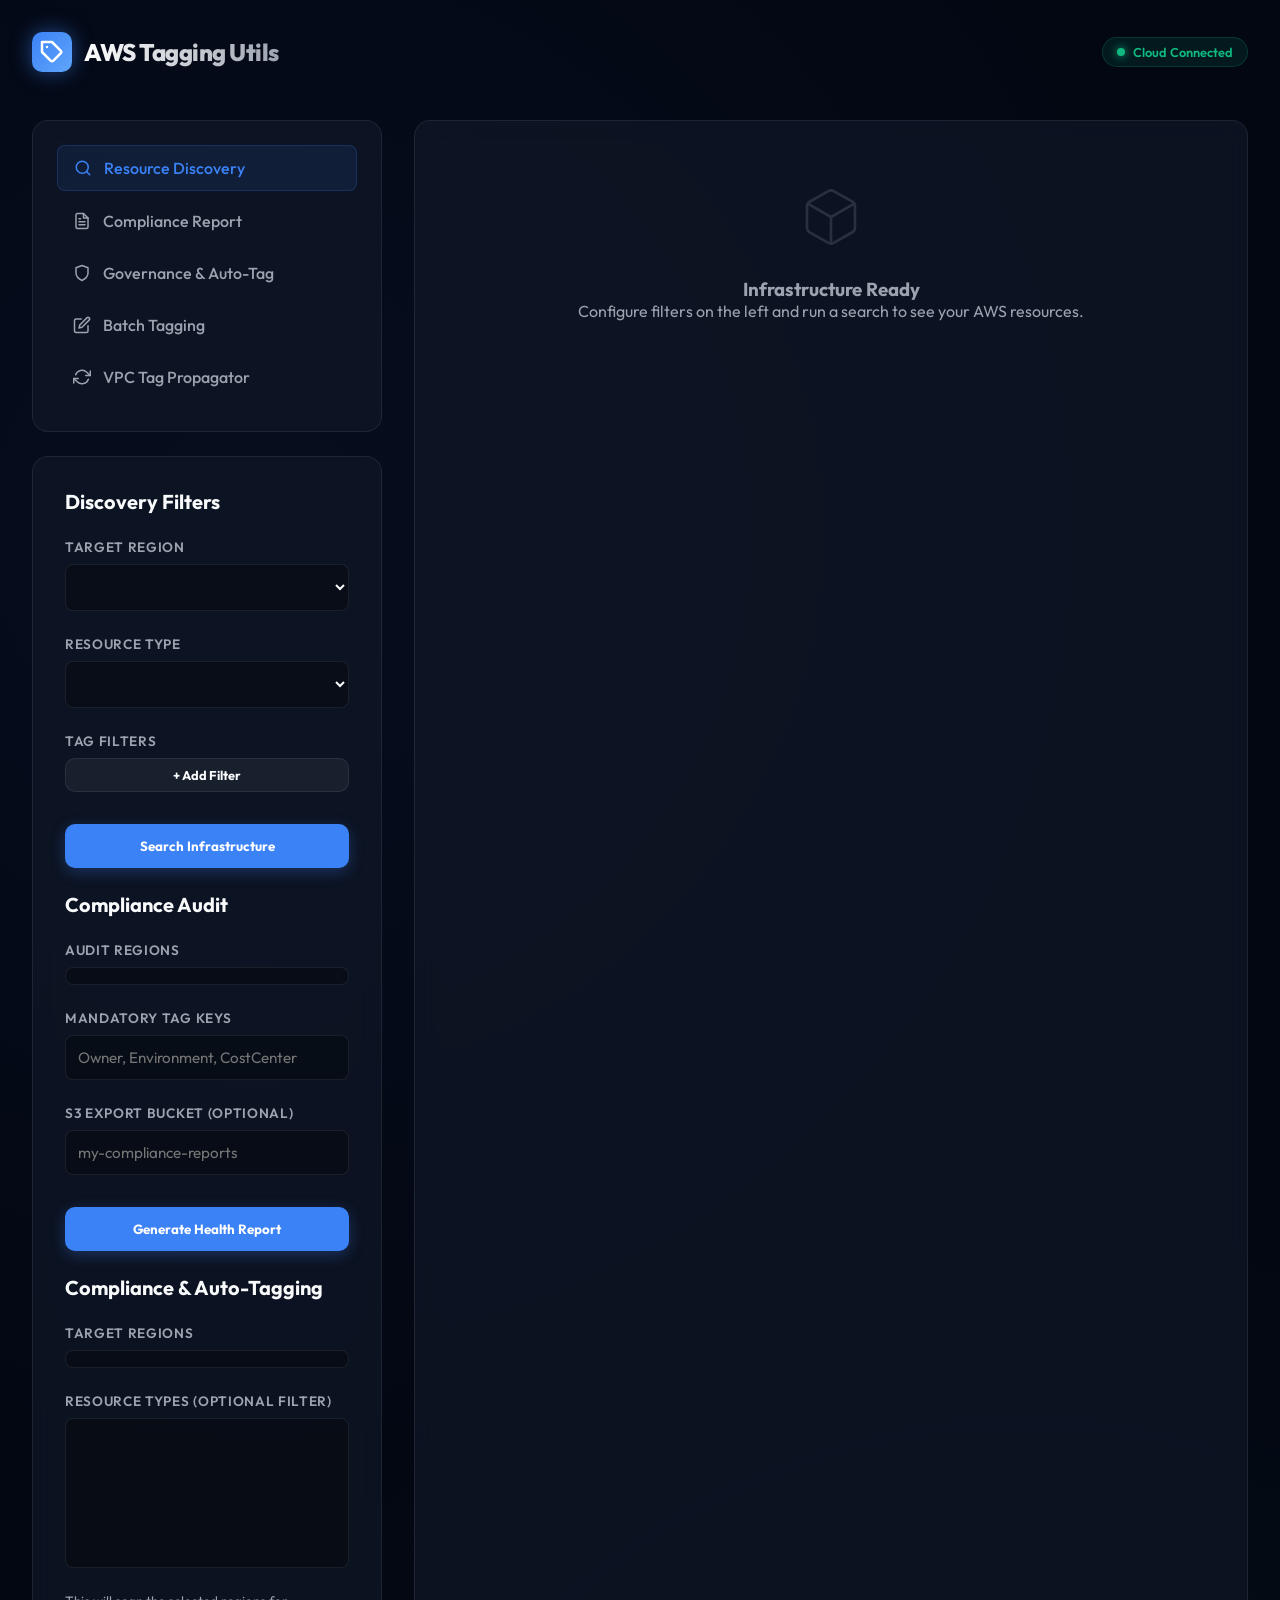
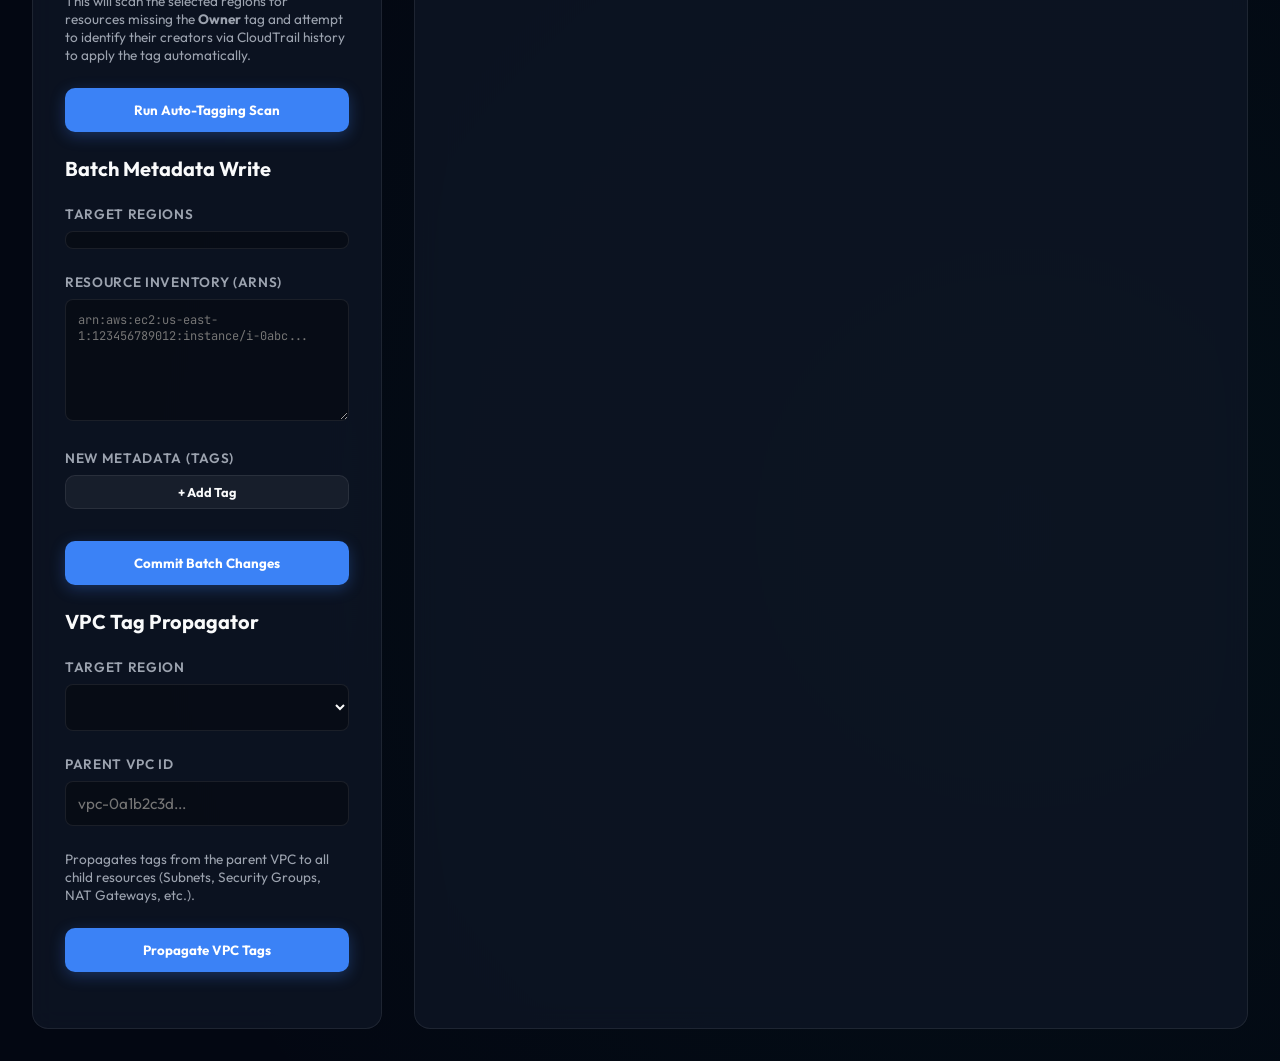
==== web/templates/index.html @ 01daa511 "Initial commit with all current files" ====
<!DOCTYPE html>
<html lang="en">
<head>
  <meta charset="UTF-8">
  <meta name="viewport" content="width=device-width, initial-scale=1.0">
  <title>AWS Tagging Utils - Governance Dashboard</title>
  <link rel="preconnect" href="https://fonts.googleapis.com">
  <link rel="preconnect" href="https://fonts.gstatic.com" crossorigin>
  <link href="https://fonts.googleapis.com/css2?family=Outfit:wght@300;400;600;800&family=JetBrains+Mono:wght@400;700&display=swap" rel="stylesheet">
  <style>
    :root {
      --bg: #030712;
      --card-bg: rgba(17, 24, 39, 0.7);
      --card-border: rgba(255, 255, 255, 0.08);
      --accent: #3b82f6;
      --accent-glow: rgba(59, 130, 246, 0.5);
      --text: #f9fafb;
      --muted: #9ca3af;
      --success: #10b981;
      --warning: #f59e0b;
      --danger: #ef4444;
      --mono: 'JetBrains Mono', monospace;
    }

    * { margin: 0; padding: 0; box-sizing: border-box; }

    body {
      font-family: 'Outfit', sans-serif;
      background-color: var(--bg);
      color: var(--text);
      min-height: 100vh;
      overflow-x: hidden;
      background-image: 
        radial-gradient(circle at 20% 20%, rgba(59, 130, 246, 0.05) 0%, transparent 40%),
        radial-gradient(circle at 80% 80%, rgba(16, 185, 129, 0.05) 0%, transparent 40%);
    }

    .glass {
      background: var(--card-bg);
      backdrop-filter: blur(12px);
      -webkit-backdrop-filter: blur(12px);
      border: 1px solid var(--card-border);
      border-radius: 16px;
    }

    .container {
      max-width: 1400px;
      margin: 0 auto;
      padding: 2rem;
    }

    header {
      display: flex;
      justify-content: space-between;
      align-items: center;
      margin-bottom: 3rem;
    }

    .logo {
      display: flex;
      align-items: center;
      gap: 12px;
    }

    .logo-icon {
      width: 40px;
      height: 40px;
      background: linear-gradient(135deg, var(--accent), #60a5fa);
      border-radius: 10px;
      display: flex;
      align-items: center;
      justify-content: center;
      box-shadow: 0 0 20px var(--accent-glow);
    }

    .logo-text {
      font-weight: 800;
      font-size: 1.5rem;
      letter-spacing: -0.02em;
      background: linear-gradient(to right, #fff, #9ca3af);
      -webkit-background-clip: text;
      -webkit-text-fill-color: transparent;
    }

    .status-pill {
      padding: 6px 14px;
      background: rgba(16, 185, 129, 0.1);
      border: 1px solid rgba(16, 185, 129, 0.2);
      border-radius: 100px;
      font-size: 0.8rem;
      color: var(--success);
      font-weight: 600;
      display: flex;
      align-items: center;
      gap: 8px;
    }

    .status-dot {
      width: 8px;
      height: 8px;
      background: var(--success);
      border-radius: 50%;
      box-shadow: 0 0 10px var(--success);
      animation: pulse 2s infinite;
    }

    @keyframes pulse {
      0% { opacity: 1; }
      50% { opacity: 0.4; }
      100% { opacity: 1; }
    }

    .layout {
      display: grid;
      grid-template-columns: 350px 1fr;
      gap: 2rem;
    }

    .sidebar {
      display: flex;
      flex-direction: column;
      gap: 1.5rem;
    }

    .nav-card {
      padding: 1.5rem;
    }

    .nav-item {
      padding: 12px 16px;
      border-radius: 8px;
      cursor: pointer;
      transition: all 0.2s;
      margin-bottom: 8px;
      display: flex;
      align-items: center;
      gap: 12px;
      color: var(--muted);
      font-weight: 500;
    }

    .nav-item:hover {
      background: rgba(255, 255, 255, 0.05);
      color: var(--text);
    }

    .nav-item.active {
      background: rgba(59, 130, 246, 0.1);
      color: var(--accent);
      border: 1px solid rgba(59, 130, 246, 0.2);
    }

    .main-content {
      display: flex;
      flex-direction: column;
      gap: 2rem;
    }

    .card {
      padding: 2rem;
    }

    .section-title {
      font-size: 1.25rem;
      font-weight: 700;
      margin-bottom: 1.5rem;
      display: flex;
      align-items: center;
      gap: 10px;
    }

    .field {
      margin-bottom: 1.5rem;
    }

    label {
      display: block;
      font-size: 0.85rem;
      font-weight: 600;
      color: var(--muted);
      margin-bottom: 8px;
      text-transform: uppercase;
      letter-spacing: 0.05em;
    }

    select, input, textarea {
      width: 100%;
      background: rgba(0, 0, 0, 0.3);
      border: 1px solid var(--card-border);
      border-radius: 8px;
      padding: 12px;
      color: var(--text);
      font-family: inherit;
      font-size: 0.95rem;
      transition: border-color 0.2s;
    }

    select:focus, input:focus, textarea:focus {
      outline: none;
      border-color: var(--accent);
      box-shadow: 0 0 0 4px rgba(59, 130, 246, 0.1);
    }

    .btn {
      display: inline-flex;
      align-items: center;
      justify-content: center;
      gap: 8px;
      padding: 14px 24px;
      border-radius: 10px;
      font-weight: 700;
      cursor: pointer;
      transition: all 0.2s;
      border: none;
      font-family: inherit;
      width: 100%;
    }

    .btn-primary {
      background: var(--accent);
      color: white;
      box-shadow: 0 4px 15px rgba(59, 130, 246, 0.3);
    }

    .btn-primary:hover {
      background: #2563eb;
      transform: translateY(-2px);
    }

    .btn-secondary {
      background: rgba(255, 255, 255, 0.05);
      color: var(--text);
      border: 1px solid var(--card-border);
    }

    .btn-secondary:hover {
      background: rgba(255, 255, 255, 0.1);
    }

    .tag-grid {
      display: grid;
      grid-template-columns: 1fr 1fr 40px;
      gap: 10px;
      margin-bottom: 10px;
    }

    .remove-btn {
      background: rgba(239, 68, 68, 0.1);
      color: var(--danger);
      border: 1px solid rgba(239, 68, 68, 0.2);
      border-radius: 6px;
      cursor: pointer;
      display: flex;
      align-items: center;
      justify-content: center;
    }

    .results-area {
      flex: 1;
    }

    .table-container {
      width: 100%;
      overflow-x: auto;
    }

    table {
      width: 100%;
      border-collapse: collapse;
      font-size: 0.9rem;
    }

    th {
      text-align: left;
      padding: 12px;
      color: var(--muted);
      font-weight: 600;
      border-bottom: 1px solid var(--card-border);
      text-transform: uppercase;
      font-size: 0.75rem;
      letter-spacing: 0.05em;
    }

    td {
      padding: 14px 12px;
      border-bottom: 1px solid var(--card-border);
    }

    tr:hover td {
      background: rgba(255, 255, 255, 0.02);
    }

    .arn-cell {
      font-family: var(--mono);
      font-size: 0.75rem;
      color: #cbd5e1;
      max-width: 400px;
      overflow: hidden;
      text-overflow: ellipsis;
      white-space: nowrap;
    }

    .status-badge {
      padding: 4px 8px;
      border-radius: 6px;
      font-size: 0.75rem;
      font-weight: 600;
    }

    .status-badge.ok { background: rgba(16, 185, 129, 0.1); color: var(--success); }
    .status-badge.err { background: rgba(239, 68, 68, 0.1); color: var(--danger); }

    .tabs-header {
      display: flex;
      gap: 2rem;
      border-bottom: 1px solid var(--card-border);
      margin-bottom: 2rem;
    }

    .tab-btn {
      padding: 12px 0;
      color: var(--muted);
      font-weight: 600;
      cursor: pointer;
      position: relative;
      transition: color 0.2s;
    }

    .tab-btn.active {
      color: var(--accent);
    }

    .tab-btn.active::after {
      content: '';
      position: absolute;
      bottom: -1px;
      left: 0;
      width: 100%;
      height: 2px;
      background: var(--accent);
      box-shadow: 0 -2px 10px var(--accent-glow);
    }

    .tab-content {
      display: none;
    }

    .tab-content.active {
      display: block;
    }

    #json-output-container {
      margin-top: 2rem;
      display: none;
    }

    pre {
      background: #000;
      padding: 1.5rem;
      border-radius: 12px;
      font-family: var(--mono);
      font-size: 0.8rem;
      line-height: 1.5;
      overflow-x: auto;
      border: 1px solid var(--card-border);
      color: #93c5fd;
    }

    .multi-select {
      max-height: 200px;
      overflow-y: auto;
      background: rgba(0, 0, 0, 0.3);
      border: 1px solid var(--card-border);
      border-radius: 8px;
      padding: 8px;
    }

    .multi-select-item {
      padding: 8px;
      display: flex;
      align-items: center;
      gap: 10px;
      border-radius: 4px;
      cursor: pointer;
      font-size: 0.85rem;
    }

    .multi-select-item:hover {
      background: rgba(255, 255, 255, 0.05);
    }

    .multi-select-item input {
      width: auto;
    }

    .loading-spinner {
      width: 20px;
      height: 20px;
      border: 2px solid rgba(255,255,255,0.3);
      border-top-color: white;
      border-radius: 50%;
      animation: spin 0.8s linear infinite;
    }

    @keyframes spin {
      to { transform: rotate(360deg); }
    }

    .empty-state {
      text-align: center;
      padding: 4rem 2rem;
      color: var(--muted);
    }

    .empty-state-icon {
      font-size: 3rem;
      margin-bottom: 1rem;
      opacity: 0.2;
    }

    @media (max-width: 1000px) {
      .layout { grid-template-columns: 1fr; }
      .sidebar { order: 2; }
    }
  </style>
</head>
<body>
  <div class="container">
    <header>
      <div class="logo">
        <div class="logo-icon">
          <svg width="24" height="24" viewBox="0 0 24 24" fill="none" stroke="white" stroke-width="2.5" stroke-linecap="round" stroke-linejoin="round"><path d="M20.59 13.41l-7.17 7.17a2 2 0 0 1-2.83 0L2 12V2h10l8.59 8.59a2 2 0 0 1 0 2.82z"></path><line x1="7" y1="7" x2="7.01" y2="7"></line></svg>
        </div>
        <div class="logo-text">AWS Tagging Utils</div>
      </div>
      <div class="status-pill">
        <div class="status-dot"></div>
        Cloud Connected
      </div>
    </header>

    <div class="layout">
      <!-- SIDEBAR -->
      <div class="sidebar">
        <div class="glass nav-card">
          <div class="nav-item active" data-tab="read">
            <svg width="18" height="18" viewBox="0 0 24 24" fill="none" stroke="currentColor" stroke-width="2" stroke-linecap="round" stroke-linejoin="round"><circle cx="11" cy="11" r="8"></circle><line x1="21" y1="21" x2="16.65" y2="16.65"></line></svg>
            Resource Discovery
          </div>
          <div class="nav-item" data-tab="report">
            <svg width="18" height="18" viewBox="0 0 24 24" fill="none" stroke="currentColor" stroke-width="2" stroke-linecap="round" stroke-linejoin="round"><path d="M14 2H6a2 2 0 0 0-2 2v16a2 2 0 0 0 2 2h12a2 2 0 0 0 2-2V8z"></path><polyline points="14 2 14 8 20 8"></polyline><line x1="16" y1="13" x2="8" y2="13"></line><line x1="16" y1="17" x2="8" y2="17"></line><polyline points="10 9 9 9 8 9"></polyline></svg>
            Compliance Report
          </div>
          <div class="nav-item" data-tab="gov">
            <svg width="18" height="18" viewBox="0 0 24 24" fill="none" stroke="currentColor" stroke-width="2" stroke-linecap="round" stroke-linejoin="round"><path d="M12 22s8-4 8-10V5l-8-3-8 3v7c0 6 8 10 8 10z"></path></svg>
            Governance & Auto-Tag
          </div>
          <div class="nav-item" data-tab="write">
            <svg width="18" height="18" viewBox="0 0 24 24" fill="none" stroke="currentColor" stroke-width="2" stroke-linecap="round" stroke-linejoin="round"><path d="M11 4H4a2 2 0 0 0-2 2v14a2 2 0 0 0 2 2h14a2 2 0 0 0 2-2v-7"></path><path d="M18.5 2.5a2.121 2.121 0 0 1 3 3L12 15l-4 1 1-4 9.5-9.5z"></path></svg>
            Batch Tagging
          </div>
          <div class="nav-item" data-tab="sync">
            <svg width="18" height="18" viewBox="0 0 24 24" fill="none" stroke="currentColor" stroke-width="2" stroke-linecap="round" stroke-linejoin="round"><polyline points="23 4 23 10 17 10"></polyline><polyline points="1 20 1 14 7 14"></polyline><path d="M3.51 9a9 9 0 0 1 14.85-3.36L23 10M1 14l4.64 4.36A9 9 0 0 0 20.49 15"></path></svg>
            VPC Tag Propagator
          </div>
        </div>

        <div class="glass card" id="config-panel">
          <!-- Discovery Config -->
          <div id="cfg-read" class="tab-cfg active">
            <div class="section-title">Discovery Filters</div>
            <div class="field">
              <label>Target Region</label>
              <select id="read-region" class="region-picker"></select>
            </div>
            <div class="field">
              <label>Resource Type</label>
              <select id="read-resource"></select>
            </div>
            <div class="field">
              <label>Tag Filters</label>
              <div id="read-filters"></div>
              <button class="btn btn-secondary" style="padding: 8px; font-size: 0.8rem;" onclick="addTagRow('read-filters')">+ Add Filter</button>
            </div>
            <div class="field" style="margin-top: 2rem;">
              <button class="btn btn-primary" id="btn-read">Search Infrastructure</button>
            </div>
          </div>

          <!-- Report Config -->
          <div id="cfg-report" class="tab-cfg">
            <div class="section-title">Compliance Audit</div>
            <div class="field">
              <label>Audit Regions</label>
              <div id="report-regions" class="multi-select"></div>
            </div>
            <div class="field">
              <label>Mandatory Tag Keys</label>
              <input type="text" id="report-mandatory" placeholder="Owner, Environment, CostCenter">
            </div>
            <div class="field">
              <label>S3 Export Bucket (Optional)</label>
              <input type="text" id="report-bucket" placeholder="my-compliance-reports">
            </div>
            <div class="field" style="margin-top: 2rem;">
              <button class="btn btn-primary" id="btn-report">Generate Health Report</button>
            </div>
          </div>

          <!-- Governance Config -->
          <div id="cfg-gov" class="tab-cfg">
            <div class="section-title">Compliance & Auto-Tagging</div>
            <div class="field">
              <label>Target Regions</label>
              <div id="gov-regions" class="multi-select"></div>
            </div>
            <div class="field">
              <label>Resource Types (Optional Filter)</label>
              <div id="gov-types" class="multi-select" style="height: 150px;"></div>
            </div>
            <div class="field">
              <p style="font-size: 0.85rem; color: var(--muted); margin-bottom: 1.5rem;">
                This will scan the selected regions for resources missing the <b>Owner</b> tag and attempt to identify their creators via
                CloudTrail history to apply the tag automatically.
              </p>
            </div>
            <div class="field">
              <button class="btn btn-primary" id="btn-gov">Run Auto-Tagging Scan</button>
            </div>
          </div>

          <!-- Batch Write Config -->
          <div id="cfg-write" class="tab-cfg">
            <div class="section-title">Batch Metadata Write</div>
            <div class="field">
              <label>Target Regions</label>
              <div id="write-regions" class="multi-select"></div>
            </div>
            <div class="field">
              <label>Resource Inventory (ARNs)</label>
              <textarea id="write-arns" rows="6" style="font-family: var(--mono); font-size: 0.75rem;" placeholder="arn:aws:ec2:us-east-1:123456789012:instance/i-0abc..."></textarea>
            </div>
            <div class="field">
              <label>New Metadata (Tags)</label>
              <div id="write-tags"></div>
              <button class="btn btn-secondary" style="padding: 8px; font-size: 0.8rem;" onclick="addTagRow('write-tags')">+ Add Tag</button>
            </div>
            <div class="field" style="margin-top: 2rem;">
              <button class="btn btn-primary" id="btn-write">Commit Batch Changes</button>
            </div>
          </div>

          <!-- Sync Config -->
          <div id="cfg-sync" class="tab-cfg">
            <div class="section-title">VPC Tag Propagator</div>
            <div class="field">
              <label>Target Region</label>
              <select id="sync-region" class="region-picker"></select>
            </div>
            <div class="field">
              <label>Parent VPC ID</label>
              <input type="text" id="sync-vpc-id" placeholder="vpc-0a1b2c3d...">
            </div>
            <div class="field">
              <p style="font-size: 0.85rem; color: var(--muted); margin-bottom: 1.5rem;">
                Propagates tags from the parent VPC to all child resources (Subnets, Security Groups, NAT Gateways, etc.).
              </p>
            </div>
            <div class="field">
              <button class="btn btn-primary" id="btn-sync">Propagate VPC Tags</button>
            </div>
          </div>
        </div>
      </div>

      <!-- MAIN AREA -->
      <div class="main-content">
        <div class="glass results-area">
          <div id="result-content">
            <div class="empty-state">
              <div class="empty-state-icon">
                <svg width="64" height="64" viewBox="0 0 24 24" fill="none" stroke="currentColor" stroke-width="1" stroke-linecap="round" stroke-linejoin="round"><path d="M21 16V8a2 2 0 0 0-1-1.73l-7-4a2 2 0 0 0-2 0l-7 4A2 2 0 0 0 3 8v8a2 2 0 0 0 1 1.73l7 4a2 2 0 0 0 2 0l7-4A2 2 0 0 0 21 16z"></path><polyline points="3.27 6.96 12 12.01 20.73 6.96"></polyline><line x1="12" y1="22.08" x2="12" y2="12"></line></svg>
              </div>
              <h3>Infrastructure Ready</h3>
              <p>Configure filters on the left and run a search to see your AWS resources.</p>
            </div>
          </div>

          <div id="json-output-container">
            <div style="display:flex; justify-content: space-between; align-items: center; margin-bottom: 1rem;">
              <h4 style="font-size: 0.8rem; color: var(--muted); text-transform: uppercase;">API Debug Output</h4>
              <button class="btn btn-secondary" style="padding: 4px 10px; font-size: 0.7rem;" id="toggle-json">Hide JSON Debug</button>
            </div>
            <pre id="output">{}</pre>
          </div>
        </div>
      </div>
    </div>
  </div>

  <script>
    const $ = s => document.querySelector(s);
    const $$ = s => document.querySelectorAll(s);

    let state = {
      activeTab: 'read',
      lastResults: [],
      regions: { read: 'us-east-1', report: [], gov: [], write: [] },
      types: { gov: [] }
    };

    async function loadMeta() {
      try {
        const res = await fetch("/api/meta");
        const data = await res.json();
        
        // Regions
        $$('.region-picker').forEach(el => {
          el.innerHTML = data.regions.map(r => `<option value="${r}">${r}</option>`).join('');
        });
        
        // Multi-region pickers
        ['report', 'gov', 'write'].forEach(tab => {
          const container = $(`#${tab}-regions`);
          if (container) {
            container.innerHTML = data.regions.map(r => `
              <div class="multi-select-item">
                <input type="checkbox" value="${r}" onchange="updateSelectedRegions('${tab}', this)">
                <span>${r}</span>
              </div>
            `).join('');
          }
        });

        // Resource Types
        $('#read-resource').innerHTML = Object.keys(data.resource_map).map(k => `<option value="${k}">${k}</option>`).join('');
        
        // Gov Types
        $('#gov-types').innerHTML = Object.keys(data.resource_map).map(k => `
          <div class="multi-select-item">
            <input type="checkbox" value="${k}" onchange="updateSelectedTypes('gov', this)">
            <span><b>${k}</b> <br><small style="color:var(--muted); font-size:0.7rem;">${data.resource_map[k]}</small></span>
          </div>
        `).join('');

      } catch (e) { console.error("Meta load error", e); }
    }

    function updateSelectedRegions(tab, el) {
      if (!Array.isArray(state.regions[tab])) state.regions[tab] = [];
      if (el.checked) state.regions[tab].push(el.value);
      else state.regions[tab] = state.regions[tab].filter(v => v !== el.value);
    }

    function updateSelectedTypes(tab, el) {
      if (!Array.isArray(state.types[tab])) state.types[tab] = [];
      if (el.checked) state.types[tab].push(el.value);
      else state.types[tab] = state.types[tab].filter(v => v !== el.value);
    }

    // Sidebar Tab Switching
    $$('.nav-item').forEach(item => {
      item.onclick = () => {
        const tab = item.dataset.tab;
        state.activeTab = tab;
        
        $$('.nav-item').forEach(i => i.classList.remove('active'));
        item.classList.add('active');

        $$('.tab-cfg').forEach(c => c.classList.remove('active'));
        $(`#cfg-${tab}`).classList.add('active');
        
        // Show result content if hidden
        $('#result-content').style.display = 'block';
        $('#json-output-container').style.display = 'block';
      };
    });

    function addTagRow(containerId) {
      const container = $(`#${containerId}`);
      const row = document.createElement('div');
      row.className = 'tag-grid';
      row.innerHTML = `
        <input type="text" class="tag-key" placeholder="Key">
        <input type="text" class="tag-val" placeholder="Value">
        <button class="remove-btn" onclick="this.parentElement.remove()">×</button>
      `;
      container.appendChild(row);
    }

    $('#btn-read').onclick = async () => {
      const btn = $('#btn-read');
      btn.disabled = true;
      btn.innerHTML = '<div class="loading-spinner"></div> Querying AWS...';
      
      const filters = {};
      $$('#read-filters .tag-row').forEach(row => {
        const k = row.querySelector('.tag-key').value.trim();
        const v = row.querySelector('.tag-val').value.trim();
        if (k && v) filters[k] = v;
      });

      const payload = {
        region: $('#read-region').value,
        resource: $('#read-resource').value,
        filters: filters
      };

      try {
        const res = await fetch("/api/read", {
          method: "POST",
          headers: { "Content-Type": "application/json" },
          body: JSON.stringify(payload)
        });
        const data = await res.json();
        renderReadResults(data);
      } catch (e) {
        alert("Discovery failed: " + e.message);
      } finally {
        btn.disabled = false;
        btn.innerHTML = 'Search Infrastructure';
      }
    };

    function renderReadResults(data) {
      const container = $('#result-content');
      const output = $('#output');
      output.textContent = JSON.stringify(data, null, 2);

      if (data.error) {
        container.innerHTML = `<div class="card" style="border-color: var(--danger);"><div style="color:var(--danger)">Error: ${data.error}</div></div>`;
        return;
      }

      state.lastResults = data.resources || [];
      let html = `
        <div style="display:flex; justify-content: space-between; align-items: center; margin-bottom: 1.5rem;">
          <div class="section-title">Discovered Resources (${state.lastResults.length})</div>
          <button class="btn btn-secondary" style="width: auto; padding: 8px 16px; font-size: 0.8rem;" id="btn-transfer">Transfer Selected to Write</button>
        </div>
        <div class="table-container">
          <table>
            <thead>
              <tr>
                <th style="width: 40px;"><input type="checkbox" id="select-all-results"></th>
                <th>Resource Name</th>
                <th>ARN</th>
              </tr>
            </thead>
            <tbody>
              ${state.lastResults.map((r, i) => `
                <tr>
                  <td><input type="checkbox" class="result-check" data-idx="${i}"></td>
                  <td style="font-weight:600">${r.Name}</td>
                  <td class="arn-cell">${r.ResourceARN}</td>
                </tr>
              `).join('')}
            </tbody>
          </table>
        </div>
      `;

      if (!state.lastResults.length) {
        html = `<div class="empty-state">No resources matched your filters in ${data.region || 'the region'}.</div>`;
      }

      container.innerHTML = html;

      $('#select-all-results').onclick = (e) => {
        $$('.result-check').forEach(c => c.checked = e.target.checked);
      };
    }

    $('#btn-transfer').onclick = () => {
      const selected = Array.from($$('.result-check:checked'))
        .map(c => state.lastResults[c.dataset.idx].ResourceARN);

      if (!selected.length) return alert("Select at least one resource from the table.");

      $('#write-arns').value = selected.join('\n');

      Array.from($$('.tab-btn')).find(b => b.dataset.tab === 'write').click();
      $('#write-arns').focus();
    };

    $('#btn-write').onclick = async () => {
      const btn = $('#btn-write');
      const arns = $('#write-arns').value.split('\n').filter(s => s.trim());
      if (!arns.length) return alert("Resource Inventory is empty.");

      const tags = {};
      $$('#write-tags .tag-row').forEach(row => {
        const k = row.querySelector('.tag-key').value.trim();
        const v = row.querySelector('.tag-val').value.trim();
        if (k && v) tags[k] = v;
      });

      if (!Object.keys(tags).length) return alert("Please define at least one tag metadata key-pair.");

      btn.disabled = true;
      btn.innerHTML = '<div class="loading-spinner"></div> Executing Write Operations...';

      const payload = {
        arns: arns,
        tags: tags,
        regions: state.regions['write']
      };

      try {
        const res = await fetch("/api/write", {
          method: "POST",
          headers: { "Content-Type": "application/json" },
          body: JSON.stringify(payload)
        });
        const data = await res.json();
        renderWriteResults(data);
      } catch (e) {
        alert("Batch tagging failed: " + e.message);
      } finally {
        btn.disabled = false;
        btn.innerHTML = 'Commit Batch Changes';
      }
    };

    function renderWriteResults(data) {
      const container = $('#result-content');
      const output = $('#output');
      output.textContent = JSON.stringify(data, null, 2);

      const failed = data.failed_resources || {};
      const successArns = (data.arns || []).filter(a => !failed[a]);
      const failedArns = Object.keys(failed);

      let html = `<div class="section-title">Batch Execution Summary</div>`;

      if (successArns.length) {
        html += `<div class="card" style="border-color: var(--success); margin-bottom:1.5rem;"><div style="color:var(--success); font-weight:700">✓ Successful Operations (${successArns.length})</div><div style="font-size:0.75rem; margin-top:10px; color:var(--muted); line-height:1.4">${successArns.join('<br>')}</div></div>`;
      }

      if (failedArns.length) {
        html += `<div class="card" style="border-color: var(--danger);"><div style="color:var(--danger); font-weight:700">⚠ Partial Failures (${failedArns.length})</div><table style="margin-top:12px; font-size:0.8rem;">${failedArns.map(a => `<tr><td class="arn-cell">${a}</td><td style="color:var(--danger)">${failed[a].ErrorMessage || 'Access Denied / Not Found'}</td></tr>`).join('')}</table></div>`;
      }

      container.innerHTML = html;
    }

    $('#toggle-json').onclick = () => {
      const container = $('#json-output-container');
      const isVisible = container.style.display === 'block';
      container.style.display = isVisible ? 'none' : 'block';
      $('#toggle-json').textContent = isVisible ? 'Show JSON Debug' : 'Hide JSON Debug';
    };

    $('#btn-gov').onclick = async () => {
      const btn = $('#btn-gov');
      btn.disabled = true;
      btn.innerHTML = '<div class="loading-spinner"></div> Identifying Owners...';
      const payload = {
        action: 'scan',
        regions: state.regions['gov'],
        types: state.types.gov
      };

      try {
        const res = await fetch("/api/gov", {
          method: "POST",
          headers: { "Content-Type": "application/json" },
          body: JSON.stringify(payload)
        });
        const data = await res.json();
        renderGovResults(data);
      } catch (e) {
        alert("Governance scan failed: " + e.message);
      } finally {
        btn.disabled = false;
        btn.innerHTML = 'Run Auto-Tagging Scan';
      }
    };

    function renderGovResults(data) {
      const container = $('#result-content');
      const output = $('#output');
      output.textContent = JSON.stringify(data, null, 2);

      const regionData = data.regions || {};
      let html = `<div class="section-title">Reconciliation Summary: ${data.total_tagged || 0} Resources Tagged</div>`;

      Object.entries(regionData).forEach(([reg, res]) => {
        const tagged = res.tagged || [];
        const failed = res.failed || {};
        const unidentified = res.unidentified || [];
        const failedArns = Object.keys(failed);

        html += `<div style="margin-bottom: 24px;">
          <h4 style="margin: 0 0 10px 0; color: #93c5fd; font-size: 0.95rem;">Region: ${reg}</h4>`;

        if (tagged.length) {
          html += `<div class="card" style="border-color: rgba(16, 185, 129, 0.4); margin-bottom:1rem; padding: 1rem; background: rgba(16, 185, 129, 0.05);">
            <div style="color:var(--success); font-weight:700; margin-bottom: 8px;">✓ Automatically Tagged (${tagged.length})</div>
            <div style="font-family: var(--mono); font-size:0.75rem; color: #cbd5e1; line-height:1.6; word-break: break-all;">
              ${tagged.join('<br>')}
            </div>
          </div>`;
        }

        if (unidentified.length) {
          html += `<div class="card" style="border-color: rgba(245, 158, 11, 0.4); margin-bottom:1rem; padding: 1rem; background: rgba(245, 158, 11, 0.05);">
            <div style="display: flex; justify-content: space-between; align-items: center; margin-bottom: 8px;">
              <div style="color:var(--warning); font-weight:700;">⚠ Identified But No Owner Found (${unidentified.length})</div>
              <button class="btn btn-primary" style="padding: 4px 8px; font-size: 0.7rem; width: auto;" onclick="transferGovToBatch('${reg}')">Transfer to Batch Fix</button>
            </div>
            <div style="font-size: 0.8rem; color: var(--muted); margin-bottom: 10px;">
              These resources are missing the <b>Owner</b> tag, but no creation events were found in CloudTrail history (last 90 days).
            </div>
            <div style="font-family: var(--mono); font-size:0.75rem; color: #cbd5e1; line-height:1.6; word-break: break-all;">
              ${unidentified.join('<br>')}
            </div>
          </div>`;
        }

        if (failedArns.length) {
          html += `<div class="card" style="border-color: rgba(239, 68, 68, 0.4); padding: 1rem; background: rgba(239, 68, 68, 0.05);">
            <div style="color:var(--danger); font-weight:700; margin-bottom: 8px;">⚠ Tagging Failed (${failedArns.length})</div>
            <table style="width: 100%; border: none; background: transparent;">
              ${failedArns.map(a => `
                <tr style="border-bottom: 1px solid rgba(255,255,255,0.05);">
                  <td style="padding: 8px 0; font-family: var(--mono); font-size: 0.75rem; color: #cbd5e1; word-break: break-all; border: none;">${a}</td>
                  <td style="padding: 8px 0 8px 12px; font-size: 0.8rem; color: var(--danger); border: none;">${failed[a].ErrorMessage || 'Access Denied / Not Found'}</td>
                </tr>
              `).join('')}
            </table>
          </div>`;
        }

        if (!tagged.length && !failedArns.length && !unidentified.length) {
          html += `<div style="font-size: 0.85rem; color: var(--muted); padding: 12px; background: rgba(0,0,0,0.2); border-radius: 8px; border: 1px solid rgba(255,255,255,0.05);">No resources missing tags were found.</div>`;
        }
        html += `</div>`;
      });

      container.innerHTML = html;
      state.lastGovResults = data;
    }

    window.transferGovToBatch = (region) => {
      const res = state.lastGovResults.regions[region];
      const arns = res.unidentified || [];
      if (!arns.length) return;

      $('#write-arns').value = arns.join('\n');
      
      // Select the "Batch Tagging" tab
      $$('.nav-item').forEach(i => i.classList.remove('active'));
      const batchTab = Array.from($$('.nav-item')).find(b => b.dataset.tab === 'write');
      batchTab.classList.add('active');
      $$('.tab-cfg').forEach(c => c.classList.remove('active'));
      $('#cfg-write').classList.add('active');

      // Pre-fill Owner tag row if not exists
      const rows = $$('#write-tags .tag-grid');
      let ownerRow = Array.from(rows).find(r => r.querySelector('.tag-key').value === 'Owner');
      if (!ownerRow) {
        addTagRow('write-tags');
        const newRows = $$('#write-tags .tag-grid');
        ownerRow = newRows[newRows.length - 1];
        ownerRow.querySelector('.tag-key').value = 'Owner';
      }
      ownerRow.querySelector('.tag-val').focus();
    };

    $('#btn-report').onclick = async () => {
      const btn = $('#btn-report');
      btn.disabled = true;
      btn.innerHTML = '<div class="loading-spinner"></div> Auditing Compliance...';
      
      const payload = {
        regions: state.regions['report'],
        mandatory_tags: $('#report-mandatory').value.split(',').map(s => s.trim()).filter(s => s),
        export_bucket: $('#report-bucket').value.trim() || null
      };

      try {
        const res = await fetch("/api/report", {
          method: "POST",
          headers: { "Content-Type": "application/json" },
          body: JSON.stringify(payload)
        });
        const data = await res.json();
        renderReportResults(data);
      } catch (e) {
        alert("Report generation failed: " + e.message);
      } finally {
        btn.disabled = false;
        btn.innerHTML = 'Generate Health Report';
      }
    };

    function renderReportResults(data) {
      const container = $('#result-content');
      const output = $('#output');
      output.textContent = JSON.stringify(data, null, 2);

      const summary = data.summary || {};
      const score = summary.compliance_score !== undefined ? summary.compliance_score : 0;
      const color = score > 80 ? 'var(--success)' : score > 50 ? 'var(--warning)' : 'var(--danger)';

      let html = `<div class="section-title">Tagging Health Scorecard</div>
        <div class="card" style="text-align: center; margin-bottom: 2rem; border-color: ${color}; background: rgba(0,0,0,0.2);">
          <div style="font-size: 3rem; font-weight: 800; color: ${color}">${score}%</div>
          <div style="color: var(--muted); text-transform: uppercase; letter-spacing: 0.1em; font-size: 0.8rem;">Overall Compliance</div>
        </div>
      `;

      const regions = data.regions || {};
      Object.entries(regions).forEach(([reg, res]) => {
        const regScore = res.compliance_score !== undefined ? res.compliance_score : 0;
        html += `<div style="margin-bottom: 20px;">
          <h4 style="color: #93c5fd; margin-bottom: 8px;">${reg} (${regScore}%)</h4>
          <div class="table-container">
            <table>
              <thead><tr><th>Resource</th><th>Missing Tags</th></tr></thead>
              <tbody>
                ${(res.resources || []).filter(r => !r.IsCompliant).map(r => `
                  <tr>
                    <td class="arn-cell">${r.ResourceARN}</td>
                    <td>${r.MissingTags.map(t => `<span class="status-badge err">${t}</span>`).join('')}</td>
                  </tr>
                `).join('')}
                ${!res.resources?.some(r => !r.IsCompliant) ? '<tr><td colspan="2" style="text-align:center; color:var(--success)">100% Compliant</td></tr>' : ''}
              </tbody>
            </table>
          </div>
        </div>`;
      });

      if (data.export_location) {
        html += `<div class="card" style="margin-top: 1rem; border-style: dashed; text-align: center;">
          <p style="font-size: 0.85rem; color: var(--muted);">Full report archived to:</p>
          <code style="color: var(--accent); font-size: 0.8rem;">${data.export_location}</code>
        </div>`;
      }

      container.innerHTML = html;
    }

    $('#btn-sync').onclick = async () => {
      const btn = $('#btn-sync');
      const vpcId = $('#sync-vpc-id').value.trim();
      if (!vpcId) return alert("VPC ID is required.");

      btn.disabled = true;
      btn.innerHTML = '<div class="loading-spinner"></div> Propagating Tags...';
      
      const payload = {
        action: 'sync_vpc',
        vpc_id: vpcId,
        region: $('#sync-region').value
      };

      try {
        const res = await fetch("/api/sync", {
          method: "POST",
          headers: { "Content-Type": "application/json" },
          body: JSON.stringify(payload)
        });
        const data = await res.json();
        renderSyncResults(data);
      } catch (e) {
        alert("Sync failed: " + e.message);
      } finally {
        btn.disabled = false;
        btn.innerHTML = 'Propagate VPC Tags';
      }
    };

    function renderSyncResults(data) {
      const container = $('#result-content');
      const output = $('#output');
      output.textContent = JSON.stringify(data, null, 2);

      let html = `<div class="section-title">Propagation Results</div>`;
      
      if (data.error) {
        html += `<div class="card" style="border-color: var(--danger);"><div style="color:var(--danger)">Error: ${data.error}</div></div>`;
      } else {
        const results = data.results || {};
        Object.entries(results).forEach(([type, items]) => {
           html += `<div class="card" style="margin-bottom: 1rem; padding: 1rem;">
             <div style="font-weight: 700; color: #93c5fd; margin-bottom: 8px;">${type} (${items.length})</div>
             <div style="font-family: var(--mono); font-size: 0.75rem; color: var(--muted); line-height: 1.5;">
               ${items.map(i => `• ${i}`).join('<br>')}
             </div>
           </div>`;
        });
        
        if (!Object.keys(results).length) {
          html += `<div class="empty-state"><p>No child resources found for propagation.</p></div>`;
        }
      }

      container.innerHTML = html;
    }

    addTagRow('read-filters');
    addTagRow('write-tags');
    loadMeta();
  </script>
</body>
</html>
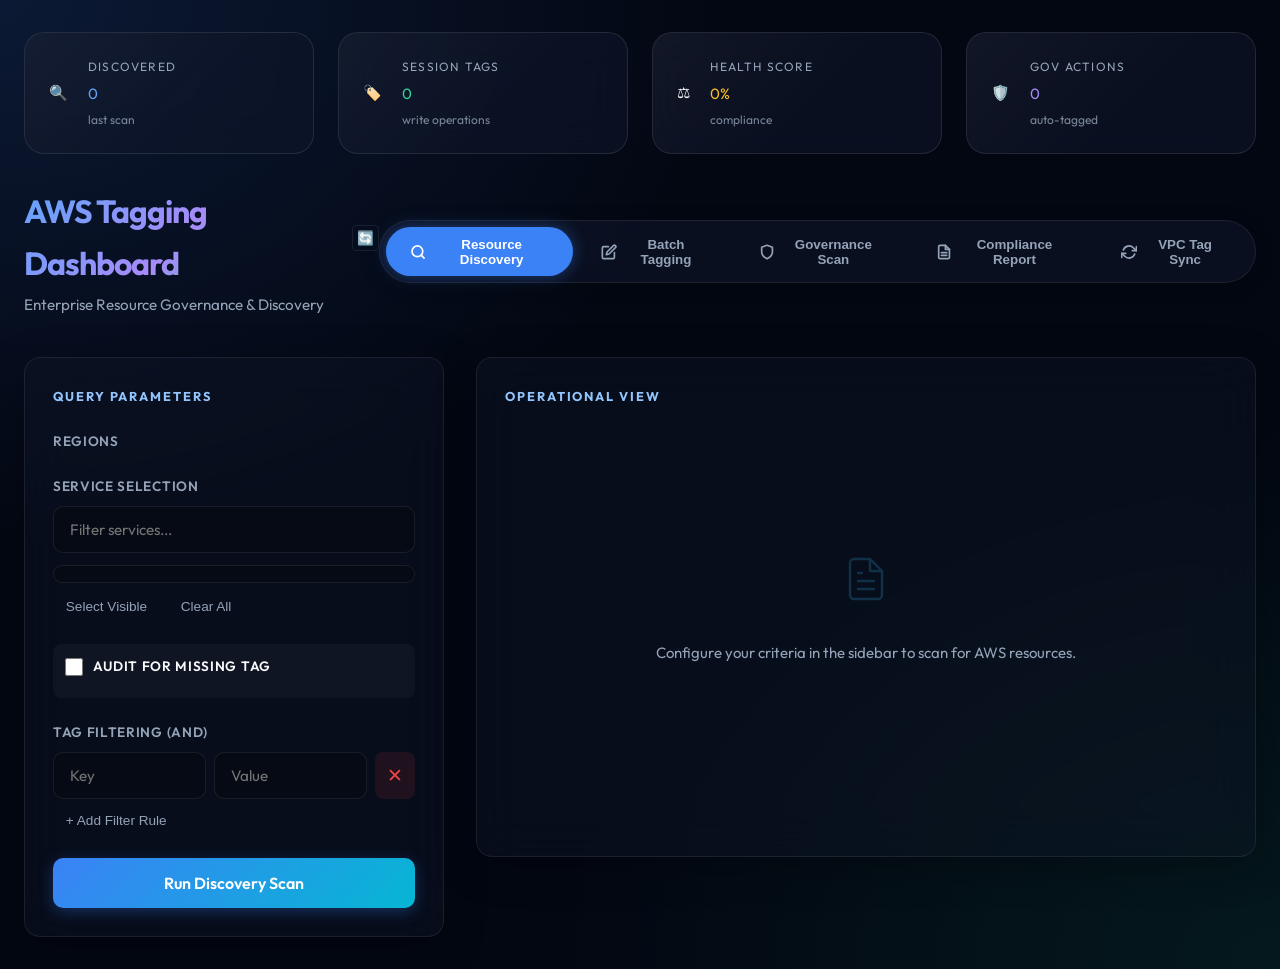
==== commit fe8de86e: "aws resources tagging utility UI fix" ====
--- a/web/templates/index.html
+++ b/web/templates/index.html
@@ -1,172 +1,165 @@
 <!DOCTYPE html>
 <html lang="en">
+
 <head>
-  <meta charset="UTF-8">
-  <meta name="viewport" content="width=device-width, initial-scale=1.0">
-  <title>AWS Tagging Utils - Governance Dashboard</title>
-  <link rel="preconnect" href="https://fonts.googleapis.com">
-  <link rel="preconnect" href="https://fonts.gstatic.com" crossorigin>
-  <link href="https://fonts.googleapis.com/css2?family=Outfit:wght@300;400;600;800&family=JetBrains+Mono:wght@400;700&display=swap" rel="stylesheet">
+  <meta charset="utf-8" />
+  <meta name="viewport" content="width=device-width, initial-scale=1" />
+  <title>AWS Tagging Dashboard</title>
   <style>
     :root {
       --bg: #030712;
-      --card-bg: rgba(17, 24, 39, 0.7);
-      --card-border: rgba(255, 255, 255, 0.08);
+      --surface: rgba(15, 23, 42, 0.4);
+      --surface-bright: rgba(30, 41, 59, 0.7);
+      --border: rgba(255, 255, 255, 0.08);
+      --text: #f8fafc;
+      --muted: #94a3b8;
       --accent: #3b82f6;
-      --accent-glow: rgba(59, 130, 246, 0.5);
-      --text: #f9fafb;
-      --muted: #9ca3af;
+      --accent-dim: #2563eb;
+      --accent-glow: rgba(59, 130, 246, 0.4);
+      --danger: #ef4444;
       --success: #10b981;
       --warning: #f59e0b;
-      --danger: #ef4444;
-      --mono: 'JetBrains Mono', monospace;
-    }
-
-    * { margin: 0; padding: 0; box-sizing: border-box; }
+      --radius: 16px;
+      --font: "Outfit", "Inter", system-ui, sans-serif;
+      --mono: "Fira Code", "IBM Plex Mono", monospace;
+    }
+
+    * {
+      box-sizing: border-box;
+    }
+
+    ::-webkit-scrollbar {
+      width: 6px;
+      height: 6px;
+    }
+
+    ::-webkit-scrollbar-track {
+      background: transparent;
+    }
+
+    ::-webkit-scrollbar-thumb {
+      background: rgba(255, 255, 255, 0.1);
+      border-radius: 10px;
+    }
+
+    ::-webkit-scrollbar-thumb:hover {
+      background: rgba(255, 255, 255, 0.2);
+    }
 
     body {
-      font-family: 'Outfit', sans-serif;
+      margin: 0;
+      min-height: 100vh;
       background-color: var(--bg);
+      background-image:
+        radial-gradient(ellipse at top left, rgba(59, 130, 246, 0.15) 0%, transparent 40%),
+        radial-gradient(ellipse at bottom right, rgba(16, 185, 129, 0.1) 0%, transparent 40%);
       color: var(--text);
-      min-height: 100vh;
-      overflow-x: hidden;
-      background-image: 
-        radial-gradient(circle at 20% 20%, rgba(59, 130, 246, 0.05) 0%, transparent 40%),
-        radial-gradient(circle at 80% 80%, rgba(16, 185, 129, 0.05) 0%, transparent 40%);
-    }
-
-    .glass {
-      background: var(--card-bg);
-      backdrop-filter: blur(12px);
-      -webkit-backdrop-filter: blur(12px);
-      border: 1px solid var(--card-border);
-      border-radius: 16px;
-    }
-
-    .container {
+      font-family: var(--font);
+      font-size: 15px;
+      line-height: 1.6;
+    }
+
+    .app-container {
       max-width: 1400px;
       margin: 0 auto;
-      padding: 2rem;
+      padding: 2rem 1.5rem;
     }
 
     header {
       display: flex;
       justify-content: space-between;
       align-items: center;
-      margin-bottom: 3rem;
-    }
-
-    .logo {
-      display: flex;
-      align-items: center;
-      gap: 12px;
-    }
-
-    .logo-icon {
-      width: 40px;
-      height: 40px;
-      background: linear-gradient(135deg, var(--accent), #60a5fa);
-      border-radius: 10px;
-      display: flex;
-      align-items: center;
-      justify-content: center;
-      box-shadow: 0 0 20px var(--accent-glow);
-    }
-
-    .logo-text {
-      font-weight: 800;
-      font-size: 1.5rem;
-      letter-spacing: -0.02em;
-      background: linear-gradient(to right, #fff, #9ca3af);
+      margin-bottom: 2.5rem;
+    }
+
+    .brand h1 {
+      font-size: 2rem;
+      font-weight: 700;
+      margin: 0;
+      background: linear-gradient(135deg, #60a5fa, #a78bfa, #34d399);
       -webkit-background-clip: text;
+      background-clip: text;
       -webkit-text-fill-color: transparent;
-    }
-
-    .status-pill {
-      padding: 6px 14px;
-      background: rgba(16, 185, 129, 0.1);
-      border: 1px solid rgba(16, 185, 129, 0.2);
+      letter-spacing: -0.03em;
+    }
+
+    .brand p {
+      margin: 0.25rem 0 0;
+      color: var(--muted);
+      font-size: 0.95rem;
+    }
+
+    /* Tabs */
+    .tabs {
+      display: flex;
+      background: rgba(15, 23, 42, 0.6);
+      backdrop-filter: blur(12px);
+      padding: 6px;
       border-radius: 100px;
-      font-size: 0.8rem;
-      color: var(--success);
+      border: 1px solid var(--border);
+      gap: 4px;
+      width: fit-content;
+      box-shadow: 0 4px 20px rgba(0, 0, 0, 0.2);
+    }
+
+    .tab-btn {
+      background: transparent;
+      border: none;
+      color: var(--muted);
+      padding: 0.6rem 1.5rem;
+      border-radius: 100px;
+      cursor: pointer;
       font-weight: 600;
+      transition: all 0.3s cubic-bezier(0.4, 0, 0.2, 1);
       display: flex;
       align-items: center;
       gap: 8px;
     }
 
-    .status-dot {
-      width: 8px;
-      height: 8px;
-      background: var(--success);
-      border-radius: 50%;
-      box-shadow: 0 0 10px var(--success);
-      animation: pulse 2s infinite;
-    }
-
-    @keyframes pulse {
-      0% { opacity: 1; }
-      50% { opacity: 0.4; }
-      100% { opacity: 1; }
-    }
-
-    .layout {
+    .tab-btn:hover {
+      color: var(--text);
+    }
+
+    .tab-btn.active {
+      background: var(--accent);
+      color: white;
+      box-shadow: 0 0 15px var(--accent-glow);
+    }
+
+    .main-grid {
       display: grid;
-      grid-template-columns: 350px 1fr;
+      grid-template-columns: 420px 1fr;
       gap: 2rem;
-    }
-
-    .sidebar {
-      display: flex;
-      flex-direction: column;
-      gap: 1.5rem;
-    }
-
-    .nav-card {
-      padding: 1.5rem;
-    }
-
-    .nav-item {
-      padding: 12px 16px;
-      border-radius: 8px;
-      cursor: pointer;
-      transition: all 0.2s;
-      margin-bottom: 8px;
-      display: flex;
-      align-items: center;
-      gap: 12px;
-      color: var(--muted);
-      font-weight: 500;
-    }
-
-    .nav-item:hover {
-      background: rgba(255, 255, 255, 0.05);
-      color: var(--text);
-    }
-
-    .nav-item.active {
-      background: rgba(59, 130, 246, 0.1);
-      color: var(--accent);
-      border: 1px solid rgba(59, 130, 246, 0.2);
-    }
-
-    .main-content {
-      display: flex;
-      flex-direction: column;
-      gap: 2rem;
-    }
-
+      align-items: start;
+    }
+
+    @media (max-width: 1024px) {
+      .main-grid {
+        grid-template-columns: 1fr;
+      }
+    }
+
+    /* Elements */
     .card {
-      padding: 2rem;
+      background: var(--surface);
+      backdrop-filter: blur(24px);
+      -webkit-backdrop-filter: blur(24px);
+      border: 1px solid var(--border);
+      border-radius: var(--radius);
+      padding: 1.75rem;
+      box-shadow: 0 10px 40px rgba(0, 0, 0, 0.3);
     }
 
     .section-title {
-      font-size: 1.25rem;
+      font-size: 0.8rem;
+      text-transform: uppercase;
+      letter-spacing: 0.15em;
+      color: #93c5fd;
       font-weight: 700;
       margin-bottom: 1.5rem;
       display: flex;
       align-items: center;
-      gap: 10px;
+      gap: 8px;
     }
 
     .field {
@@ -177,522 +170,1401 @@
       display: block;
       font-size: 0.85rem;
       font-weight: 600;
+      margin-bottom: 0.5rem;
       color: var(--muted);
-      margin-bottom: 8px;
       text-transform: uppercase;
       letter-spacing: 0.05em;
     }
 
-    select, input, textarea {
+    input,
+    textarea,
+    select {
       width: 100%;
-      background: rgba(0, 0, 0, 0.3);
-      border: 1px solid var(--card-border);
-      border-radius: 8px;
-      padding: 12px;
+      background: rgba(0, 0, 0, 0.2);
+      border: 1px solid var(--border);
       color: var(--text);
+      border-radius: 10px;
+      padding: 0.8rem 1rem;
       font-family: inherit;
       font-size: 0.95rem;
-      transition: border-color 0.2s;
-    }
-
-    select:focus, input:focus, textarea:focus {
+      transition: all 0.2s;
+    }
+
+    input:focus,
+    textarea:focus {
       outline: none;
       border-color: var(--accent);
-      box-shadow: 0 0 0 4px rgba(59, 130, 246, 0.1);
-    }
-
+      box-shadow: 0 0 0 3px rgba(59, 130, 246, 0.15);
+      background: rgba(0, 0, 0, 0.4);
+    }
+
+    textarea {
+      min-height: 150px;
+      font-family: var(--mono);
+      font-size: 0.85rem;
+      line-height: 1.5;
+    }
+
+    /* Resource List */
+    .type-search-container {
+      position: relative;
+      margin-bottom: 0.75rem;
+    }
+
+    .type-list {
+      max-height: 280px;
+      overflow-y: auto;
+      background: rgba(0, 0, 0, 0.2);
+      border: 1px solid var(--border);
+      border-radius: 10px;
+      padding: 0.5rem;
+    }
+
+    .type-item {
+      display: flex;
+      align-items: center;
+      padding: 0.6rem 0.75rem;
+      border-radius: 8px;
+      cursor: pointer;
+      transition: all 0.15s;
+      gap: 12px;
+    }
+
+    .type-item:hover {
+      background: rgba(255, 255, 255, 0.05);
+    }
+
+    .type-item input {
+      width: 1.1rem;
+      height: 1.1rem;
+      accent-color: var(--accent);
+      cursor: pointer;
+    }
+
+    .type-item .label-group {
+      display: flex;
+      flex-direction: column;
+      overflow: hidden;
+    }
+
+    .type-item .friendly {
+      font-size: 0.9rem;
+      font-weight: 500;
+      color: #e2e8f0;
+    }
+
+    .type-item .aws-raw {
+      font-size: 0.7rem;
+      color: var(--muted);
+      font-family: var(--mono);
+      white-space: nowrap;
+      overflow: hidden;
+      text-overflow: ellipsis;
+    }
+
+    /* Custom Multi-Select */
+    .ms-container {
+      position: relative;
+      width: 100%;
+    }
+
+    .ms-header {
+      background: rgba(0, 0, 0, 0.2);
+      border: 1px solid var(--border);
+      border-radius: 10px;
+      padding: 0.5rem 0.75rem;
+      min-height: 50px;
+      cursor: pointer;
+      display: flex;
+      align-items: center;
+      transition: all 0.2s;
+    }
+
+    .ms-header:hover {
+      border-color: rgba(255, 255, 255, 0.2);
+    }
+
+    .ms-header.focus {
+      border-color: var(--accent);
+      box-shadow: 0 0 0 3px rgba(59, 130, 246, 0.15);
+    }
+
+    .ms-tags {
+      display: flex;
+      flex-wrap: wrap;
+      gap: 6px;
+      flex: 1;
+      align-items: center;
+    }
+
+    .ms-tag {
+      background: rgba(59, 130, 246, 0.2);
+      color: #93c5fd;
+      border: 1px solid rgba(59, 130, 246, 0.3);
+      padding: 3px 8px;
+      border-radius: 6px;
+      font-size: 0.75rem;
+      display: flex;
+      align-items: center;
+      gap: 5px;
+      font-weight: 500;
+    }
+
+    .ms-tag-rm {
+      cursor: pointer;
+      opacity: 0.7;
+    }
+
+    .ms-tag-rm:hover {
+      opacity: 1;
+      color: #fff;
+    }
+
+    .ms-placeholder {
+      color: var(--muted);
+      font-size: 0.95rem;
+      padding-left: 4px;
+    }
+
+    .ms-arrow {
+      color: var(--muted);
+      margin-left: 10px;
+      transition: transform 0.2s;
+    }
+
+    .ms-container.open .ms-arrow {
+      transform: rotate(180deg);
+    }
+
+    .ms-dropdown {
+      position: absolute;
+      top: calc(100% + 8px);
+      left: 0;
+      right: 0;
+      background: rgba(15, 23, 42, 0.95);
+      backdrop-filter: blur(20px);
+      -webkit-backdrop-filter: blur(20px);
+      border: 1px solid var(--border);
+      border-radius: 12px;
+      box-shadow: 0 20px 40px rgba(0, 0, 0, 0.5), 0 0 0 1px rgba(255, 255, 255, 0.05);
+      z-index: 100;
+      display: none;
+      flex-direction: column;
+      overflow: hidden;
+      animation: msSlideIn 0.2s Math.easeOut;
+    }
+
+    @keyframes msSlideIn {
+      from {
+        opacity: 0;
+        transform: translateY(-8px);
+      }
+
+      to {
+        opacity: 1;
+        transform: translateY(0);
+      }
+    }
+
+    .ms-container.open .ms-dropdown {
+      display: flex;
+    }
+
+    .ms-controls {
+      display: flex;
+      gap: 8px;
+      padding: 10px;
+      border-bottom: 1px solid var(--border);
+      background: rgba(0, 0, 0, 0.2);
+    }
+
+    .ms-list {
+      max-height: 250px;
+      overflow-y: auto;
+      padding: 6px;
+    }
+
+    .ms-opt {
+      display: flex;
+      align-items: center;
+      padding: 8px 10px;
+      border-radius: 8px;
+      cursor: pointer;
+      gap: 12px;
+    }
+
+    .ms-opt:hover {
+      background: rgba(255, 255, 255, 0.05);
+    }
+
+    .ms-opt input {
+      width: 1.1rem;
+      height: 1.1rem;
+      accent-color: var(--accent);
+      cursor: pointer;
+      padding: 0;
+      margin: 0;
+      pointer-events: none;
+    }
+
+    .ms-opt-text {
+      display: flex;
+      flex-direction: column;
+    }
+
+    .ms-opt-name {
+      font-size: 0.85rem;
+      font-weight: 500;
+      color: #e2e8f0;
+    }
+
+    .ms-opt-id {
+      font-size: 0.65rem;
+      color: var(--muted);
+      font-family: var(--mono);
+    }
+
+    /* Buttons */
     .btn {
       display: inline-flex;
       align-items: center;
       justify-content: center;
       gap: 8px;
-      padding: 14px 24px;
+      padding: 0.8rem 1.5rem;
       border-radius: 10px;
-      font-weight: 700;
+      font-weight: 600;
       cursor: pointer;
-      transition: all 0.2s;
       border: none;
+      transition: all 0.3s cubic-bezier(0.4, 0, 0.2, 1);
       font-family: inherit;
-      width: 100%;
     }
 
     .btn-primary {
-      background: var(--accent);
+      background: linear-gradient(135deg, #3b82f6, #06b6d4);
       color: white;
       box-shadow: 0 4px 15px rgba(59, 130, 246, 0.3);
     }
 
     .btn-primary:hover {
-      background: #2563eb;
       transform: translateY(-2px);
-    }
-
-    .btn-secondary {
+      box-shadow: 0 8px 25px rgba(59, 130, 246, 0.4);
+      filter: brightness(1.1);
+    }
+
+    .btn-success {
+      background: linear-gradient(135deg, #10b981, #059669);
+      color: white;
+      box-shadow: 0 4px 15px rgba(16, 185, 129, 0.3);
+    }
+
+    .btn-success:hover {
+      transform: translateY(-2px);
+      box-shadow: 0 8px 25px rgba(16, 185, 129, 0.4);
+      filter: brightness(1.1);
+    }
+
+    .btn-gov-style {
+      background: linear-gradient(135deg, #8b5cf6, #d946ef);
+      color: white;
+      box-shadow: 0 4px 15px rgba(139, 92, 246, 0.3);
+    }
+
+    .btn-gov-style:hover {
+      transform: translateY(-2px);
+      box-shadow: 0 8px 25px rgba(139, 92, 246, 0.4);
+      filter: brightness(1.1);
+    }
+
+    .btn-outline {
+      background: transparent;
+      border: 1px solid rgba(255, 255, 255, 0.1);
+      color: var(--text);
+    }
+
+    .btn-outline:hover {
       background: rgba(255, 255, 255, 0.05);
+      border-color: rgba(255, 255, 255, 0.2);
+    }
+
+    .btn-ghost {
+      background: transparent;
+      color: var(--muted);
+      padding: 0.4rem 0.8rem;
+      font-size: 0.85rem;
+      border: none;
+      cursor: pointer;
+      border-radius: 6px;
+      font-weight: 500;
+    }
+
+    .btn-ghost:hover {
       color: var(--text);
-      border: 1px solid var(--card-border);
-    }
-
-    .btn-secondary:hover {
-      background: rgba(255, 255, 255, 0.1);
-    }
-
-    .tag-grid {
+      background: rgba(255, 255, 255, 0.05);
+    }
+
+    .btn:disabled {
+      opacity: 0.5;
+      cursor: not-allowed;
+      transform: none;
+      box-shadow: none;
+      filter: none;
+    }
+
+    /* Tags */
+    .tag-row {
       display: grid;
       grid-template-columns: 1fr 1fr 40px;
-      gap: 10px;
-      margin-bottom: 10px;
-    }
-
-    .remove-btn {
+      gap: 8px;
+      margin-bottom: 8px;
+    }
+
+    .tag-row .rm {
       background: rgba(239, 68, 68, 0.1);
+      border: none;
       color: var(--danger);
-      border: 1px solid rgba(239, 68, 68, 0.2);
-      border-radius: 6px;
+      border-radius: 8px;
       cursor: pointer;
-      display: flex;
-      align-items: center;
-      justify-content: center;
-    }
-
-    .results-area {
-      flex: 1;
-    }
-
+      font-size: 1.2rem;
+      transition: background 0.2s;
+    }
+
+    .tag-row .rm:hover {
+      background: rgba(239, 68, 68, 0.2);
+    }
+
+    /* Table */
     .table-container {
-      width: 100%;
       overflow-x: auto;
+      border-radius: 12px;
+      border: 1px solid var(--border);
+      background: rgba(0, 0, 0, 0.2);
     }
 
     table {
       width: 100%;
       border-collapse: collapse;
+      text-align: left;
       font-size: 0.9rem;
     }
 
     th {
-      text-align: left;
-      padding: 12px;
+      background: rgba(0, 0, 0, 0.4);
+      padding: 1rem;
+      font-weight: 600;
       color: var(--muted);
-      font-weight: 600;
-      border-bottom: 1px solid var(--card-border);
+      font-size: 0.75rem;
       text-transform: uppercase;
-      font-size: 0.75rem;
+      border-bottom: 1px solid var(--border);
       letter-spacing: 0.05em;
     }
 
     td {
-      padding: 14px 12px;
-      border-bottom: 1px solid var(--card-border);
-    }
-
-    tr:hover td {
-      background: rgba(255, 255, 255, 0.02);
+      padding: 1rem;
+      border-top: 1px solid var(--border);
+      vertical-align: middle;
     }
 
     .arn-cell {
       font-family: var(--mono);
       font-size: 0.75rem;
-      color: #cbd5e1;
+      color: var(--muted);
+      word-break: break-all;
       max-width: 400px;
+    }
+
+    .name-cell {
+      font-weight: 600;
+      color: #93c5fd;
+    }
+
+    .status-badge {
+      display: inline-flex;
+      padding: 3px 10px;
+      border-radius: 100px;
+      font-size: 0.7rem;
+      font-weight: 600;
+      margin: 2px;
+      border: 1px solid rgba(255, 255, 255, 0.05);
+      letter-spacing: 0.02em;
+    }
+
+    .status-badge.ok {
+      background: rgba(16, 185, 129, 0.1);
+      color: var(--success);
+      border-color: rgba(16, 185, 129, 0.2);
+    }
+
+    .status-badge.err {
+      background: rgba(239, 68, 68, 0.1);
+      color: var(--danger);
+      border-color: rgba(239, 68, 68, 0.2);
+    }
+
+    .status-badge.info {
+      background: rgba(59, 130, 246, 0.1);
+      color: #93c5fd;
+      border-color: rgba(59, 130, 246, 0.2);
+    }
+
+    /* Result Actions */
+    .result-header {
+      display: flex;
+      justify-content: space-between;
+      align-items: center;
+      margin-bottom: 1.25rem;
+    }
+
+    .empty-state {
+      padding: 8rem 2rem;
+      text-align: center;
+      color: var(--muted);
+    }
+
+    .empty-state svg {
+      width: 48px;
+      height: 48px;
+      margin-bottom: 1rem;
+      opacity: 0.2;
+      color: #38bdf8;
+    }
+
+    #json-output-container {
+      display: none;
+      margin-top: 1.5rem;
+    }
+
+    .loading-spinner {
+      width: 18px;
+      height: 18px;
+      border: 2px solid rgba(255, 255, 255, 0.2);
+      border-radius: 50%;
+      border-top-color: #fff;
+      animation: spin 0.8s linear infinite;
+    }
+
+    /* Checkbox list generic */
+    .checkbox-container {
+      display: flex;
+      align-items: center;
+      gap: 10px;
+      cursor: pointer;
+      user-select: none;
+    }
+
+    .checkbox-container input {
+      width: 1.1rem;
+      height: 1.1rem;
+      accent-color: var(--accent);
+      cursor: pointer;
+      margin: 0;
+    }
+
+    @keyframes spin {
+      to {
+        transform: rotate(360deg);
+      }
+    }
+
+    /* Toast */
+    #toast-container {
+      position: fixed;
+      bottom: 2rem;
+      right: 2rem;
+      z-index: 9999;
+      display: flex;
+      flex-direction: column;
+      gap: 10px;
+      pointer-events: none;
+    }
+
+    .toast {
+      display: flex;
+      align-items: center;
+      gap: 10px;
+      padding: 14px 20px;
+      border-radius: 12px;
+      font-size: 0.9rem;
+      font-weight: 500;
+      backdrop-filter: blur(20px);
+      border: 1px solid;
+      min-width: 280px;
+      max-width: 420px;
+      box-shadow: 0 8px 32px rgba(0, 0, 0, 0.4);
+      animation: toastIn 0.3s ease;
+      pointer-events: all;
+    }
+
+    @keyframes toastIn {
+      from {
+        opacity: 0;
+        transform: translateX(20px);
+      }
+
+      to {
+        opacity: 1;
+        transform: translateX(0);
+      }
+    }
+
+    .toast-success {
+      background: rgba(16, 185, 129, 0.15);
+      border-color: rgba(16, 185, 129, 0.3);
+      color: #6ee7b7;
+    }
+
+    .toast-error {
+      background: rgba(239, 68, 68, 0.15);
+      border-color: rgba(239, 68, 68, 0.3);
+      color: #fca5a5;
+    }
+
+    .toast-info {
+      background: rgba(59, 130, 246, 0.15);
+      border-color: rgba(59, 130, 246, 0.3);
+      color: #93c5fd;
+    }
+
+    /* Stats bar */
+    .stats-bar {
+      display: flex;
+      gap: 1.5rem;
+      margin-bottom: 2rem;
+    }
+
+
+    .stat-card {
+      flex: 1;
+      min-width: 250px;
+      background: rgba(15, 23, 42, 0.6);
+      backdrop-filter: blur(20px);
+      border: 1px solid rgba(255, 255, 255, 0.1);
+      border-radius: 20px;
+      padding: 1.5rem;
+      display: flex;
+      align-items: center;
+      gap: 1.25rem;
+      transition: all 0.4s cubic-bezier(0.175, 0.885, 0.32, 1.275);
+      position: relative;
       overflow: hidden;
-      text-overflow: ellipsis;
-      white-space: nowrap;
-    }
-
-    .status-badge {
-      padding: 4px 8px;
-      border-radius: 6px;
+    }
+
+    .stat-card:hover {
+      transform: translateY(-5px);
+      border-color: rgba(255, 255, 255, 0.2);
+      background: rgba(15, 23, 42, 0.8);
+      box-shadow: 0 15px 40px rgba(0, 0, 0, 0.4);
+    }
+
+    .stat-card:hover .stat-label {
+      font-size: 0.7rem;
+      font-weight: 700;
+      text-transform: uppercase;
+      letter-spacing: 0.15em;
+      color: var(--muted);
+      margin-bottom: 4px;
+    }
+
+    .stat-sub {
       font-size: 0.75rem;
-      font-weight: 600;
-    }
-
-    .status-badge.ok { background: rgba(16, 185, 129, 0.1); color: var(--success); }
-    .status-badge.err { background: rgba(239, 68, 68, 0.1); color: var(--danger); }
-
-    .tabs-header {
-      display: flex;
-      gap: 2rem;
-      border-bottom: 1px solid var(--card-border);
-      margin-bottom: 2rem;
-    }
-
-    .tab-btn {
-      padding: 12px 0;
       color: var(--muted);
-      font-weight: 600;
-      cursor: pointer;
-      position: relative;
-      transition: color 0.2s;
-    }
-
-    .tab-btn.active {
-      color: var(--accent);
-    }
-
-    .tab-btn.active::after {
+      opacity: 0.8;
+    }
+
+
+    .stat-card::before {
       content: '';
       position: absolute;
-      bottom: -1px;
-      left: 0;
-      width: 100%;
-      height: 2px;
-      background: var(--accent);
-      box-shadow: 0 -2px 10px var(--accent-glow);
-    }
-
-    .tab-content {
+      inset: 0;
+      background: linear-gradient(135deg, rgba(255, 255, 255, 0.03) 0%, transparent 60%);
+      pointer-events: none;
+    }
+
+    .stat-card:hover {
+      border-color: rgba(255, 255, 255, 0.15);
+    }
+
+    .stat-label {
+      font-size: 0.75rem;
+      text-transform: uppercase;
+      letter-spacing: 0.1em;
+      color: var(--muted);
+      margin-bottom: 6px;
+    }
+
+
+
+    .stat-value.blue {
+      color: #60a5fa;
+    }
+
+    .stat-value.green {
+      color: #34d399;
+    }
+
+    .stat-value.yellow {
+      color: #fbbf24;
+    }
+
+    .stat-value.purple {
+      color: #a78bfa;
+    }
+
+    .stat-sub {
+      font-size: 0.75rem;
+      color: var(--muted);
+      margin-top: 4px;
+    }
+
+    /* Compliance score ring */
+    .score-ring {
+      display: flex;
+      align-items: center;
+      gap: 1.5rem;
+      margin-bottom: 2rem;
+    }
+
+    .ring-wrap {
+      position: relative;
+      width: 120px;
+      height: 120px;
+      flex-shrink: 0;
+    }
+
+    .ring-wrap svg {
+      width: 120px;
+      height: 120px;
+      transform: rotate(-90deg);
+    }
+
+    .ring-label {
+      position: absolute;
+      inset: 0;
+      display: flex;
+      flex-direction: column;
+      align-items: center;
+      justify-content: center;
+      text-align: center;
+    }
+
+    .ring-pct {
+      font-size: 1.6rem;
+      font-weight: 700;
+      line-height: 1;
+    }
+
+    .ring-sub {
+      font-size: 0.65rem;
+      color: var(--muted);
+      margin-top: 2px;
+    }
+
+    .score-meta {
+      flex: 1;
+    }
+
+    .score-meta h3 {
+      font-size: 1.3rem;
+      font-weight: 700;
+      margin: 0 0 8px;
+    }
+
+    .score-meta p {
+      color: var(--muted);
+      font-size: 0.9rem;
+      margin: 0;
+    }
+
+    /* Region section header */
+    .region-section {
+      margin-bottom: 1.5rem;
+    }
+
+    .region-section-title {
+      display: flex;
+      align-items: center;
+      justify-content: space-between;
+      padding: 10px 14px;
+      background: rgba(0, 0, 0, 0.2);
+      border-radius: 8px;
+      margin-bottom: 10px;
+      cursor: pointer;
+    }
+
+    .region-section-title h4 {
+      margin: 0;
+      font-size: 0.9rem;
+      color: #93c5fd;
+    }
+
+    .region-badge {
+      font-size: 0.75rem;
+      padding: 2px 8px;
+      border-radius: 100px;
+      background: rgba(59, 130, 246, 0.15);
+      color: #93c5fd;
+      border: 1px solid rgba(59, 130, 246, 0.2);
+    }
+
+    /* Sync result */
+    .sync-resource-list {
+      font-family: var(--mono);
+      font-size: 0.75rem;
+      color: var(--muted);
+      line-height: 2;
+      padding: 10px;
+      background: rgba(0, 0, 0, 0.2);
+      border-radius: 8px;
+      border: 1px solid var(--border);
+      max-height: 300px;
+      overflow-y: auto;
+    }
+
+    /* Tab badge */
+    .tab-badge {
+      background: rgba(239, 68, 68, 0.8);
+      color: white;
+      font-size: 0.6rem;
+      border-radius: 100px;
+      padding: 1px 6px;
+      margin-left: 4px;
+      font-weight: 700;
+    }
+
+    /* Premium Scrollbars */
+    ::-webkit-scrollbar {
+      width: 8px;
+      height: 8px;
+    }
+
+    ::-webkit-scrollbar-track {
+      background: rgba(0, 0, 0, 0.1);
+    }
+
+    ::-webkit-scrollbar-thumb {
+      background: rgba(59, 130, 246, 0.2);
+      border-radius: 10px;
+      border: 2px solid transparent;
+      background-clip: content-box;
+    }
+
+    ::-webkit-scrollbar-thumb:hover {
+      background: rgba(59, 130, 246, 0.4);
+      border-radius: 10px;
+      border: 2px solid transparent;
+      background-clip: content-box;
+    }
+
+    /* Card Animations */
+    .card {
+      transition: transform 0.3s ease, border-color 0.3s ease, box-shadow 0.3s ease;
+    }
+
+    .card:hover {
+      border-color: rgba(59, 130, 246, 0.3);
+      box-shadow: 0 12px 48px rgba(0, 0, 0, 0.5);
+    }
+
+    /* Stats Animation */
+
+
+    .stat-card:hover
+
+    /* Table Improvements */
+    tr.filtered {
       display: none;
     }
 
-    .tab-content.active {
-      display: block;
-    }
-
-    #json-output-container {
-      margin-top: 2rem;
-      display: none;
-    }
-
-    pre {
-      background: #000;
+    .name-cell {
+      color: #60a5fa;
+      transition: color 0.2s;
+    }
+
+    tr:hover .name-cell {
+      color: #93c5fd;
+    }
+
+    /* Help Tooltip */
+    .help-icon {
+      display: inline-flex;
+      width: 14px;
+      height: 14px;
+      background: rgba(255, 255, 255, 0.1);
+      border-radius: 50%;
+      font-size: 10px;
+      align-items: center;
+      justify-content: center;
+      margin-left: 4px;
+      cursor: help;
+      color: var(--muted);
+    }
+
+    .help-icon:hover {
+      background: rgba(255, 255, 255, 0.2);
+      color: var(--text);
+    }
+
+    .btn:hover {
+      box-shadow: 0 0 20px var(--accent-glow);
+    }
+
+    .btn-success:hover {
+      box-shadow: 0 0 20px rgba(16, 185, 129, 0.4);
+    }
+
+    .btn-gov-style:hover {
+      box-shadow: 0 0 20px rgba(139, 92, 246, 0.4);
+    }
+
+
+    .stat-card {
+      flex: 1;
+      min-width: 250px;
+      background: rgba(15, 23, 42, 0.6);
+      backdrop-filter: blur(20px);
+      border: 1px solid rgba(255, 255, 255, 0.1);
+      border-radius: 20px;
       padding: 1.5rem;
-      border-radius: 12px;
-      font-family: var(--mono);
-      font-size: 0.8rem;
-      line-height: 1.5;
-      overflow-x: auto;
-      border: 1px solid var(--card-border);
-      color: #93c5fd;
-    }
-
-    .multi-select {
-      max-height: 200px;
-      overflow-y: auto;
-      background: rgba(0, 0, 0, 0.3);
-      border: 1px solid var(--card-border);
-      border-radius: 8px;
-      padding: 8px;
-    }
-
-    .multi-select-item {
-      padding: 8px;
       display: flex;
       align-items: center;
-      gap: 10px;
-      border-radius: 4px;
-      cursor: pointer;
-      font-size: 0.85rem;
-    }
-
-    .multi-select-item:hover {
-      background: rgba(255, 255, 255, 0.05);
-    }
-
-    .multi-select-item input {
-      width: auto;
-    }
-
-    .loading-spinner {
-      width: 20px;
-      height: 20px;
-      border: 2px solid rgba(255,255,255,0.3);
-      border-top-color: white;
-      border-radius: 50%;
-      animation: spin 0.8s linear infinite;
-    }
-
-    @keyframes spin {
-      to { transform: rotate(360deg); }
-    }
-
-    .empty-state {
-      text-align: center;
-      padding: 4rem 2rem;
+      gap: 1.25rem;
+      transition: all 0.4s cubic-bezier(0.175, 0.885, 0.32, 1.275);
+      position: relative;
+      overflow: hidden;
+    }
+
+    .stat-card:hover {
+      transform: translateY(-5px);
+      border-color: rgba(255, 255, 255, 0.2);
+      background: rgba(15, 23, 42, 0.8);
+      box-shadow: 0 15px 40px rgba(0, 0, 0, 0.4);
+    }
+
+    .stat-card:hover .stat-label {
+      font-size: 0.7rem;
+      font-weight: 700;
+      text-transform: uppercase;
+      letter-spacing: 0.15em;
       color: var(--muted);
-    }
-
-    .empty-state-icon {
-      font-size: 3rem;
-      margin-bottom: 1rem;
-      opacity: 0.2;
-    }
-
-    @media (max-width: 1000px) {
-      .layout { grid-template-columns: 1fr; }
-      .sidebar { order: 2; }
+      margin-bottom: 4px;
+    }
+
+    .stat-sub {
+      font-size: 0.75rem;
+      color: var(--muted);
+      opacity: 0.8;
     }
   </style>
+  <link rel="preconnect" href="https://fonts.googleapis.com" />
+  <link rel="preconnect" href="https://fonts.gstatic.com" crossorigin />
+  <link
+    href="https://fonts.googleapis.com/css2?family=Outfit:wght@400;500;600;700&family=Fira+Code:wght@400;500&display=swap"
+    rel="stylesheet" />
 </head>
+
 <body>
-  <div class="container">
-    <header>
-      <div class="logo">
-        <div class="logo-icon">
-          <svg width="24" height="24" viewBox="0 0 24 24" fill="none" stroke="white" stroke-width="2.5" stroke-linecap="round" stroke-linejoin="round"><path d="M20.59 13.41l-7.17 7.17a2 2 0 0 1-2.83 0L2 12V2h10l8.59 8.59a2 2 0 0 1 0 2.82z"></path><line x1="7" y1="7" x2="7.01" y2="7"></line></svg>
-        </div>
-        <div class="logo-text">AWS Tagging Utils</div>
-      </div>
-      <div class="status-pill">
-        <div class="status-dot"></div>
-        Cloud Connected
-      </div>
-    </header>
-
-    <div class="layout">
-      <!-- SIDEBAR -->
-      <div class="sidebar">
-        <div class="glass nav-card">
-          <div class="nav-item active" data-tab="read">
-            <svg width="18" height="18" viewBox="0 0 24 24" fill="none" stroke="currentColor" stroke-width="2" stroke-linecap="round" stroke-linejoin="round"><circle cx="11" cy="11" r="8"></circle><line x1="21" y1="21" x2="16.65" y2="16.65"></line></svg>
-            Resource Discovery
-          </div>
-          <div class="nav-item" data-tab="report">
-            <svg width="18" height="18" viewBox="0 0 24 24" fill="none" stroke="currentColor" stroke-width="2" stroke-linecap="round" stroke-linejoin="round"><path d="M14 2H6a2 2 0 0 0-2 2v16a2 2 0 0 0 2 2h12a2 2 0 0 0 2-2V8z"></path><polyline points="14 2 14 8 20 8"></polyline><line x1="16" y1="13" x2="8" y2="13"></line><line x1="16" y1="17" x2="8" y2="17"></line><polyline points="10 9 9 9 8 9"></polyline></svg>
-            Compliance Report
-          </div>
-          <div class="nav-item" data-tab="gov">
-            <svg width="18" height="18" viewBox="0 0 24 24" fill="none" stroke="currentColor" stroke-width="2" stroke-linecap="round" stroke-linejoin="round"><path d="M12 22s8-4 8-10V5l-8-3-8 3v7c0 6 8 10 8 10z"></path></svg>
-            Governance & Auto-Tag
-          </div>
-          <div class="nav-item" data-tab="write">
-            <svg width="18" height="18" viewBox="0 0 24 24" fill="none" stroke="currentColor" stroke-width="2" stroke-linecap="round" stroke-linejoin="round"><path d="M11 4H4a2 2 0 0 0-2 2v14a2 2 0 0 0 2 2h14a2 2 0 0 0 2-2v-7"></path><path d="M18.5 2.5a2.121 2.121 0 0 1 3 3L12 15l-4 1 1-4 9.5-9.5z"></path></svg>
-            Batch Tagging
-          </div>
-          <div class="nav-item" data-tab="sync">
-            <svg width="18" height="18" viewBox="0 0 24 24" fill="none" stroke="currentColor" stroke-width="2" stroke-linecap="round" stroke-linejoin="round"><polyline points="23 4 23 10 17 10"></polyline><polyline points="1 20 1 14 7 14"></polyline><path d="M3.51 9a9 9 0 0 1 14.85-3.36L23 10M1 14l4.64 4.36A9 9 0 0 0 20.49 15"></path></svg>
-            VPC Tag Propagator
-          </div>
-        </div>
-
-        <div class="glass card" id="config-panel">
-          <!-- Discovery Config -->
-          <div id="cfg-read" class="tab-cfg active">
-            <div class="section-title">Discovery Filters</div>
-            <div class="field">
-              <label>Target Region</label>
-              <select id="read-region" class="region-picker"></select>
-            </div>
-            <div class="field">
-              <label>Resource Type</label>
-              <select id="read-resource"></select>
-            </div>
-            <div class="field">
-              <label>Tag Filters</label>
-              <div id="read-filters"></div>
-              <button class="btn btn-secondary" style="padding: 8px; font-size: 0.8rem;" onclick="addTagRow('read-filters')">+ Add Filter</button>
-            </div>
-            <div class="field" style="margin-top: 2rem;">
-              <button class="btn btn-primary" id="btn-read">Search Infrastructure</button>
-            </div>
-          </div>
-
-          <!-- Report Config -->
-          <div id="cfg-report" class="tab-cfg">
-            <div class="section-title">Compliance Audit</div>
-            <div class="field">
-              <label>Audit Regions</label>
-              <div id="report-regions" class="multi-select"></div>
-            </div>
-            <div class="field">
-              <label>Mandatory Tag Keys</label>
-              <input type="text" id="report-mandatory" placeholder="Owner, Environment, CostCenter">
-            </div>
-            <div class="field">
-              <label>S3 Export Bucket (Optional)</label>
-              <input type="text" id="report-bucket" placeholder="my-compliance-reports">
-            </div>
-            <div class="field" style="margin-top: 2rem;">
-              <button class="btn btn-primary" id="btn-report">Generate Health Report</button>
-            </div>
-          </div>
-
-          <!-- Governance Config -->
-          <div id="cfg-gov" class="tab-cfg">
-            <div class="section-title">Compliance & Auto-Tagging</div>
-            <div class="field">
-              <label>Target Regions</label>
-              <div id="gov-regions" class="multi-select"></div>
-            </div>
-            <div class="field">
-              <label>Resource Types (Optional Filter)</label>
-              <div id="gov-types" class="multi-select" style="height: 150px;"></div>
-            </div>
-            <div class="field">
-              <p style="font-size: 0.85rem; color: var(--muted); margin-bottom: 1.5rem;">
-                This will scan the selected regions for resources missing the <b>Owner</b> tag and attempt to identify their creators via
-                CloudTrail history to apply the tag automatically.
-              </p>
-            </div>
-            <div class="field">
-              <button class="btn btn-primary" id="btn-gov">Run Auto-Tagging Scan</button>
-            </div>
-          </div>
-
-          <!-- Batch Write Config -->
-          <div id="cfg-write" class="tab-cfg">
-            <div class="section-title">Batch Metadata Write</div>
-            <div class="field">
-              <label>Target Regions</label>
-              <div id="write-regions" class="multi-select"></div>
-            </div>
-            <div class="field">
-              <label>Resource Inventory (ARNs)</label>
-              <textarea id="write-arns" rows="6" style="font-family: var(--mono); font-size: 0.75rem;" placeholder="arn:aws:ec2:us-east-1:123456789012:instance/i-0abc..."></textarea>
-            </div>
-            <div class="field">
-              <label>New Metadata (Tags)</label>
-              <div id="write-tags"></div>
-              <button class="btn btn-secondary" style="padding: 8px; font-size: 0.8rem;" onclick="addTagRow('write-tags')">+ Add Tag</button>
-            </div>
-            <div class="field" style="margin-top: 2rem;">
-              <button class="btn btn-primary" id="btn-write">Commit Batch Changes</button>
-            </div>
-          </div>
-
-          <!-- Sync Config -->
-          <div id="cfg-sync" class="tab-cfg">
-            <div class="section-title">VPC Tag Propagator</div>
-            <div class="field">
-              <label>Target Region</label>
-              <select id="sync-region" class="region-picker"></select>
-            </div>
-            <div class="field">
-              <label>Parent VPC ID</label>
-              <input type="text" id="sync-vpc-id" placeholder="vpc-0a1b2c3d...">
-            </div>
-            <div class="field">
-              <p style="font-size: 0.85rem; color: var(--muted); margin-bottom: 1.5rem;">
-                Propagates tags from the parent VPC to all child resources (Subnets, Security Groups, NAT Gateways, etc.).
-              </p>
-            </div>
-            <div class="field">
-              <button class="btn btn-primary" id="btn-sync">Propagate VPC Tags</button>
-            </div>
-          </div>
+  <div class="app-container">
+    <div id="toast-container"></div>
+    <div class="stats-bar" id="stats-bar" style="display:flex">
+      <div class="stat-card">
+        <div class="stat-icon blue">🔍</div>
+        <div class="stat-info">
+          <div class="stat-label">Discovered</div>
+          <div class="stat-value blue" id="stat-discovered">0</div>
+          <div class="stat-sub">last scan</div>
         </div>
       </div>
-
-      <!-- MAIN AREA -->
-      <div class="main-content">
-        <div class="glass results-area">
-          <div id="result-content">
-            <div class="empty-state">
-              <div class="empty-state-icon">
-                <svg width="64" height="64" viewBox="0 0 24 24" fill="none" stroke="currentColor" stroke-width="1" stroke-linecap="round" stroke-linejoin="round"><path d="M21 16V8a2 2 0 0 0-1-1.73l-7-4a2 2 0 0 0-2 0l-7 4A2 2 0 0 0 3 8v8a2 2 0 0 0 1 1.73l7 4a2 2 0 0 0 2 0l7-4A2 2 0 0 0 21 16z"></path><polyline points="3.27 6.96 12 12.01 20.73 6.96"></polyline><line x1="12" y1="22.08" x2="12" y2="12"></line></svg>
-              </div>
-              <h3>Infrastructure Ready</h3>
-              <p>Configure filters on the left and run a search to see your AWS resources.</p>
-            </div>
-          </div>
-
-          <div id="json-output-container">
-            <div style="display:flex; justify-content: space-between; align-items: center; margin-bottom: 1rem;">
-              <h4 style="font-size: 0.8rem; color: var(--muted); text-transform: uppercase;">API Debug Output</h4>
-              <button class="btn btn-secondary" style="padding: 4px 10px; font-size: 0.7rem;" id="toggle-json">Hide JSON Debug</button>
-            </div>
-            <pre id="output">{}</pre>
-          </div>
+      <div class="stat-card">
+        <div class="stat-icon green">🏷️</div>
+        <div class="stat-info">
+          <div class="stat-label">Session Tags</div>
+          <div class="stat-value green" id="stat-tagged">0</div>
+          <div class="stat-sub">write operations</div>
+        </div>
+      </div>
+      <div class="stat-card">
+        <div class="stat-icon yellow">⚖️</div>
+        <div class="stat-info">
+          <div class="stat-label">Health Score</div>
+          <div class="stat-value yellow" id="stat-score">0%</div>
+          <div class="stat-sub">compliance</div>
+        </div>
+      </div>
+      <div class="stat-card">
+        <div class="stat-icon purple">🛡️</div>
+        <div class="stat-info">
+          <div class="stat-label">Gov Actions</div>
+          <div class="stat-value purple" id="stat-gov">0</div>
+          <div class="stat-sub">auto-tagged</div>
         </div>
       </div>
     </div>
+    <header>
+      <div class="brand">
+        <div style="display:flex; align-items:center; gap:12px">
+          <h1>AWS Tagging Dashboard</h1><button class="btn-ghost"
+            onclick="loadMeta(); toast('Refreshing metadata...', 'info')"
+            style="padding:4px; border:1px solid var(--border); border-radius:4px"
+            title="Refresh AWS Metadata">🔄</button>
+        </div>
+        <p>Enterprise Resource Governance & Discovery</p>
+      </div>
+      <div class="tabs" role="tablist">
+        <button type="button" class="tab-btn active" data-tab="read">
+          <svg width="18" height="18" viewBox="0 0 24 24" fill="none" stroke="currentColor" stroke-width="2.5"
+            stroke-linecap="round" stroke-linejoin="round">
+            <circle cx="11" cy="11" r="8"></circle>
+            <line x1="21" y1="21" x2="16.65" y2="16.65"></line>
+          </svg>
+          Resource Discovery
+        </button>
+        <button type="button" class="tab-btn" data-tab="write">
+          <svg width="18" height="18" viewBox="0 0 24 24" fill="none" stroke="currentColor" stroke-width="2.5"
+            stroke-linecap="round" stroke-linejoin="round">
+            <path d="M11 4H4a2 2 0 0 0-2 2v14a2 2 0 0 0 2 2h14a2 2 0 0 0 2-2v-7"></path>
+            <path d="M18.5 2.5a2.121 2.121 0 0 1 3 3L12 15l-4 1 1-4 9.5-9.5z"></path>
+          </svg>
+          Batch Tagging
+        </button>
+        <button type="button" class="tab-btn" data-tab="gov">
+          <svg width="18" height="18" viewBox="0 0 24 24" fill="none" stroke="currentColor" stroke-width="2.5"
+            stroke-linecap="round" stroke-linejoin="round">
+            <path d="M12 22s8-4 8-10V5l-8-3-8 3v7c0 6 8 10 8 10z"></path>
+          </svg>
+          Governance Scan
+        </button>
+        <button type="button" class="tab-btn" data-tab="report">
+          <svg width="18" height="18" viewBox="0 0 24 24" fill="none" stroke="currentColor" stroke-width="2.5"
+            stroke-linecap="round" stroke-linejoin="round">
+            <path d="M14 2H6a2 2 0 0 0-2 2v16a2 2 0 0 0 2 2h12a2 2 0 0 0 2-2V8z" />
+            <polyline points="14 2 14 8 20 8" />
+            <line x1="16" y1="13" x2="8" y2="13" />
+            <line x1="16" y1="17" x2="8" y2="17" />
+          </svg>
+          Compliance Report
+        </button>
+        <button type="button" class="tab-btn" data-tab="sync">
+          <svg width="18" height="18" viewBox="0 0 24 24" fill="none" stroke="currentColor" stroke-width="2.5"
+            stroke-linecap="round" stroke-linejoin="round">
+            <polyline points="23 4 23 10 17 10" />
+            <polyline points="1 20 1 14 7 14" />
+            <path d="M3.51 9a9 9 0 0 1 14.85-3.36L23 10M1 14l4.64 4.36A9 9 0 0 0 20.49 15" />
+          </svg>
+          VPC Tag Sync
+        </button>
+      </div>
+    </header>
+
+    <div class="main-grid">
+      <!-- Sidebar / Config -->
+      <aside>
+        <!-- Read Panel Config -->
+        <div id="config-read" class="card config-panel active">
+          <div class="section-title">Query Parameters</div>
+
+          <div class="field">
+            <label>Regions</label>
+            <div id="read-region-picker"></div>
+          </div>
+
+          <div class="field">
+            <label>Service Selection</label>
+            <div class="type-search-container">
+              <input id="type-search" type="text" placeholder="Filter services..." />
+            </div>
+            <div class="type-list" id="type-list">
+              <!-- Dynamically populated -->
+            </div>
+            <div style="display: flex; gap: 8px; margin-top: 10px;">
+              <button class="btn-ghost" id="types-all">Select Visible</button>
+              <button class="btn-ghost" id="types-clear">Clear All</button>
+            </div>
+          </div>
+
+          <div class="field" style="background: rgba(255,255,255,0.03); padding: 12px; border-radius: 8px;">
+            <label class="checkbox-container">
+              <input type="checkbox" id="read-missing-tag-enable" />
+              <span style="color: var(--text);">Audit for Missing Tag</span>
+            </label>
+            <div id="missing-tag-group" style="display: none; margin-top: 12px;">
+              <input id="read-missing-tag-key" type="text" placeholder="e.g. Owner" />
+              <p style="font-size: 0.75rem; color: var(--muted); margin: 6px 0 0;">Find resources where this key is
+                blank or missing.</p>
+            </div>
+          </div>
+
+          <div class="field">
+            <label>Tag Filtering (AND)</label>
+            <div id="read-filters"></div>
+            <button class="btn-ghost" id="add-read-filter">+ Add Filter Rule</button>
+          </div>
+
+          <button class="btn btn-primary" id="btn-read" style="width: 100%; height: 50px; font-size: 1rem;">
+            Run Discovery Scan
+          </button>
+        </div>
+
+        <!-- Write Panel Config -->
+        <div id="config-write" class="card config-panel" style="display: none;">
+          <div class="section-title">Tag Operations</div>
+
+          <div class="field">
+            <label>Target Regions</label>
+            <div id="write-region-picker"></div>
+          </div>
+          <div class="field">
+            <div style="display:flex; justify-content:space-between; align-items:center"><label
+                for="write-arns">Resource Inventory (ARNs)</label><button class="btn-ghost"
+                onclick="document.getElementById('write-arns').value=''; toast('Inventory cleared', 'info')"
+                style="font-size:0.7rem">Clear</button></div>
+            <textarea id="write-arns" placeholder="Paste ARNs here (one per line)..."></textarea>
+            <p style="font-size: 0.75rem; color: var(--muted); margin-top: 6px;">Supports mixed resource types in one
+              batch.</p>
+          </div>
+
+          <div class="field">
+            <label>Overwrite / New Tags</label>
+            <div id="write-tags"></div>
+            <button class="btn-ghost" id="add-write-tag">+ Add Tag Metadata</button>
+          </div>
+
+          <button class="btn btn-success" id="btn-write" style="width: 100%; height: 50px; font-size: 1rem;">
+            Commit Batch Changes
+          </button>
+        </div>
+
+        <!-- Gov Panel Config -->
+        <div id="config-gov" class="card config-panel" style="display: none;">
+          <div class="section-title">Compliance & Auto-Tagging</div>
+
+          <div class="field">
+            <label>Target Regions</label>
+            <div id="gov-region-picker"></div>
+          </div>
+
+          <div class="field">
+            <label>Resource Types (Optional Filter)</label>
+            <div class="type-search-container">
+              <input type="text" id="gov-type-search" placeholder="Search resource types... (e.g. EC2)" />
+            </div>
+            <div class="type-list" id="gov-type-list"></div>
+          </div>
+
+          <div class="field">
+            <p style="font-size: 0.85rem; color: var(--muted); margin-bottom: 1.5rem;">
+              This will scan the selected regions for untagged resources and attempt to identify their owners via
+              CloudTrail history to apply the <b>Owner</b> tag automatically.
+            </p>
+          </div>
+
+          <button class="btn btn-gov-style" id="btn-gov" style="width: 100%; height: 50px; font-size: 1rem;">
+            Run Auto-Tagging Scan
+          </button>
+        </div>
+        <!-- Report Panel Config -->
+        <div id="config-report" class="card config-panel" style="display: none;">
+          <div class="section-title">Compliance Audit</div>
+          <div class="field">
+            <label>Audit Regions</label>
+            <div id="report-region-picker"></div>
+          </div>
+          <div class="field">
+            <label for="report-mandatory">Mandatory Tag Keys</label>
+            <input id="report-mandatory" type="text" placeholder="Owner, Environment, CostCenter"
+              value="Owner,Environment,CostCenter">
+          </div>
+          <div class="field">
+            <label for="report-bucket">S3 Export Bucket (Optional)</label>
+            <input id="report-bucket" type="text" placeholder="my-compliance-reports-bucket">
+          </div>
+          <button class="btn btn-primary" id="btn-report"
+            style="width: 100%; height: 50px; font-size: 1rem; background: linear-gradient(135deg,#f59e0b,#ef4444);">
+            Generate Compliance Report
+          </button>
+        </div>
+
+        <!-- Sync Panel Config -->
+        <div id="config-sync" class="card config-panel" style="display: none;">
+          <div class="section-title">VPC Tag Propagation</div>
+          <div class="field">
+            <label>Target Region</label>
+            <div id="sync-region-picker"></div>
+          </div>
+          <div class="field">
+            <label for="sync-vpc-id">Parent VPC ID</label>
+            <input id="sync-vpc-id" type="text" placeholder="vpc-0a1b2c3d4e5f67890">
+          </div>
+          <div class="field"
+            style="background: rgba(255,255,255,0.03); padding: 12px; border-radius: 8px; font-size: 0.85rem; color: var(--muted);">
+            Propagates all tags from the parent VPC to its child resources — Subnets, Security Groups, Route Tables,
+            Internet Gateways, and NAT Gateways.
+          </div>
+          <button class="btn btn-primary" id="btn-sync"
+            style="width: 100%; height: 50px; font-size: 1rem; background: linear-gradient(135deg,#06b6d4,#3b82f6);">
+            Propagate VPC Tags
+          </button>
+        </div>
+      </aside>
+
+      <!-- Results Area -->
+      <main>
+        <div id="results-view" class="card" style="min-height: 500px;">
+          <div class="result-header">
+            <div class="section-title" id="results-title" style="margin-bottom: 0;">Operational View</div>
+            <div id="result-actions" style="display: none; gap: 8px;">
+              <input type="text" id="table-filter" placeholder="Filter results..."
+                style="width: 200px; padding: 0.5rem; font-size: 0.8rem; height: 36px; margin: 0;">
+              <button class="btn btn-outline" id="btn-export-csv"
+                style="padding: 0 12px; height: 36px; font-size: 0.8rem;">Export CSV</button>
+              <button class="btn btn-outline" id="btn-transfer"
+                style="background: rgba(94, 165, 250, 0.1); border-color: rgba(94, 165, 250, 0.3); color: #60a5fa;">
+                Transfer to Batch Writer →
+              </button>
+            </div>
+          </div>
+
+          <div id="result-content">
+            <div class="empty-state">
+              <svg viewBox="0 0 24 24" fill="none" stroke="currentColor" stroke-width="1.2" stroke-linecap="round"
+                stroke-linejoin="round">
+                <path d="M14 2H6a2 2 0 0 0-2 2v16a2 2 0 0 0 2 2h12a2 2 0 0 0 2-2V8z"></path>
+                <polyline points="14 2 14 8 20 8"></polyline>
+                <line x1="16" y1="13" x2="8" y2="13"></line>
+                <line x1="16" y1="17" x2="8" y2="17"></line>
+                <polyline points="10 9 9 9 8 9"></polyline>
+              </svg>
+              <p>Configure your criteria in the sidebar to scan for AWS resources.</p>
+            </div>
+          </div>
+
+          <div id="json-output-container">
+            <label style="display: block; margin-bottom: 10px; font-size: 0.8rem; color: var(--warning);">DEBUG: API Raw
+              Data</label>
+            <pre id="output" style="background: #000; color: #0f0; border: 1px solid #333;"></pre>
+          </div>
+          <button class="btn-ghost" id="toggle-json" style="margin-top: 1.5rem; display: none;">Toggle Developer JSON
+            View</button>
+        </div>
+      </main>
+    </div>
   </div>
 
   <script>
-    const $ = s => document.querySelector(s);
-    const $$ = s => document.querySelectorAll(s);
-
-    let state = {
-      activeTab: 'read',
+    const AWS_REGIONS = [
+      { id: 'us-east-1', name: 'N. Virginia' }, { id: 'us-east-2', name: 'Ohio' },
+      { id: 'us-west-1', name: 'N. California' }, { id: 'us-west-2', name: 'Oregon' },
+      { id: 'ap-south-1', name: 'Mumbai' }, { id: 'ap-northeast-3', name: 'Osaka' },
+      { id: 'ap-northeast-2', name: 'Seoul' }, { id: 'ap-southeast-1', name: 'Singapore' },
+      { id: 'ap-southeast-2', name: 'Sydney' }, { id: 'ap-northeast-1', name: 'Tokyo' },
+      { id: 'ca-central-1', name: 'Central' }, { id: 'eu-central-1', name: 'Frankfurt' },
+      { id: 'eu-west-1', name: 'Ireland' }, { id: 'eu-west-2', name: 'London' },
+      { id: 'eu-west-3', name: 'Paris' }, { id: 'eu-north-1', name: 'Stockholm' },
+      { id: 'sa-east-1', name: 'São Paulo' }
+    ];
+
+    const state = {
+      resourceMap: {},
       lastResults: [],
-      regions: { read: 'us-east-1', report: [], gov: [], write: [] },
+      selectedTab: 'read',
+      regions: { read: [], write: [], gov: [] },
       types: { gov: [] }
     };
 
+    class RegionPicker {
+      constructor(containerId, tabKey, defaultAll = false) {
+        this.container = document.getElementById(containerId);
+        this.tabKey = tabKey;
+        this.selected = defaultAll ? AWS_REGIONS.map(r => r.id) : ['ap-southeast-1'];
+        this.render();
+      }
+
+      render() {
+        let html = `
+            <div class="ms-container" id="msc-${this.tabKey}">
+                <div class="ms-header" onclick="document.getElementById('msc-${this.tabKey}').classList.toggle('open')">
+                    <div class="ms-tags">
+                       ${this.selected.length === AWS_REGIONS.length ? `<span class="ms-tag">All Regions</span>` :
+            this.selected.length === 0 ? `<span class="ms-placeholder">Select regions...</span>` :
+              this.selected.slice(0, 3).map(id => {
+                const r = AWS_REGIONS.find(x => x.id === id);
+                return `<span class="ms-tag">${r ? r.name : id}</span>`;
+              }).join('') + (this.selected.length > 3 ? `<span class="ms-tag">+${this.selected.length - 3}</span>` : '')
+          }
+                    </div>
+                    <div class="ms-arrow">▼</div>
+                </div>
+                <div class="ms-dropdown">
+                    <div class="ms-controls">
+                        <button class="btn-ghost" style="flex:1; background: rgba(255,255,255,0.05)" onclick="event.stopPropagation(); regionPickers['${this.tabKey}'].selectAll(true)">All</button>
+                        <button class="btn-ghost" style="flex:1; background: rgba(255,255,255,0.05)" onclick="event.stopPropagation(); regionPickers['${this.tabKey}'].selectAll(false)">Clear</button>
+                    </div>
+                    <div class="ms-list">
+                        ${AWS_REGIONS.map(r => `
+                            <div class="ms-opt" onclick="event.stopPropagation(); regionPickers['${this.tabKey}'].toggle('${r.id}')">
+                                <input type="checkbox" ${this.selected.includes(r.id) ? 'checked' : ''} style="pointer-events:none">
+                                <div class="ms-opt-text">
+                                    <span class="ms-opt-name">${r.name}</span>
+                                    <span class="ms-opt-id">${r.id}</span>
+                                </div>
+                            </div>
+                        `).join('')}
+                    </div>
+                </div>
+            </div>
+            `;
+        this.container.innerHTML = html;
+        state.regions[this.tabKey] = this.selected.length === AWS_REGIONS.length ? ['all'] : this.selected;
+      }
+
+      toggle(id) {
+        if (this.selected.includes(id)) {
+          this.selected = this.selected.filter(x => x !== id);
+        } else {
+          this.selected.push(id);
+        }
+        this.render();
+        document.getElementById(`msc-${this.tabKey}`).classList.add('open');
+      }
+
+      selectAll(isAll) {
+        this.selected = isAll ? AWS_REGIONS.map(r => r.id) : [];
+        this.render();
+        document.getElementById(`msc-${this.tabKey}`).classList.add('open');
+      }
+    }
+
+    const regionPickers = {};
+
+    document.addEventListener('click', (e) => {
+      ['read', 'write', 'gov'].forEach(tab => {
+        const msc = document.getElementById(`msc-${tab}`);
+        if (msc && !msc.contains(e.target)) { msc.classList.remove('open'); }
+      });
+    });
+
+    const $ = (s) => document.querySelector(s);
+    const $$ = (s) => document.querySelectorAll(s);
+
+    // Initial Load
     async function loadMeta() {
       try {
-        const res = await fetch("/api/meta");
-        const data = await res.json();
-        
-        // Regions
-        $$('.region-picker').forEach(el => {
-          el.innerHTML = data.regions.map(r => `<option value="${r}">${r}</option>`).join('');
+        const r = await fetch("/api/meta/resource-types");
+        const data = await r.json();
+        state.resourceMap = data.map || {};
+        renderTypeList();
+        renderGovTypeList();
+        regionPickers['read'] = new RegionPicker('read-region-picker', 'read', false);
+        regionPickers['write'] = new RegionPicker('write-region-picker', 'write', false);
+        regionPickers['gov'] = new RegionPicker('gov-region-picker', 'gov', true);
+      } catch (e) {
+        console.error("Critical Metadata Failure", e);
+      }
+    }
+
+    function renderTypeList(filter = '') {
+      const list = $('#type-list');
+      list.innerHTML = '';
+      const query = filter.toLowerCase();
+
+      Object.entries(state.resourceMap)
+        .sort(([a], [b]) => a.localeCompare(b))
+        .forEach(([friendly, raw]) => {
+          if (query && !friendly.toLowerCase().includes(query) && !raw.toLowerCase().includes(query)) return;
+
+          const div = document.createElement('div');
+          div.className = 'type-item';
+          div.innerHTML = `
+            <input type="checkbox" value="${friendly}">
+            <div class="label-group">
+              <span class="friendly">${friendly}</span>
+              <span class="aws-raw">${raw}</span>
+            </div>
+          `;
+          div.onclick = (e) => {
+            if (e.target.tagName !== 'INPUT') {
+              const cb = div.querySelector('input');
+              cb.checked = !cb.checked;
+            }
+          };
+          list.appendChild(div);
         });
-        
-        // Multi-region pickers
-        ['report', 'gov', 'write'].forEach(tab => {
-          const container = $(`#${tab}-regions`);
-          if (container) {
-            container.innerHTML = data.regions.map(r => `
-              <div class="multi-select-item">
-                <input type="checkbox" value="${r}" onchange="updateSelectedRegions('${tab}', this)">
-                <span>${r}</span>
-              </div>
-            `).join('');
-          }
+    }
+
+    function renderGovTypeList(filter = '') {
+      const list = $('#gov-type-list');
+      if (!list) return;
+      list.innerHTML = '';
+      const query = filter.toLowerCase();
+
+      Object.entries(state.resourceMap)
+        .sort(([a], [b]) => a.localeCompare(b))
+        .forEach(([friendly, raw]) => {
+          if (query && !friendly.toLowerCase().includes(query) && !raw.toLowerCase().includes(query)) return;
+
+          const div = document.createElement('div');
+          div.className = 'type-item';
+          div.innerHTML = `
+            <input type="checkbox" data-id="${raw}" ${state.types.gov.includes(raw) ? 'checked' : ''}>
+            <div class="label-group">
+              <span class="friendly">${friendly}</span>
+              <span class="aws-raw">${raw}</span>
+            </div>
+          `;
+          div.onclick = (e) => {
+            if (e.target.tagName !== 'INPUT') {
+              const cb = div.querySelector('input');
+              cb.checked = !cb.checked;
+              cb.dispatchEvent(new Event('change'));
+            }
+          };
+          div.querySelector('input').onchange = (e) => {
+            if (e.target.checked) {
+              if (!state.types.gov.includes(raw)) state.types.gov.push(raw);
+            } else {
+              state.types.gov = state.types.gov.filter(x => x !== raw);
+            }
+          };
+          list.appendChild(div);
         });
-
-        // Resource Types
-        $('#read-resource').innerHTML = Object.keys(data.resource_map).map(k => `<option value="${k}">${k}</option>`).join('');
-        
-        // Gov Types
-        $('#gov-types').innerHTML = Object.keys(data.resource_map).map(k => `
-          <div class="multi-select-item">
-            <input type="checkbox" value="${k}" onchange="updateSelectedTypes('gov', this)">
-            <span><b>${k}</b> <br><small style="color:var(--muted); font-size:0.7rem;">${data.resource_map[k]}</small></span>
-          </div>
-        `).join('');
-
-      } catch (e) { console.error("Meta load error", e); }
-    }
-
-    function updateSelectedRegions(tab, el) {
-      if (!Array.isArray(state.regions[tab])) state.regions[tab] = [];
-      if (el.checked) state.regions[tab].push(el.value);
-      else state.regions[tab] = state.regions[tab].filter(v => v !== el.value);
-    }
-
-    function updateSelectedTypes(tab, el) {
-      if (!Array.isArray(state.types[tab])) state.types[tab] = [];
-      if (el.checked) state.types[tab].push(el.value);
-      else state.types[tab] = state.types[tab].filter(v => v !== el.value);
-    }
-
-    // Sidebar Tab Switching
-    $$('.nav-item').forEach(item => {
-      item.onclick = () => {
-        const tab = item.dataset.tab;
-        state.activeTab = tab;
-        
-        $$('.nav-item').forEach(i => i.classList.remove('active'));
-        item.classList.add('active');
-
-        $$('.tab-cfg').forEach(c => c.classList.remove('active'));
-        $(`#cfg-${tab}`).classList.add('active');
-        
-        // Show result content if hidden
-        $('#result-content').style.display = 'block';
-        $('#json-output-container').style.display = 'block';
+    }
+
+    $('#type-search').oninput = (e) => renderTypeList(e.target.value);
+    $('#gov-type-search').oninput = (e) => renderGovTypeList(e.target.value);
+    $('#types-all').onclick = () => $$('#type-list input').forEach(i => i.checked = true);
+    $('#types-clear').onclick = () => $$('#type-list input').forEach(i => i.checked = false);
+
+    function addTagRow(containerId) {
+      const row = document.createElement('div');
+      row.className = 'tag-row';
+      row.innerHTML = `<input type="text" placeholder="Key" class="tag-key"><input type="text" placeholder="Value" class="tag-val"><button class="rm">✕</button>`;
+      row.querySelector('.rm').onclick = () => row.remove();
+      $(`#${containerId}`).appendChild(row);
+    }
+
+    $('#add-read-filter').onclick = () => addTagRow('read-filters');
+    $('#add-write-tag').onclick = () => addTagRow('write-tags');
+
+    // Tab Switching
+    $$('.tab-btn').forEach(btn => {
+      btn.onclick = () => {
+        const tab = btn.dataset.tab;
+        state.selectedTab = tab;
+        $$('.tab-btn').forEach(b => b.classList.toggle('active', b === btn));
+        $$('.config-panel').forEach(p => p.style.display = p.id === `config-${tab}` ? 'block' : 'none');
       };
     });
 
-    function addTagRow(containerId) {
-      const container = $(`#${containerId}`);
-      const row = document.createElement('div');
-      row.className = 'tag-grid';
-      row.innerHTML = `
-        <input type="text" class="tag-key" placeholder="Key">
-        <input type="text" class="tag-val" placeholder="Value">
-        <button class="remove-btn" onclick="this.parentElement.remove()">×</button>
-      `;
-      container.appendChild(row);
-    }
+    $('#read-missing-tag-enable').onchange = (e) => {
+      $('#missing-tag-group').style.display = e.target.checked ? 'block' : 'none';
+    };
 
     $('#btn-read').onclick = async () => {
       const btn = $('#btn-read');
+      const types = Array.from($$('#type-list input:checked')).map(i => i.value);
+      if (!types.length) return alert("Please select at least one AWS Service.");
+
       btn.disabled = true;
-      btn.innerHTML = '<div class="loading-spinner"></div> Querying AWS...';
-      
+      btn.innerHTML = '<div class="loading-spinner"></div> Initializing Scan...';
+
       const filters = {};
       $$('#read-filters .tag-row').forEach(row => {
         const k = row.querySelector('.tag-key').value.trim();
@@ -701,10 +1573,14 @@
       });
 
       const payload = {
-        region: $('#read-region').value,
-        resource: $('#read-resource').value,
-        filters: filters
+        resources: types,
+        filters: filters,
+        regions: state.regions['read']
       };
+
+      if ($('#read-missing-tag-enable').checked) {
+        payload.missing_tag = $('#read-missing-tag-key').value;
+      }
 
       try {
         const res = await fetch("/api/read", {
@@ -713,57 +1589,43 @@
           body: JSON.stringify(payload)
         });
         const data = await res.json();
-        renderReadResults(data);
+        renderResults(data);
       } catch (e) {
         alert("Discovery failed: " + e.message);
       } finally {
         btn.disabled = false;
-        btn.innerHTML = 'Search Infrastructure';
+        btn.innerHTML = 'Run Discovery Scan';
       }
     };
 
-    function renderReadResults(data) {
+    function renderResults(data) {
       const container = $('#result-content');
+      const actionHeader = $('#result-actions');
       const output = $('#output');
+
       output.textContent = JSON.stringify(data, null, 2);
-
-      if (data.error) {
-        container.innerHTML = `<div class="card" style="border-color: var(--danger);"><div style="color:var(--danger)">Error: ${data.error}</div></div>`;
+      $('#toggle-json').style.display = 'block';
+
+      const resources = data.resources || [];
+      state.lastResults = resources;
+      document.getElementById('stat-discovered').textContent = resources.length;
+      document.getElementById('stats-bar').style.display = 'flex';
+
+      if (!resources.length) {
+        actionHeader.style.display = 'none';
+        container.innerHTML = `<div class="empty-state"><p>Zero resources found matching your specified filters.</p></div>`;
         return;
       }
 
-      state.lastResults = data.resources || [];
-      let html = `
-        <div style="display:flex; justify-content: space-between; align-items: center; margin-bottom: 1.5rem;">
-          <div class="section-title">Discovered Resources (${state.lastResults.length})</div>
-          <button class="btn btn-secondary" style="width: auto; padding: 8px 16px; font-size: 0.8rem;" id="btn-transfer">Transfer Selected to Write</button>
-        </div>
-        <div class="table-container">
-          <table>
-            <thead>
-              <tr>
-                <th style="width: 40px;"><input type="checkbox" id="select-all-results"></th>
-                <th>Resource Name</th>
-                <th>ARN</th>
-              </tr>
-            </thead>
-            <tbody>
-              ${state.lastResults.map((r, i) => `
-                <tr>
-                  <td><input type="checkbox" class="result-check" data-idx="${i}"></td>
-                  <td style="font-weight:600">${r.Name}</td>
-                  <td class="arn-cell">${r.ResourceARN}</td>
-                </tr>
-              `).join('')}
-            </tbody>
-          </table>
-        </div>
-      `;
-
-      if (!state.lastResults.length) {
-        html = `<div class="empty-state">No resources matched your filters in ${data.region || 'the region'}.</div>`;
-      }
-
+      actionHeader.style.display = 'block';
+      let html = `<div class="table-container"><table><thead><tr><th style="width: 40px"><input type="checkbox" id="select-all-results"></th><th>Resource Name</th><th>ARN</th><th>Tags</th></tr></thead><tbody>`;
+
+      resources.forEach((r, idx) => {
+        const tags = Object.entries(r.Tags || {}).map(([k, v]) => `<span class="status-badge info">${k}: ${v}</span>`).join('');
+        html += `<tr><td><input type="checkbox" class="result-check" data-idx="${idx}"></td><td class="name-cell">${r.Name || '---'}</td><td class="arn-cell">${r.ResourceARN} <span class="help-icon" style="cursor:pointer; background:none" onclick="navigator.clipboard.writeText('${r.ResourceARN}'); toast('ARN Copied', 'success')">📋</span></td><td>${tags}</td></tr>`;
+      });
+
+      html += `</tbody></table></div>`;
       container.innerHTML = html;
 
       $('#select-all-results').onclick = (e) => {
@@ -841,6 +1703,10 @@
         html += `<div class="card" style="border-color: var(--danger);"><div style="color:var(--danger); font-weight:700">⚠ Partial Failures (${failedArns.length})</div><table style="margin-top:12px; font-size:0.8rem;">${failedArns.map(a => `<tr><td class="arn-cell">${a}</td><td style="color:var(--danger)">${failed[a].ErrorMessage || 'Access Denied / Not Found'}</td></tr>`).join('')}</table></div>`;
       }
 
+      document.getElementById('stat-tagged').textContent = (data.count || 0);
+      document.getElementById('stats-bar').style.display = 'flex';
+      const writeMsg = failedArns.length ? `Tagged ${data.count || 0} resources (${failedArns.length} failed)` : `Successfully tagged ${data.count || 0} resources`;
+      toast(writeMsg, failedArns.length ? 'error' : 'success');
       container.innerHTML = html;
     }
 
@@ -888,7 +1754,6 @@
       Object.entries(regionData).forEach(([reg, res]) => {
         const tagged = res.tagged || [];
         const failed = res.failed || {};
-        const unidentified = res.unidentified || [];
         const failedArns = Object.keys(failed);
 
         html += `<div style="margin-bottom: 24px;">
@@ -899,21 +1764,6 @@
             <div style="color:var(--success); font-weight:700; margin-bottom: 8px;">✓ Automatically Tagged (${tagged.length})</div>
             <div style="font-family: var(--mono); font-size:0.75rem; color: #cbd5e1; line-height:1.6; word-break: break-all;">
               ${tagged.join('<br>')}
-            </div>
-          </div>`;
-        }
-
-        if (unidentified.length) {
-          html += `<div class="card" style="border-color: rgba(245, 158, 11, 0.4); margin-bottom:1rem; padding: 1rem; background: rgba(245, 158, 11, 0.05);">
-            <div style="display: flex; justify-content: space-between; align-items: center; margin-bottom: 8px;">
-              <div style="color:var(--warning); font-weight:700;">⚠ Identified But No Owner Found (${unidentified.length})</div>
-              <button class="btn btn-primary" style="padding: 4px 8px; font-size: 0.7rem; width: auto;" onclick="transferGovToBatch('${reg}')">Transfer to Batch Fix</button>
-            </div>
-            <div style="font-size: 0.8rem; color: var(--muted); margin-bottom: 10px;">
-              These resources are missing the <b>Owner</b> tag, but no creation events were found in CloudTrail history (last 90 days).
-            </div>
-            <div style="font-family: var(--mono); font-size:0.75rem; color: #cbd5e1; line-height:1.6; word-break: break-all;">
-              ${unidentified.join('<br>')}
             </div>
           </div>`;
         }
@@ -932,178 +1782,248 @@
           </div>`;
         }
 
-        if (!tagged.length && !failedArns.length && !unidentified.length) {
-          html += `<div style="font-size: 0.85rem; color: var(--muted); padding: 12px; background: rgba(0,0,0,0.2); border-radius: 8px; border: 1px solid rgba(255,255,255,0.05);">No resources missing tags were found.</div>`;
+        if (!tagged.length && !failedArns.length) {
+          html += `<div style="font-size: 0.85rem; color: var(--muted); padding: 12px; background: rgba(0,0,0,0.2); border-radius: 8px; border: 1px solid rgba(255,255,255,0.05);">No untagged resources found or identified.</div>`;
         }
         html += `</div>`;
       });
 
       container.innerHTML = html;
-      state.lastGovResults = data;
-    }
-
-    window.transferGovToBatch = (region) => {
-      const res = state.lastGovResults.regions[region];
-      const arns = res.unidentified || [];
-      if (!arns.length) return;
-
-      $('#write-arns').value = arns.join('\n');
-      
-      // Select the "Batch Tagging" tab
-      $$('.nav-item').forEach(i => i.classList.remove('active'));
-      const batchTab = Array.from($$('.nav-item')).find(b => b.dataset.tab === 'write');
-      batchTab.classList.add('active');
-      $$('.tab-cfg').forEach(c => c.classList.remove('active'));
-      $('#cfg-write').classList.add('active');
-
-      // Pre-fill Owner tag row if not exists
-      const rows = $$('#write-tags .tag-grid');
-      let ownerRow = Array.from(rows).find(r => r.querySelector('.tag-key').value === 'Owner');
-      if (!ownerRow) {
-        addTagRow('write-tags');
-        const newRows = $$('#write-tags .tag-grid');
-        ownerRow = newRows[newRows.length - 1];
-        ownerRow.querySelector('.tag-key').value = 'Owner';
-      }
-      ownerRow.querySelector('.tag-val').focus();
+    }
+
+    // Toast notifications
+    function toast(msg, type = 'info') {
+      const tc = document.getElementById('toast-container');
+      const el = document.createElement('div');
+      el.className = `toast toast-${type}`;
+      const icons = { success: '✓', error: '✕', info: 'ℹ' };
+      el.innerHTML = `<span style="font-size:1.1rem">${icons[type] || 'ℹ'}</span><span>${msg}</span>`;
+      tc.appendChild(el);
+      setTimeout(() => el.remove(), 4000);
+    }
+
+    // Report tab
+    regionPickers['report'] = null;
+    regionPickers['sync'] = null;
+
+    document.querySelector('[data-tab="report"]').addEventListener('click', () => {
+      if (!regionPickers['report']) {
+        regionPickers['report'] = new RegionPicker('report-region-picker', 'report', true);
+      }
+    });
+    document.querySelector('[data-tab="sync"]').addEventListener('click', () => {
+      if (!regionPickers['sync']) {
+        regionPickers['sync'] = new RegionPicker('sync-region-picker', 'sync', false);
+      }
+    });
+
+    document.getElementById('btn-report').onclick = async () => {
+      const btn = document.getElementById('btn-report');
+      btn.disabled = true;
+      btn.innerHTML = '<div class="loading-spinner"></div> Auditing…';
+      const payload = {
+        regions: state.regions['report'] || [],
+        mandatory_tags: document.getElementById('report-mandatory').value.split(',').map(s => s.trim()).filter(s => s),
+        export_bucket: document.getElementById('report-bucket').value.trim() || null
+      };
+      try {
+        const res = await fetch('/api/report', { method: 'POST', headers: { 'Content-Type': 'application/json' }, body: JSON.stringify(payload) });
+        const data = await res.json();
+        document.getElementById('output').textContent = JSON.stringify(data, null, 2);
+        document.getElementById('toggle-json').style.display = 'block';
+        renderReportResults(data);
+      } catch (e) { toast('Report generation failed: ' + e.message, 'error'); }
+      finally { btn.disabled = false; btn.innerHTML = 'Generate Compliance Report'; }
     };
 
-    $('#btn-report').onclick = async () => {
-      const btn = $('#btn-report');
-      btn.disabled = true;
-      btn.innerHTML = '<div class="loading-spinner"></div> Auditing Compliance...';
-      
-      const payload = {
-        regions: state.regions['report'],
-        mandatory_tags: $('#report-mandatory').value.split(',').map(s => s.trim()).filter(s => s),
-        export_bucket: $('#report-bucket').value.trim() || null
-      };
-
-      try {
-        const res = await fetch("/api/report", {
-          method: "POST",
-          headers: { "Content-Type": "application/json" },
-          body: JSON.stringify(payload)
-        });
-        const data = await res.json();
-        renderReportResults(data);
-      } catch (e) {
-        alert("Report generation failed: " + e.message);
-      } finally {
-        btn.disabled = false;
-        btn.innerHTML = 'Generate Health Report';
-      }
-    };
-
     function renderReportResults(data) {
-      const container = $('#result-content');
-      const output = $('#output');
-      output.textContent = JSON.stringify(data, null, 2);
-
       const summary = data.summary || {};
       const score = summary.compliance_score !== undefined ? summary.compliance_score : 0;
-      const color = score > 80 ? 'var(--success)' : score > 50 ? 'var(--warning)' : 'var(--danger)';
-
-      let html = `<div class="section-title">Tagging Health Scorecard</div>
-        <div class="card" style="text-align: center; margin-bottom: 2rem; border-color: ${color}; background: rgba(0,0,0,0.2);">
-          <div style="font-size: 3rem; font-weight: 800; color: ${color}">${score}%</div>
-          <div style="color: var(--muted); text-transform: uppercase; letter-spacing: 0.1em; font-size: 0.8rem;">Overall Compliance</div>
-        </div>
-      `;
-
-      const regions = data.regions || {};
-      Object.entries(regions).forEach(([reg, res]) => {
+      document.getElementById('stat-score').textContent = score + '%';
+      document.getElementById('stats-bar').style.display = 'flex';
+      const col = score > 80 ? '#34d399' : score > 50 ? '#fbbf24' : '#f87171';
+      const circ = 2 * Math.PI * 44;
+      const dash = (score / 100) * circ;
+      let html = `
+        <div class="score-ring">
+          <div class="ring-wrap">
+            <svg viewBox="0 0 100 100"><circle cx="50" cy="50" r="44" fill="none" stroke="rgba(255,255,255,0.05)" stroke-width="8"/><circle cx="50" cy="50" r="44" fill="none" stroke="${col}" stroke-width="8" stroke-dasharray="${dash} ${circ}" stroke-linecap="round"/></svg>
+            <div class="ring-label"><span class="ring-pct" style="color:${col}">${score}%</span><span class="ring-sub">Compliant</span></div>
+          </div>
+          <div class="score-meta">
+            <div style="display:flex; justify-content:space-between; align-items:flex-start">
+              <h3 style="color:${col}; margin:0">Compliance Scorecard</h3>
+              <button class="btn btn-primary" onclick="transferReportToBatch()" style="width:auto; padding:8px 16px; font-size:0.8rem; background:linear-gradient(135deg,#60a5fa,#3b82f6)">Transfer to Batch Fix</button>
+            </div>
+            <p>${summary.compliant || 0} of ${summary.total_resources || 0} resources fully tagged<br>
+               <span style="color:var(--danger)">${summary.non_compliant || 0} resources</span> need attention</p>
+          </div>
+        </div>`;
+      Object.entries(data.regions || {}).forEach(([reg, res]) => {
         const regScore = res.compliance_score !== undefined ? res.compliance_score : 0;
-        html += `<div style="margin-bottom: 20px;">
-          <h4 style="color: #93c5fd; margin-bottom: 8px;">${reg} (${regScore}%)</h4>
-          <div class="table-container">
-            <table>
-              <thead><tr><th>Resource</th><th>Missing Tags</th></tr></thead>
-              <tbody>
-                ${(res.resources || []).filter(r => !r.IsCompliant).map(r => `
-                  <tr>
-                    <td class="arn-cell">${r.ResourceARN}</td>
-                    <td>${r.MissingTags.map(t => `<span class="status-badge err">${t}</span>`).join('')}</td>
-                  </tr>
-                `).join('')}
-                ${!res.resources?.some(r => !r.IsCompliant) ? '<tr><td colspan="2" style="text-align:center; color:var(--success)">100% Compliant</td></tr>' : ''}
-              </tbody>
-            </table>
-          </div>
+        const rc = regScore > 80 ? 'var(--success)' : regScore > 50 ? 'var(--warning)' : 'var(--danger)';
+        const nonCompliant = (res.resources || []).filter(r => !r.IsCompliant);
+        html += `<div class="region-section">
+          <div class="region-section-title">
+            <h4>${reg}</h4>
+            <div style="display:flex;gap:8px;align-items:center">
+              <span style="font-size:0.8rem;color:${rc};font-weight:700">${regScore}%</span>
+              <span class="region-badge">${nonCompliant.length} issues</span>
+            </div>
+          </div>`;
+        if (nonCompliant.length) {
+          html += `<div class="table-container"><table><thead><tr><th style="width:40px"><input type="checkbox" class="report-select-all"></th><th>Resource ARN</th><th>Missing Tags</th></tr></thead><tbody>`;
+          nonCompliant.forEach(r => {
+            html += `<tr><td><input type="checkbox" class="report-res-check" data-arn="${r.ResourceARN}"></td><td class="arn-cell">${r.ResourceARN}</td><td>${r.MissingTags.map(t => `<span class="status-badge err">${t}</span>`).join('')}</td></tr>`;
+          });
+          html += `</tbody></table></div>`;
+        } else {
+          html += `<div style="padding:10px;font-size:0.85rem;color:var(--success)">✓ All resources compliant in this region</div>`;
+        }
+        html += `</div>`;
+      });
+      if (data.export_location) html += `<div class="stat-card" style="margin-top:1rem;text-align:center"><div class="stat-label">Report Exported To</div><code style="color:var(--accent);font-size:0.8rem">${data.export_location}</code></div>`;
+      document.getElementById('result-content').innerHTML = html;
+    }
+
+    document.getElementById('btn-sync').onclick = async () => {
+      const btn = document.getElementById('btn-sync');
+      const vpcId = document.getElementById('sync-vpc-id').value.trim();
+      if (!vpcId) return toast('VPC ID is required.', 'error');
+      const reg = (state.regions['sync'] || [])[0] || 'us-east-1';
+      btn.disabled = true;
+      btn.innerHTML = '<div class="loading-spinner"></div> Propagating Tags…';
+      try {
+        const res = await fetch('/api/sync', { method: 'POST', headers: { 'Content-Type': 'application/json' }, body: JSON.stringify({ action: 'sync_vpc', vpc_id: vpcId, region: reg }) });
+        const data = await res.json();
+        document.getElementById('output').textContent = JSON.stringify(data, null, 2);
+        document.getElementById('toggle-json').style.display = 'block';
+        renderSyncResults(data, vpcId);
+      } catch (e) { toast('Sync failed: ' + e.message, 'error'); }
+      finally { btn.disabled = false; btn.innerHTML = 'Propagate VPC Tags'; }
+    };
+
+    function renderSyncResults(data, vpcId) {
+      const updated = data.updated_resources || [];
+      let html = `<div class="section-title" style="margin-bottom:1.5rem">VPC Tag Propagation — <code style="font-size:0.85rem;color:#60a5fa">${vpcId}</code></div>`;
+      if (data.error) {
+        html += `<div style="padding:1rem;background:rgba(239,68,68,0.1);border:1px solid rgba(239,68,68,0.3);border-radius:10px;color:var(--danger)">Error: ${data.error}</div>`;
+      } else {
+        html += `<div class="score-ring" style="margin-bottom:1.5rem">
+          <div style="width:80px;height:80px;border-radius:50%;background:linear-gradient(135deg,rgba(6,182,212,0.2),rgba(59,130,246,0.2));border:2px solid rgba(6,182,212,0.4);display:flex;align-items:center;justify-content:center;flex-direction:column">
+            <span style="font-size:1.5rem;font-weight:700;color:#67e8f9">${updated.length}</span>
+          </div>
+          <div class="score-meta"><h3 style="color:#67e8f9">Resources Updated</h3><p>Tags propagated from <b>${vpcId}</b> to all child network resources.</p></div>
         </div>`;
-      });
-
-      if (data.export_location) {
-        html += `<div class="card" style="margin-top: 1rem; border-style: dashed; text-align: center;">
-          <p style="font-size: 0.85rem; color: var(--muted);">Full report archived to:</p>
-          <code style="color: var(--accent); font-size: 0.8rem;">${data.export_location}</code>
-        </div>`;
-      }
-
-      container.innerHTML = html;
-    }
-
-    $('#btn-sync').onclick = async () => {
-      const btn = $('#btn-sync');
-      const vpcId = $('#sync-vpc-id').value.trim();
-      if (!vpcId) return alert("VPC ID is required.");
-
-      btn.disabled = true;
-      btn.innerHTML = '<div class="loading-spinner"></div> Propagating Tags...';
-      
-      const payload = {
-        action: 'sync_vpc',
-        vpc_id: vpcId,
-        region: $('#sync-region').value
-      };
-
-      try {
-        const res = await fetch("/api/sync", {
-          method: "POST",
-          headers: { "Content-Type": "application/json" },
-          body: JSON.stringify(payload)
-        });
-        const data = await res.json();
-        renderSyncResults(data);
-      } catch (e) {
-        alert("Sync failed: " + e.message);
-      } finally {
-        btn.disabled = false;
-        btn.innerHTML = 'Propagate VPC Tags';
-      }
+        if (updated.length) {
+          html += `<div class="sync-resource-list">${updated.map(a => `• ${a}`).join('<br>')}</div>`;
+        } else {
+          html += `<div style="color:var(--muted);font-size:0.85rem;padding:1rem">No child resources were found or updated.</div>`;
+        }
+        if (data.errors && data.errors.length) {
+          html += `<div style="margin-top:1rem;padding:1rem;background:rgba(239,68,68,0.1);border:1px solid rgba(239,68,68,0.2);border-radius:10px"><div style="color:var(--danger);font-weight:700;margin-bottom:8px">⚠ Errors</div><div style="font-size:0.8rem;color:#fca5a5">${data.errors.join('<br>')}</div></div>`;
+        }
+      }
+      document.getElementById('result-content').innerHTML = html;
+      toast(data.error ? 'Sync failed.' : `Propagated tags to ${updated.length} resources.`, data.error ? 'error' : 'success');
+    }
+
+    // Replace alerts with toasts
+    const _origAlert = window.alert;
+    window.alert = (msg) => {
+      const type = msg.toLowerCase().includes('fail') || msg.toLowerCase().includes('error') ? 'error' : 'info';
+      toast(msg, type);
     };
 
-    function renderSyncResults(data) {
-      const container = $('#result-content');
-      const output = $('#output');
-      output.textContent = JSON.stringify(data, null, 2);
-
-      let html = `<div class="section-title">Propagation Results</div>`;
-      
-      if (data.error) {
-        html += `<div class="card" style="border-color: var(--danger);"><div style="color:var(--danger)">Error: ${data.error}</div></div>`;
-      } else {
-        const results = data.results || {};
-        Object.entries(results).forEach(([type, items]) => {
-           html += `<div class="card" style="margin-bottom: 1rem; padding: 1rem;">
-             <div style="font-weight: 700; color: #93c5fd; margin-bottom: 8px;">${type} (${items.length})</div>
-             <div style="font-family: var(--mono); font-size: 0.75rem; color: var(--muted); line-height: 1.5;">
-               ${items.map(i => `• ${i}`).join('<br>')}
-             </div>
-           </div>`;
-        });
-        
-        if (!Object.keys(results).length) {
-          html += `<div class="empty-state"><p>No child resources found for propagation.</p></div>`;
-        }
-      }
-
-      container.innerHTML = html;
-    }
+    // Update stat bar on results
+    const _origRenderResults = window.renderResults || null;
 
     addTagRow('read-filters');
     addTagRow('write-tags');
+
+    function transferReportToBatch() {
+      const selected = Array.from(document.querySelectorAll('.report-res-check:checked')).map(cb => cb.dataset.arn);
+      if (!selected.length) return toast('Please select at least one resource to fix.', 'warning');
+
+      const textarea = document.getElementById('write-arns');
+      const currentVal = textarea.value.trim();
+      const newVal = (currentVal ? currentVal + '\n' : '') + selected.join('\n');
+
+      // Remove duplicates
+      const uniqueArns = [...new Set(newVal.split('\n'))].filter(s => s.trim());
+      textarea.value = uniqueArns.join('\n');
+
+      // Switch to Write tab
+      document.querySelector('[data-tab="write"]').click();
+      toast(`Transferred ${selected.length} resources to Batch Tagging`, 'success');
+
+      // Auto-focus the tag key field
+      setTimeout(() => {
+        const rows = document.querySelectorAll('#write-tags .tag-key');
+        if (rows.length) rows[0].focus();
+        else {
+          addTagRow('write-tags');
+          setTimeout(() => document.querySelector('#write-tags .tag-key').focus(), 50);
+        }
+      }, 100);
+    }
+
+    // Handle Select All in Report
+    document.addEventListener('change', (e) => {
+      if (e.target.classList.contains('report-select-all')) {
+        const table = e.target.closest('table');
+        const cbs = table.querySelectorAll('.report-res-check');
+        cbs.forEach(cb => cb.checked = e.target.checked);
+      }
+    });
+
     loadMeta();
+
+    // Table Filtering
+    document.getElementById('table-filter').addEventListener('input', (e) => {
+      const q = e.target.value.toLowerCase();
+      const rows = document.querySelectorAll('#result-content tbody tr');
+      rows.forEach(row => {
+        const text = row.textContent.toLowerCase();
+        row.classList.toggle('filtered', !text.includes(q));
+      });
+    });
+
+    // CSV Export
+    document.getElementById('btn-export-csv').onclick = () => {
+      const rows = document.querySelectorAll('#result-content table tr');
+      let csv = [];
+      rows.forEach(row => {
+        const cols = row.querySelectorAll('td, th');
+        let rowData = [];
+        cols.forEach((col, idx) => {
+          if (idx === 0) return; // skip checkbox
+          let text = col.innerText.replace(/\n/g, ' ').replace(/"/g, '""');
+          rowData.push('"' + text + '"');
+        });
+        if (rowData.length) csv.push(rowData.join(','));
+      });
+
+      const blob = new Blob([csv.join('\n')], { type: 'text/csv' });
+      const url = window.URL.createObjectURL(blob);
+      const a = document.createElement('a');
+      a.setAttribute('hidden', '');
+      a.setAttribute('href', url);
+      a.setAttribute('download', `aws-resources-${new Date().toISOString().slice(0, 10)}.csv`);
+      document.body.appendChild(a);
+      a.click();
+      document.body.removeChild(a);
+      toast('CSV exported successfully', 'success');
+    };
+
+    // Auto-populate Region Pickers on load if meta fails or before it loads
+    window.addEventListener('DOMContentLoaded', () => {
+      if (!regionPickers['read']) {
+        // Fallback if loadMeta hasn't run
+        console.log("Waiting for metadata...");
+      }
+    });
   </script>
 </body>
-</html>
+
+</html>
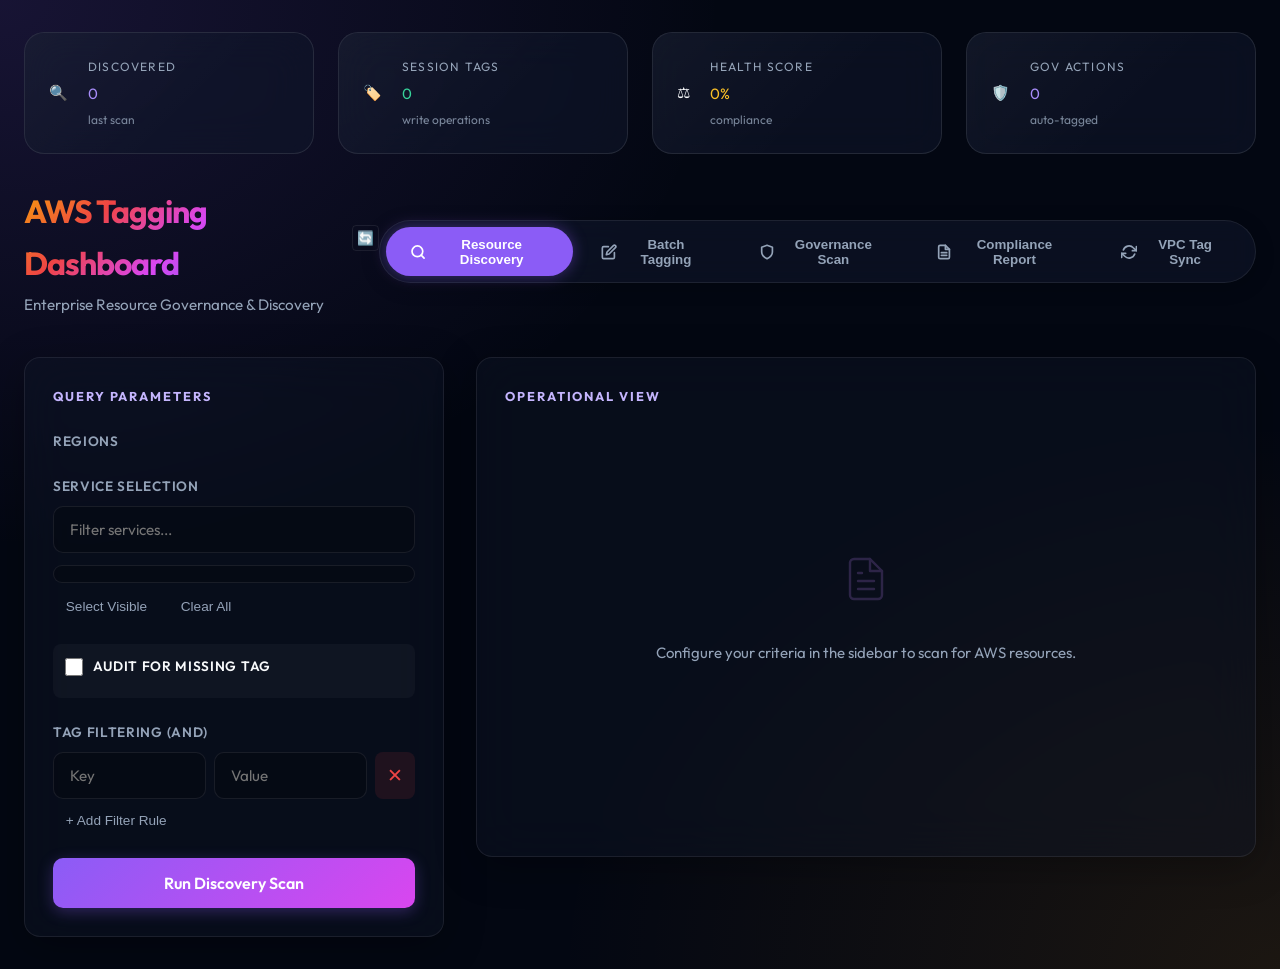
==== commit 1764e8e3: "Fix" ====
--- a/web/templates/index.html
+++ b/web/templates/index.html
@@ -13,9 +13,9 @@
       --border: rgba(255, 255, 255, 0.08);
       --text: #f8fafc;
       --muted: #94a3b8;
-      --accent: #3b82f6;
-      --accent-dim: #2563eb;
-      --accent-glow: rgba(59, 130, 246, 0.4);
+      --accent: #8b5cf6;
+      --accent-dim: #7c3aed;
+      --accent-glow: rgba(139, 92, 246, 0.4);
       --danger: #ef4444;
       --success: #10b981;
       --warning: #f59e0b;
@@ -51,8 +51,8 @@
       min-height: 100vh;
       background-color: var(--bg);
       background-image:
-        radial-gradient(ellipse at top left, rgba(59, 130, 246, 0.15) 0%, transparent 40%),
-        radial-gradient(ellipse at bottom right, rgba(16, 185, 129, 0.1) 0%, transparent 40%);
+        radial-gradient(ellipse at top left, rgba(139, 92, 246, 0.15) 0%, transparent 40%),
+        radial-gradient(ellipse at bottom right, rgba(245, 158, 11, 0.1) 0%, transparent 40%);
       color: var(--text);
       font-family: var(--font);
       font-size: 15px;
@@ -76,7 +76,7 @@
       font-size: 2rem;
       font-weight: 700;
       margin: 0;
-      background: linear-gradient(135deg, #60a5fa, #a78bfa, #34d399);
+      background: linear-gradient(135deg, #f59e0b, #ef4444, #d946ef, #8b5cf6, #34d399);
       -webkit-background-clip: text;
       background-clip: text;
       -webkit-text-fill-color: transparent;
@@ -154,7 +154,7 @@
       font-size: 0.8rem;
       text-transform: uppercase;
       letter-spacing: 0.15em;
-      color: #93c5fd;
+      color: #c4b5fd;
       font-weight: 700;
       margin-bottom: 1.5rem;
       display: flex;
@@ -194,7 +194,7 @@
     textarea:focus {
       outline: none;
       border-color: var(--accent);
-      box-shadow: 0 0 0 3px rgba(59, 130, 246, 0.15);
+      box-shadow: 0 0 0 3px rgba(139, 92, 246, 0.15);
       background: rgba(0, 0, 0, 0.4);
     }
 
@@ -286,7 +286,7 @@
 
     .ms-header.focus {
       border-color: var(--accent);
-      box-shadow: 0 0 0 3px rgba(59, 130, 246, 0.15);
+      box-shadow: 0 0 0 3px rgba(139, 92, 246, 0.15);
     }
 
     .ms-tags {
@@ -298,9 +298,9 @@
     }
 
     .ms-tag {
-      background: rgba(59, 130, 246, 0.2);
-      color: #93c5fd;
-      border: 1px solid rgba(59, 130, 246, 0.3);
+      background: rgba(139, 92, 246, 0.2);
+      color: #c4b5fd;
+      border: 1px solid rgba(139, 92, 246, 0.3);
       padding: 3px 8px;
       border-radius: 6px;
       font-size: 0.75rem;
@@ -440,14 +440,14 @@
     }
 
     .btn-primary {
-      background: linear-gradient(135deg, #3b82f6, #06b6d4);
+      background: linear-gradient(135deg, #8b5cf6, #d946ef);
       color: white;
-      box-shadow: 0 4px 15px rgba(59, 130, 246, 0.3);
+      box-shadow: 0 4px 15px rgba(139, 92, 246, 0.3);
     }
 
     .btn-primary:hover {
       transform: translateY(-2px);
-      box-shadow: 0 8px 25px rgba(59, 130, 246, 0.4);
+      box-shadow: 0 8px 25px rgba(139, 92, 246, 0.4);
       filter: brightness(1.1);
     }
 
@@ -574,7 +574,7 @@
 
     .name-cell {
       font-weight: 600;
-      color: #93c5fd;
+      color: #c4b5fd;
     }
 
     .status-badge {
@@ -601,9 +601,9 @@
     }
 
     .status-badge.info {
-      background: rgba(59, 130, 246, 0.1);
-      color: #93c5fd;
-      border-color: rgba(59, 130, 246, 0.2);
+      background: rgba(139, 92, 246, 0.1);
+      color: #c4b5fd;
+      border-color: rgba(139, 92, 246, 0.2);
     }
 
     /* Result Actions */
@@ -625,7 +625,7 @@
       height: 48px;
       margin-bottom: 1rem;
       opacity: 0.2;
-      color: #38bdf8;
+      color: #c084fc;
     }
 
     #json-output-container {
@@ -719,9 +719,9 @@
     }
 
     .toast-info {
-      background: rgba(59, 130, 246, 0.15);
-      border-color: rgba(59, 130, 246, 0.3);
-      color: #93c5fd;
+      background: rgba(139, 92, 246, 0.15);
+      border-color: rgba(139, 92, 246, 0.3);
+      color: #c4b5fd;
     }
 
     /* Stats bar */
@@ -794,7 +794,7 @@
 
 
     .stat-value.blue {
-      color: #60a5fa;
+      color: #a78bfa;
     }
 
     .stat-value.green {
@@ -893,16 +893,16 @@
     .region-section-title h4 {
       margin: 0;
       font-size: 0.9rem;
-      color: #93c5fd;
+      color: #c4b5fd;
     }
 
     .region-badge {
       font-size: 0.75rem;
       padding: 2px 8px;
       border-radius: 100px;
-      background: rgba(59, 130, 246, 0.15);
-      color: #93c5fd;
-      border: 1px solid rgba(59, 130, 246, 0.2);
+      background: rgba(139, 92, 246, 0.15);
+      color: #c4b5fd;
+      border: 1px solid rgba(139, 92, 246, 0.2);
     }
 
     /* Sync result */
@@ -941,14 +941,14 @@
     }
 
     ::-webkit-scrollbar-thumb {
-      background: rgba(59, 130, 246, 0.2);
+      background: rgba(139, 92, 246, 0.2);
       border-radius: 10px;
       border: 2px solid transparent;
       background-clip: content-box;
     }
 
     ::-webkit-scrollbar-thumb:hover {
-      background: rgba(59, 130, 246, 0.4);
+      background: rgba(139, 92, 246, 0.4);
       border-radius: 10px;
       border: 2px solid transparent;
       background-clip: content-box;
@@ -960,7 +960,7 @@
     }
 
     .card:hover {
-      border-color: rgba(59, 130, 246, 0.3);
+      border-color: rgba(139, 92, 246, 0.3);
       box-shadow: 0 12px 48px rgba(0, 0, 0, 0.5);
     }
 
@@ -975,12 +975,12 @@
     }
 
     .name-cell {
-      color: #60a5fa;
+      color: #a78bfa;
       transition: color 0.2s;
     }
 
     tr:hover .name-cell {
-      color: #93c5fd;
+      color: #c4b5fd;
     }
 
     /* Help Tooltip */
@@ -1299,7 +1299,7 @@
             Internet Gateways, and NAT Gateways.
           </div>
           <button class="btn btn-primary" id="btn-sync"
-            style="width: 100%; height: 50px; font-size: 1rem; background: linear-gradient(135deg,#06b6d4,#3b82f6);">
+            style="width: 100%; height: 50px; font-size: 1rem; background: linear-gradient(135deg,#8b5cf6,#d946ef);">
             Propagate VPC Tags
           </button>
         </div>
@@ -1316,7 +1316,7 @@
               <button class="btn btn-outline" id="btn-export-csv"
                 style="padding: 0 12px; height: 36px; font-size: 0.8rem;">Export CSV</button>
               <button class="btn btn-outline" id="btn-transfer"
-                style="background: rgba(94, 165, 250, 0.1); border-color: rgba(94, 165, 250, 0.3); color: #60a5fa;">
+                style="background: rgba(139, 92, 246, 0.1); border-color: rgba(139, 92, 246, 0.3); color: #a78bfa;">
                 Transfer to Batch Writer →
               </button>
             </div>
@@ -1365,7 +1365,7 @@
       resourceMap: {},
       lastResults: [],
       selectedTab: 'read',
-      regions: { read: [], write: [], gov: [] },
+      regions: { read: [], write: [], gov: [], report: [], sync: [] },
       types: { gov: [] }
     };
 
@@ -1373,7 +1373,8 @@
       constructor(containerId, tabKey, defaultAll = false) {
         this.container = document.getElementById(containerId);
         this.tabKey = tabKey;
-        this.selected = defaultAll ? AWS_REGIONS.map(r => r.id) : ['ap-southeast-1'];
+        this.selected = defaultAll ? AWS_REGIONS.map(r => r.id) : ['us-east-2'];
+        this.searchTerm = '';
         this.render();
       }
 
@@ -1393,13 +1394,20 @@
                     <div class="ms-arrow">▼</div>
                 </div>
                 <div class="ms-dropdown">
-                    <div class="ms-controls">
-                        <button class="btn-ghost" style="flex:1; background: rgba(255,255,255,0.05)" onclick="event.stopPropagation(); regionPickers['${this.tabKey}'].selectAll(true)">All</button>
-                        <button class="btn-ghost" style="flex:1; background: rgba(255,255,255,0.05)" onclick="event.stopPropagation(); regionPickers['${this.tabKey}'].selectAll(false)">Clear</button>
+                    <div class="ms-controls" style="flex-direction: column; gap: 10px;">
+                        <input type="text" placeholder="Search regions..." class="region-search-input"
+                               style="background: rgba(255,255,255,0.05); border: 1px solid var(--border); padding: 6px 10px; font-size: 0.85rem;"
+                               onclick="event.stopPropagation()"
+                               oninput="regionPickers['${this.tabKey}'].filterList(this.value)">
+                        <div style="display: flex; gap: 8px;">
+                            <button class="btn-ghost" style="flex:1; background: rgba(255,255,255,0.05)" onclick="event.stopPropagation(); regionPickers['${this.tabKey}'].selectAll(true)">All</button>
+                            <button class="btn-ghost" style="flex:1; background: rgba(255,255,255,0.05)" onclick="event.stopPropagation(); regionPickers['${this.tabKey}'].selectAll(false)">Clear</button>
+                        </div>
                     </div>
                     <div class="ms-list">
                         ${AWS_REGIONS.map(r => `
-                            <div class="ms-opt" onclick="event.stopPropagation(); regionPickers['${this.tabKey}'].toggle('${r.id}')">
+                            <div class="ms-opt" data-region-id="${r.id}" data-region-name="${r.name}"
+                                 onclick="event.stopPropagation(); regionPickers['${this.tabKey}'].toggle('${r.id}')">
                                 <input type="checkbox" ${this.selected.includes(r.id) ? 'checked' : ''} style="pointer-events:none">
                                 <div class="ms-opt-text">
                                     <span class="ms-opt-name">${r.name}</span>
@@ -1415,6 +1423,35 @@
         state.regions[this.tabKey] = this.selected.length === AWS_REGIONS.length ? ['all'] : this.selected;
       }
 
+      filterList(query) {
+        this.searchTerm = query;
+        const q = query.toLowerCase();
+        const items = this.container.querySelectorAll('.ms-opt');
+        let visibleCount = 0;
+        items.forEach(item => {
+          const regionId = item.dataset.regionId.toLowerCase();
+          const regionName = item.dataset.regionName.toLowerCase();
+          const matches = !q || regionId.includes(q) || regionName.includes(q);
+          item.style.display = matches ? '' : 'none';
+          if (matches) visibleCount++;
+        });
+
+        // Show/hide "no results" message
+        let noResults = this.container.querySelector('.ms-no-results');
+        if (visibleCount === 0) {
+          if (!noResults) {
+            noResults = document.createElement('div');
+            noResults.className = 'ms-no-results';
+            noResults.style.cssText = 'padding: 20px; text-align: center; color: var(--muted); font-size: 0.85rem;';
+            noResults.textContent = 'No regions found';
+            this.container.querySelector('.ms-list').appendChild(noResults);
+          }
+          noResults.style.display = '';
+        } else if (noResults) {
+          noResults.style.display = 'none';
+        }
+      }
+
       toggle(id) {
         if (this.selected.includes(id)) {
           this.selected = this.selected.filter(x => x !== id);
@@ -1422,12 +1459,27 @@
           this.selected.push(id);
         }
         this.render();
+        // Re-apply search filter and restore search text after re-render
+        if (this.searchTerm) {
+          const input = this.container.querySelector('.region-search-input');
+          if (input) {
+            input.value = this.searchTerm;
+            this.filterList(this.searchTerm);
+          }
+        }
         document.getElementById(`msc-${this.tabKey}`).classList.add('open');
       }
 
       selectAll(isAll) {
         this.selected = isAll ? AWS_REGIONS.map(r => r.id) : [];
         this.render();
+        if (this.searchTerm) {
+          const input = this.container.querySelector('.region-search-input');
+          if (input) {
+            input.value = this.searchTerm;
+            this.filterList(this.searchTerm);
+          }
+        }
         document.getElementById(`msc-${this.tabKey}`).classList.add('open');
       }
     }
@@ -1435,7 +1487,7 @@
     const regionPickers = {};
 
     document.addEventListener('click', (e) => {
-      ['read', 'write', 'gov'].forEach(tab => {
+      ['read', 'write', 'gov', 'report', 'sync'].forEach(tab => {
         const msc = document.getElementById(`msc-${tab}`);
         if (msc && !msc.contains(e.target)) { msc.classList.remove('open'); }
       });
@@ -1455,6 +1507,8 @@
         regionPickers['read'] = new RegionPicker('read-region-picker', 'read', false);
         regionPickers['write'] = new RegionPicker('write-region-picker', 'write', false);
         regionPickers['gov'] = new RegionPicker('gov-region-picker', 'gov', true);
+        regionPickers['report'] = new RegionPicker('report-region-picker', 'report', true);
+        regionPickers['sync'] = new RegionPicker('sync-region-picker', 'sync', false);
       } catch (e) {
         console.error("Critical Metadata Failure", e);
       }
@@ -1618,11 +1672,13 @@
       }
 
       actionHeader.style.display = 'block';
-      let html = `<div class="table-container"><table><thead><tr><th style="width: 40px"><input type="checkbox" id="select-all-results"></th><th>Resource Name</th><th>ARN</th><th>Tags</th></tr></thead><tbody>`;
+      let html = `<div class="table-container"><table><thead><tr><th style="width: 40px"><input type="checkbox" id="select-all-results"></th><th>Resource Name</th><th>Region</th><th>ARN</th><th>Tags</th></tr></thead><tbody>`;
 
       resources.forEach((r, idx) => {
+        const arnParts = (r.ResourceARN || '').split(':');
+        const region = arnParts[3] || 'global';
         const tags = Object.entries(r.Tags || {}).map(([k, v]) => `<span class="status-badge info">${k}: ${v}</span>`).join('');
-        html += `<tr><td><input type="checkbox" class="result-check" data-idx="${idx}"></td><td class="name-cell">${r.Name || '---'}</td><td class="arn-cell">${r.ResourceARN} <span class="help-icon" style="cursor:pointer; background:none" onclick="navigator.clipboard.writeText('${r.ResourceARN}'); toast('ARN Copied', 'success')">📋</span></td><td>${tags}</td></tr>`;
+        html += `<tr><td><input type="checkbox" class="result-check" data-idx="${idx}"></td><td class="name-cell">${r.Name || '---'}</td><td><span class="status-badge" style="background: rgba(255,255,255,0.05)">${region}</span></td><td class="arn-cell">${r.ResourceARN} <span class="help-icon" style="cursor:pointer; background:none" onclick="navigator.clipboard.writeText('${r.ResourceARN}'); toast('ARN Copied', 'success')">📋</span></td><td>${tags}</td></tr>`;
       });
 
       html += `</tbody></table></div>`;
@@ -1757,7 +1813,7 @@
         const failedArns = Object.keys(failed);
 
         html += `<div style="margin-bottom: 24px;">
-          <h4 style="margin: 0 0 10px 0; color: #93c5fd; font-size: 0.95rem;">Region: ${reg}</h4>`;
+          <h4 style="margin: 0 0 10px 0; color: #c4b5fd; font-size: 0.95rem;">Region: ${reg}</h4>`;
 
         if (tagged.length) {
           html += `<div class="card" style="border-color: rgba(16, 185, 129, 0.4); margin-bottom:1rem; padding: 1rem; background: rgba(16, 185, 129, 0.05);">
@@ -1802,20 +1858,8 @@
       setTimeout(() => el.remove(), 4000);
     }
 
-    // Report tab
-    regionPickers['report'] = null;
-    regionPickers['sync'] = null;
-
-    document.querySelector('[data-tab="report"]').addEventListener('click', () => {
-      if (!regionPickers['report']) {
-        regionPickers['report'] = new RegionPicker('report-region-picker', 'report', true);
-      }
-    });
-    document.querySelector('[data-tab="sync"]').addEventListener('click', () => {
-      if (!regionPickers['sync']) {
-        regionPickers['sync'] = new RegionPicker('sync-region-picker', 'sync', false);
-      }
-    });
+
+
 
     document.getElementById('btn-report').onclick = async () => {
       const btn = document.getElementById('btn-report');
@@ -1853,7 +1897,7 @@
           <div class="score-meta">
             <div style="display:flex; justify-content:space-between; align-items:flex-start">
               <h3 style="color:${col}; margin:0">Compliance Scorecard</h3>
-              <button class="btn btn-primary" onclick="transferReportToBatch()" style="width:auto; padding:8px 16px; font-size:0.8rem; background:linear-gradient(135deg,#60a5fa,#3b82f6)">Transfer to Batch Fix</button>
+              <button class="btn btn-primary" onclick="transferReportToBatch()" style="width:auto; padding:8px 16px; font-size:0.8rem; background:linear-gradient(135deg,#a78bfa,#8b5cf6)">Transfer to Batch Fix</button>
             </div>
             <p>${summary.compliant || 0} of ${summary.total_resources || 0} resources fully tagged<br>
                <span style="color:var(--danger)">${summary.non_compliant || 0} resources</span> need attention</p>
@@ -1890,7 +1934,7 @@
       const btn = document.getElementById('btn-sync');
       const vpcId = document.getElementById('sync-vpc-id').value.trim();
       if (!vpcId) return toast('VPC ID is required.', 'error');
-      const reg = (state.regions['sync'] || [])[0] || 'us-east-1';
+      const reg = (state.regions['sync'] || [])[0] || 'us-east-2';
       btn.disabled = true;
       btn.innerHTML = '<div class="loading-spinner"></div> Propagating Tags…';
       try {
@@ -1905,15 +1949,15 @@
 
     function renderSyncResults(data, vpcId) {
       const updated = data.updated_resources || [];
-      let html = `<div class="section-title" style="margin-bottom:1.5rem">VPC Tag Propagation — <code style="font-size:0.85rem;color:#60a5fa">${vpcId}</code></div>`;
+      let html = `<div class="section-title" style="margin-bottom:1.5rem">VPC Tag Propagation — <code style="font-size:0.85rem;color:#a78bfa">${vpcId}</code></div>`;
       if (data.error) {
         html += `<div style="padding:1rem;background:rgba(239,68,68,0.1);border:1px solid rgba(239,68,68,0.3);border-radius:10px;color:var(--danger)">Error: ${data.error}</div>`;
       } else {
         html += `<div class="score-ring" style="margin-bottom:1.5rem">
-          <div style="width:80px;height:80px;border-radius:50%;background:linear-gradient(135deg,rgba(6,182,212,0.2),rgba(59,130,246,0.2));border:2px solid rgba(6,182,212,0.4);display:flex;align-items:center;justify-content:center;flex-direction:column">
-            <span style="font-size:1.5rem;font-weight:700;color:#67e8f9">${updated.length}</span>
-          </div>
-          <div class="score-meta"><h3 style="color:#67e8f9">Resources Updated</h3><p>Tags propagated from <b>${vpcId}</b> to all child network resources.</p></div>
+          <div style="width:80px;height:80px;border-radius:50%;background:linear-gradient(135deg,rgba(139,92,246,0.2),rgba(217,70,239,0.2));border:2px solid rgba(139,92,246,0.4);display:flex;align-items:center;justify-content:center;flex-direction:column">
+            <span style="font-size:1.5rem;font-weight:700;color:#e879f9">${updated.length}</span>
+          </div>
+          <div class="score-meta"><h3 style="color:#e879f9">Resources Updated</h3><p>Tags propagated from <b>${vpcId}</b> to all child network resources.</p></div>
         </div>`;
         if (updated.length) {
           html += `<div class="sync-resource-list">${updated.map(a => `• ${a}`).join('<br>')}</div>`;
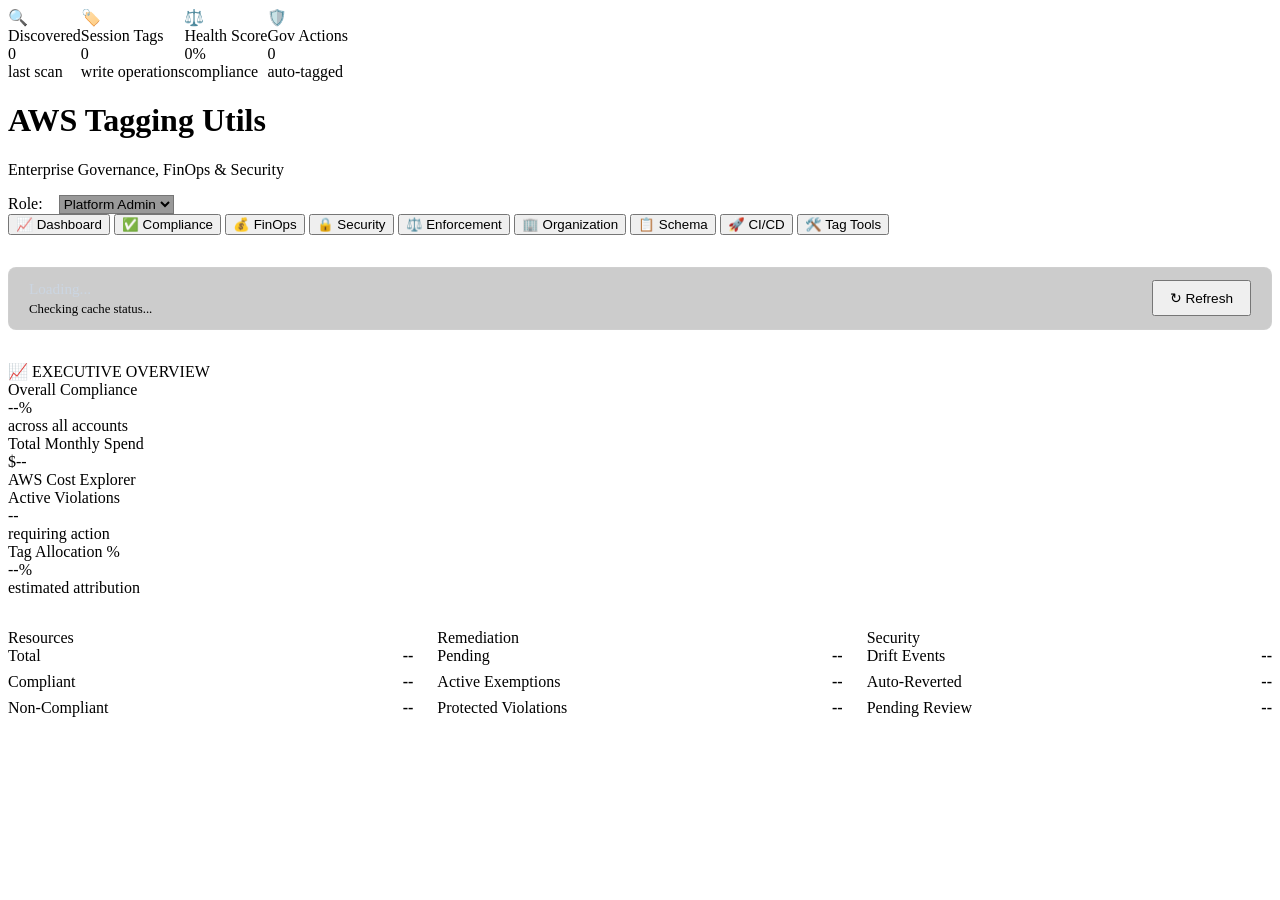
==== commit 99c99d67: "advanced features implemented" ====
--- a/web/templates/index.html
+++ b/web/templates/index.html
@@ -5,1055 +5,8 @@
   <meta charset="utf-8" />
   <meta name="viewport" content="width=device-width, initial-scale=1" />
   <title>AWS Tagging Dashboard</title>
-  <style>
-    :root {
-      --bg: #030712;
-      --surface: rgba(15, 23, 42, 0.4);
-      --surface-bright: rgba(30, 41, 59, 0.7);
-      --border: rgba(255, 255, 255, 0.08);
-      --text: #f8fafc;
-      --muted: #94a3b8;
-      --accent: #8b5cf6;
-      --accent-dim: #7c3aed;
-      --accent-glow: rgba(139, 92, 246, 0.4);
-      --danger: #ef4444;
-      --success: #10b981;
-      --warning: #f59e0b;
-      --radius: 16px;
-      --font: "Outfit", "Inter", system-ui, sans-serif;
-      --mono: "Fira Code", "IBM Plex Mono", monospace;
-    }
-
-    * {
-      box-sizing: border-box;
-    }
-
-    ::-webkit-scrollbar {
-      width: 6px;
-      height: 6px;
-    }
-
-    ::-webkit-scrollbar-track {
-      background: transparent;
-    }
-
-    ::-webkit-scrollbar-thumb {
-      background: rgba(255, 255, 255, 0.1);
-      border-radius: 10px;
-    }
-
-    ::-webkit-scrollbar-thumb:hover {
-      background: rgba(255, 255, 255, 0.2);
-    }
-
-    body {
-      margin: 0;
-      min-height: 100vh;
-      background-color: var(--bg);
-      background-image:
-        radial-gradient(ellipse at top left, rgba(139, 92, 246, 0.15) 0%, transparent 40%),
-        radial-gradient(ellipse at bottom right, rgba(245, 158, 11, 0.1) 0%, transparent 40%);
-      color: var(--text);
-      font-family: var(--font);
-      font-size: 15px;
-      line-height: 1.6;
-    }
-
-    .app-container {
-      max-width: 1400px;
-      margin: 0 auto;
-      padding: 2rem 1.5rem;
-    }
-
-    header {
-      display: flex;
-      justify-content: space-between;
-      align-items: center;
-      margin-bottom: 2.5rem;
-    }
-
-    .brand h1 {
-      font-size: 2rem;
-      font-weight: 700;
-      margin: 0;
-      background: linear-gradient(135deg, #f59e0b, #ef4444, #d946ef, #8b5cf6, #34d399);
-      -webkit-background-clip: text;
-      background-clip: text;
-      -webkit-text-fill-color: transparent;
-      letter-spacing: -0.03em;
-    }
-
-    .brand p {
-      margin: 0.25rem 0 0;
-      color: var(--muted);
-      font-size: 0.95rem;
-    }
-
-    /* Tabs */
-    .tabs {
-      display: flex;
-      background: rgba(15, 23, 42, 0.6);
-      backdrop-filter: blur(12px);
-      padding: 6px;
-      border-radius: 100px;
-      border: 1px solid var(--border);
-      gap: 4px;
-      width: fit-content;
-      box-shadow: 0 4px 20px rgba(0, 0, 0, 0.2);
-    }
-
-    .tab-btn {
-      background: transparent;
-      border: none;
-      color: var(--muted);
-      padding: 0.6rem 1.5rem;
-      border-radius: 100px;
-      cursor: pointer;
-      font-weight: 600;
-      transition: all 0.3s cubic-bezier(0.4, 0, 0.2, 1);
-      display: flex;
-      align-items: center;
-      gap: 8px;
-    }
-
-    .tab-btn:hover {
-      color: var(--text);
-    }
-
-    .tab-btn.active {
-      background: var(--accent);
-      color: white;
-      box-shadow: 0 0 15px var(--accent-glow);
-    }
-
-    .main-grid {
-      display: grid;
-      grid-template-columns: 420px 1fr;
-      gap: 2rem;
-      align-items: start;
-    }
-
-    @media (max-width: 1024px) {
-      .main-grid {
-        grid-template-columns: 1fr;
-      }
-    }
-
-    /* Elements */
-    .card {
-      background: var(--surface);
-      backdrop-filter: blur(24px);
-      -webkit-backdrop-filter: blur(24px);
-      border: 1px solid var(--border);
-      border-radius: var(--radius);
-      padding: 1.75rem;
-      box-shadow: 0 10px 40px rgba(0, 0, 0, 0.3);
-    }
-
-    .section-title {
-      font-size: 0.8rem;
-      text-transform: uppercase;
-      letter-spacing: 0.15em;
-      color: #c4b5fd;
-      font-weight: 700;
-      margin-bottom: 1.5rem;
-      display: flex;
-      align-items: center;
-      gap: 8px;
-    }
-
-    .field {
-      margin-bottom: 1.5rem;
-    }
-
-    label {
-      display: block;
-      font-size: 0.85rem;
-      font-weight: 600;
-      margin-bottom: 0.5rem;
-      color: var(--muted);
-      text-transform: uppercase;
-      letter-spacing: 0.05em;
-    }
-
-    input,
-    textarea,
-    select {
-      width: 100%;
-      background: rgba(0, 0, 0, 0.2);
-      border: 1px solid var(--border);
-      color: var(--text);
-      border-radius: 10px;
-      padding: 0.8rem 1rem;
-      font-family: inherit;
-      font-size: 0.95rem;
-      transition: all 0.2s;
-    }
-
-    input:focus,
-    textarea:focus {
-      outline: none;
-      border-color: var(--accent);
-      box-shadow: 0 0 0 3px rgba(139, 92, 246, 0.15);
-      background: rgba(0, 0, 0, 0.4);
-    }
-
-    textarea {
-      min-height: 150px;
-      font-family: var(--mono);
-      font-size: 0.85rem;
-      line-height: 1.5;
-    }
-
-    /* Resource List */
-    .type-search-container {
-      position: relative;
-      margin-bottom: 0.75rem;
-    }
-
-    .type-list {
-      max-height: 280px;
-      overflow-y: auto;
-      background: rgba(0, 0, 0, 0.2);
-      border: 1px solid var(--border);
-      border-radius: 10px;
-      padding: 0.5rem;
-    }
-
-    .type-item {
-      display: flex;
-      align-items: center;
-      padding: 0.6rem 0.75rem;
-      border-radius: 8px;
-      cursor: pointer;
-      transition: all 0.15s;
-      gap: 12px;
-    }
-
-    .type-item:hover {
-      background: rgba(255, 255, 255, 0.05);
-    }
-
-    .type-item input {
-      width: 1.1rem;
-      height: 1.1rem;
-      accent-color: var(--accent);
-      cursor: pointer;
-    }
-
-    .type-item .label-group {
-      display: flex;
-      flex-direction: column;
-      overflow: hidden;
-    }
-
-    .type-item .friendly {
-      font-size: 0.9rem;
-      font-weight: 500;
-      color: #e2e8f0;
-    }
-
-    .type-item .aws-raw {
-      font-size: 0.7rem;
-      color: var(--muted);
-      font-family: var(--mono);
-      white-space: nowrap;
-      overflow: hidden;
-      text-overflow: ellipsis;
-    }
-
-    /* Custom Multi-Select */
-    .ms-container {
-      position: relative;
-      width: 100%;
-    }
-
-    .ms-header {
-      background: rgba(0, 0, 0, 0.2);
-      border: 1px solid var(--border);
-      border-radius: 10px;
-      padding: 0.5rem 0.75rem;
-      min-height: 50px;
-      cursor: pointer;
-      display: flex;
-      align-items: center;
-      transition: all 0.2s;
-    }
-
-    .ms-header:hover {
-      border-color: rgba(255, 255, 255, 0.2);
-    }
-
-    .ms-header.focus {
-      border-color: var(--accent);
-      box-shadow: 0 0 0 3px rgba(139, 92, 246, 0.15);
-    }
-
-    .ms-tags {
-      display: flex;
-      flex-wrap: wrap;
-      gap: 6px;
-      flex: 1;
-      align-items: center;
-    }
-
-    .ms-tag {
-      background: rgba(139, 92, 246, 0.2);
-      color: #c4b5fd;
-      border: 1px solid rgba(139, 92, 246, 0.3);
-      padding: 3px 8px;
-      border-radius: 6px;
-      font-size: 0.75rem;
-      display: flex;
-      align-items: center;
-      gap: 5px;
-      font-weight: 500;
-    }
-
-    .ms-tag-rm {
-      cursor: pointer;
-      opacity: 0.7;
-    }
-
-    .ms-tag-rm:hover {
-      opacity: 1;
-      color: #fff;
-    }
-
-    .ms-placeholder {
-      color: var(--muted);
-      font-size: 0.95rem;
-      padding-left: 4px;
-    }
-
-    .ms-arrow {
-      color: var(--muted);
-      margin-left: 10px;
-      transition: transform 0.2s;
-    }
-
-    .ms-container.open .ms-arrow {
-      transform: rotate(180deg);
-    }
-
-    .ms-dropdown {
-      position: absolute;
-      top: calc(100% + 8px);
-      left: 0;
-      right: 0;
-      background: rgba(15, 23, 42, 0.95);
-      backdrop-filter: blur(20px);
-      -webkit-backdrop-filter: blur(20px);
-      border: 1px solid var(--border);
-      border-radius: 12px;
-      box-shadow: 0 20px 40px rgba(0, 0, 0, 0.5), 0 0 0 1px rgba(255, 255, 255, 0.05);
-      z-index: 100;
-      display: none;
-      flex-direction: column;
-      overflow: hidden;
-      animation: msSlideIn 0.2s Math.easeOut;
-    }
-
-    @keyframes msSlideIn {
-      from {
-        opacity: 0;
-        transform: translateY(-8px);
-      }
-
-      to {
-        opacity: 1;
-        transform: translateY(0);
-      }
-    }
-
-    .ms-container.open .ms-dropdown {
-      display: flex;
-    }
-
-    .ms-controls {
-      display: flex;
-      gap: 8px;
-      padding: 10px;
-      border-bottom: 1px solid var(--border);
-      background: rgba(0, 0, 0, 0.2);
-    }
-
-    .ms-list {
-      max-height: 250px;
-      overflow-y: auto;
-      padding: 6px;
-    }
-
-    .ms-opt {
-      display: flex;
-      align-items: center;
-      padding: 8px 10px;
-      border-radius: 8px;
-      cursor: pointer;
-      gap: 12px;
-    }
-
-    .ms-opt:hover {
-      background: rgba(255, 255, 255, 0.05);
-    }
-
-    .ms-opt input {
-      width: 1.1rem;
-      height: 1.1rem;
-      accent-color: var(--accent);
-      cursor: pointer;
-      padding: 0;
-      margin: 0;
-      pointer-events: none;
-    }
-
-    .ms-opt-text {
-      display: flex;
-      flex-direction: column;
-    }
-
-    .ms-opt-name {
-      font-size: 0.85rem;
-      font-weight: 500;
-      color: #e2e8f0;
-    }
-
-    .ms-opt-id {
-      font-size: 0.65rem;
-      color: var(--muted);
-      font-family: var(--mono);
-    }
-
-    /* Buttons */
-    .btn {
-      display: inline-flex;
-      align-items: center;
-      justify-content: center;
-      gap: 8px;
-      padding: 0.8rem 1.5rem;
-      border-radius: 10px;
-      font-weight: 600;
-      cursor: pointer;
-      border: none;
-      transition: all 0.3s cubic-bezier(0.4, 0, 0.2, 1);
-      font-family: inherit;
-    }
-
-    .btn-primary {
-      background: linear-gradient(135deg, #8b5cf6, #d946ef);
-      color: white;
-      box-shadow: 0 4px 15px rgba(139, 92, 246, 0.3);
-    }
-
-    .btn-primary:hover {
-      transform: translateY(-2px);
-      box-shadow: 0 8px 25px rgba(139, 92, 246, 0.4);
-      filter: brightness(1.1);
-    }
-
-    .btn-success {
-      background: linear-gradient(135deg, #10b981, #059669);
-      color: white;
-      box-shadow: 0 4px 15px rgba(16, 185, 129, 0.3);
-    }
-
-    .btn-success:hover {
-      transform: translateY(-2px);
-      box-shadow: 0 8px 25px rgba(16, 185, 129, 0.4);
-      filter: brightness(1.1);
-    }
-
-    .btn-gov-style {
-      background: linear-gradient(135deg, #8b5cf6, #d946ef);
-      color: white;
-      box-shadow: 0 4px 15px rgba(139, 92, 246, 0.3);
-    }
-
-    .btn-gov-style:hover {
-      transform: translateY(-2px);
-      box-shadow: 0 8px 25px rgba(139, 92, 246, 0.4);
-      filter: brightness(1.1);
-    }
-
-    .btn-outline {
-      background: transparent;
-      border: 1px solid rgba(255, 255, 255, 0.1);
-      color: var(--text);
-    }
-
-    .btn-outline:hover {
-      background: rgba(255, 255, 255, 0.05);
-      border-color: rgba(255, 255, 255, 0.2);
-    }
-
-    .btn-ghost {
-      background: transparent;
-      color: var(--muted);
-      padding: 0.4rem 0.8rem;
-      font-size: 0.85rem;
-      border: none;
-      cursor: pointer;
-      border-radius: 6px;
-      font-weight: 500;
-    }
-
-    .btn-ghost:hover {
-      color: var(--text);
-      background: rgba(255, 255, 255, 0.05);
-    }
-
-    .btn:disabled {
-      opacity: 0.5;
-      cursor: not-allowed;
-      transform: none;
-      box-shadow: none;
-      filter: none;
-    }
-
-    /* Tags */
-    .tag-row {
-      display: grid;
-      grid-template-columns: 1fr 1fr 40px;
-      gap: 8px;
-      margin-bottom: 8px;
-    }
-
-    .tag-row .rm {
-      background: rgba(239, 68, 68, 0.1);
-      border: none;
-      color: var(--danger);
-      border-radius: 8px;
-      cursor: pointer;
-      font-size: 1.2rem;
-      transition: background 0.2s;
-    }
-
-    .tag-row .rm:hover {
-      background: rgba(239, 68, 68, 0.2);
-    }
-
-    /* Table */
-    .table-container {
-      overflow-x: auto;
-      border-radius: 12px;
-      border: 1px solid var(--border);
-      background: rgba(0, 0, 0, 0.2);
-    }
-
-    table {
-      width: 100%;
-      border-collapse: collapse;
-      text-align: left;
-      font-size: 0.9rem;
-    }
-
-    th {
-      background: rgba(0, 0, 0, 0.4);
-      padding: 1rem;
-      font-weight: 600;
-      color: var(--muted);
-      font-size: 0.75rem;
-      text-transform: uppercase;
-      border-bottom: 1px solid var(--border);
-      letter-spacing: 0.05em;
-    }
-
-    td {
-      padding: 1rem;
-      border-top: 1px solid var(--border);
-      vertical-align: middle;
-    }
-
-    .arn-cell {
-      font-family: var(--mono);
-      font-size: 0.75rem;
-      color: var(--muted);
-      word-break: break-all;
-      max-width: 400px;
-    }
-
-    .name-cell {
-      font-weight: 600;
-      color: #c4b5fd;
-    }
-
-    .status-badge {
-      display: inline-flex;
-      padding: 3px 10px;
-      border-radius: 100px;
-      font-size: 0.7rem;
-      font-weight: 600;
-      margin: 2px;
-      border: 1px solid rgba(255, 255, 255, 0.05);
-      letter-spacing: 0.02em;
-    }
-
-    .status-badge.ok {
-      background: rgba(16, 185, 129, 0.1);
-      color: var(--success);
-      border-color: rgba(16, 185, 129, 0.2);
-    }
-
-    .status-badge.err {
-      background: rgba(239, 68, 68, 0.1);
-      color: var(--danger);
-      border-color: rgba(239, 68, 68, 0.2);
-    }
-
-    .status-badge.info {
-      background: rgba(139, 92, 246, 0.1);
-      color: #c4b5fd;
-      border-color: rgba(139, 92, 246, 0.2);
-    }
-
-    /* Result Actions */
-    .result-header {
-      display: flex;
-      justify-content: space-between;
-      align-items: center;
-      margin-bottom: 1.25rem;
-    }
-
-    .empty-state {
-      padding: 8rem 2rem;
-      text-align: center;
-      color: var(--muted);
-    }
-
-    .empty-state svg {
-      width: 48px;
-      height: 48px;
-      margin-bottom: 1rem;
-      opacity: 0.2;
-      color: #c084fc;
-    }
-
-    #json-output-container {
-      display: none;
-      margin-top: 1.5rem;
-    }
-
-    .loading-spinner {
-      width: 18px;
-      height: 18px;
-      border: 2px solid rgba(255, 255, 255, 0.2);
-      border-radius: 50%;
-      border-top-color: #fff;
-      animation: spin 0.8s linear infinite;
-    }
-
-    /* Checkbox list generic */
-    .checkbox-container {
-      display: flex;
-      align-items: center;
-      gap: 10px;
-      cursor: pointer;
-      user-select: none;
-    }
-
-    .checkbox-container input {
-      width: 1.1rem;
-      height: 1.1rem;
-      accent-color: var(--accent);
-      cursor: pointer;
-      margin: 0;
-    }
-
-    @keyframes spin {
-      to {
-        transform: rotate(360deg);
-      }
-    }
-
-    /* Toast */
-    #toast-container {
-      position: fixed;
-      bottom: 2rem;
-      right: 2rem;
-      z-index: 9999;
-      display: flex;
-      flex-direction: column;
-      gap: 10px;
-      pointer-events: none;
-    }
-
-    .toast {
-      display: flex;
-      align-items: center;
-      gap: 10px;
-      padding: 14px 20px;
-      border-radius: 12px;
-      font-size: 0.9rem;
-      font-weight: 500;
-      backdrop-filter: blur(20px);
-      border: 1px solid;
-      min-width: 280px;
-      max-width: 420px;
-      box-shadow: 0 8px 32px rgba(0, 0, 0, 0.4);
-      animation: toastIn 0.3s ease;
-      pointer-events: all;
-    }
-
-    @keyframes toastIn {
-      from {
-        opacity: 0;
-        transform: translateX(20px);
-      }
-
-      to {
-        opacity: 1;
-        transform: translateX(0);
-      }
-    }
-
-    .toast-success {
-      background: rgba(16, 185, 129, 0.15);
-      border-color: rgba(16, 185, 129, 0.3);
-      color: #6ee7b7;
-    }
-
-    .toast-error {
-      background: rgba(239, 68, 68, 0.15);
-      border-color: rgba(239, 68, 68, 0.3);
-      color: #fca5a5;
-    }
-
-    .toast-info {
-      background: rgba(139, 92, 246, 0.15);
-      border-color: rgba(139, 92, 246, 0.3);
-      color: #c4b5fd;
-    }
-
-    /* Stats bar */
-    .stats-bar {
-      display: flex;
-      gap: 1.5rem;
-      margin-bottom: 2rem;
-    }
-
-
-    .stat-card {
-      flex: 1;
-      min-width: 250px;
-      background: rgba(15, 23, 42, 0.6);
-      backdrop-filter: blur(20px);
-      border: 1px solid rgba(255, 255, 255, 0.1);
-      border-radius: 20px;
-      padding: 1.5rem;
-      display: flex;
-      align-items: center;
-      gap: 1.25rem;
-      transition: all 0.4s cubic-bezier(0.175, 0.885, 0.32, 1.275);
-      position: relative;
-      overflow: hidden;
-    }
-
-    .stat-card:hover {
-      transform: translateY(-5px);
-      border-color: rgba(255, 255, 255, 0.2);
-      background: rgba(15, 23, 42, 0.8);
-      box-shadow: 0 15px 40px rgba(0, 0, 0, 0.4);
-    }
-
-    .stat-card:hover .stat-label {
-      font-size: 0.7rem;
-      font-weight: 700;
-      text-transform: uppercase;
-      letter-spacing: 0.15em;
-      color: var(--muted);
-      margin-bottom: 4px;
-    }
-
-    .stat-sub {
-      font-size: 0.75rem;
-      color: var(--muted);
-      opacity: 0.8;
-    }
-
-
-    .stat-card::before {
-      content: '';
-      position: absolute;
-      inset: 0;
-      background: linear-gradient(135deg, rgba(255, 255, 255, 0.03) 0%, transparent 60%);
-      pointer-events: none;
-    }
-
-    .stat-card:hover {
-      border-color: rgba(255, 255, 255, 0.15);
-    }
-
-    .stat-label {
-      font-size: 0.75rem;
-      text-transform: uppercase;
-      letter-spacing: 0.1em;
-      color: var(--muted);
-      margin-bottom: 6px;
-    }
-
-
-
-    .stat-value.blue {
-      color: #a78bfa;
-    }
-
-    .stat-value.green {
-      color: #34d399;
-    }
-
-    .stat-value.yellow {
-      color: #fbbf24;
-    }
-
-    .stat-value.purple {
-      color: #a78bfa;
-    }
-
-    .stat-sub {
-      font-size: 0.75rem;
-      color: var(--muted);
-      margin-top: 4px;
-    }
-
-    /* Compliance score ring */
-    .score-ring {
-      display: flex;
-      align-items: center;
-      gap: 1.5rem;
-      margin-bottom: 2rem;
-    }
-
-    .ring-wrap {
-      position: relative;
-      width: 120px;
-      height: 120px;
-      flex-shrink: 0;
-    }
-
-    .ring-wrap svg {
-      width: 120px;
-      height: 120px;
-      transform: rotate(-90deg);
-    }
-
-    .ring-label {
-      position: absolute;
-      inset: 0;
-      display: flex;
-      flex-direction: column;
-      align-items: center;
-      justify-content: center;
-      text-align: center;
-    }
-
-    .ring-pct {
-      font-size: 1.6rem;
-      font-weight: 700;
-      line-height: 1;
-    }
-
-    .ring-sub {
-      font-size: 0.65rem;
-      color: var(--muted);
-      margin-top: 2px;
-    }
-
-    .score-meta {
-      flex: 1;
-    }
-
-    .score-meta h3 {
-      font-size: 1.3rem;
-      font-weight: 700;
-      margin: 0 0 8px;
-    }
-
-    .score-meta p {
-      color: var(--muted);
-      font-size: 0.9rem;
-      margin: 0;
-    }
-
-    /* Region section header */
-    .region-section {
-      margin-bottom: 1.5rem;
-    }
-
-    .region-section-title {
-      display: flex;
-      align-items: center;
-      justify-content: space-between;
-      padding: 10px 14px;
-      background: rgba(0, 0, 0, 0.2);
-      border-radius: 8px;
-      margin-bottom: 10px;
-      cursor: pointer;
-    }
-
-    .region-section-title h4 {
-      margin: 0;
-      font-size: 0.9rem;
-      color: #c4b5fd;
-    }
-
-    .region-badge {
-      font-size: 0.75rem;
-      padding: 2px 8px;
-      border-radius: 100px;
-      background: rgba(139, 92, 246, 0.15);
-      color: #c4b5fd;
-      border: 1px solid rgba(139, 92, 246, 0.2);
-    }
-
-    /* Sync result */
-    .sync-resource-list {
-      font-family: var(--mono);
-      font-size: 0.75rem;
-      color: var(--muted);
-      line-height: 2;
-      padding: 10px;
-      background: rgba(0, 0, 0, 0.2);
-      border-radius: 8px;
-      border: 1px solid var(--border);
-      max-height: 300px;
-      overflow-y: auto;
-    }
-
-    /* Tab badge */
-    .tab-badge {
-      background: rgba(239, 68, 68, 0.8);
-      color: white;
-      font-size: 0.6rem;
-      border-radius: 100px;
-      padding: 1px 6px;
-      margin-left: 4px;
-      font-weight: 700;
-    }
-
-    /* Premium Scrollbars */
-    ::-webkit-scrollbar {
-      width: 8px;
-      height: 8px;
-    }
-
-    ::-webkit-scrollbar-track {
-      background: rgba(0, 0, 0, 0.1);
-    }
-
-    ::-webkit-scrollbar-thumb {
-      background: rgba(139, 92, 246, 0.2);
-      border-radius: 10px;
-      border: 2px solid transparent;
-      background-clip: content-box;
-    }
-
-    ::-webkit-scrollbar-thumb:hover {
-      background: rgba(139, 92, 246, 0.4);
-      border-radius: 10px;
-      border: 2px solid transparent;
-      background-clip: content-box;
-    }
-
-    /* Card Animations */
-    .card {
-      transition: transform 0.3s ease, border-color 0.3s ease, box-shadow 0.3s ease;
-    }
-
-    .card:hover {
-      border-color: rgba(139, 92, 246, 0.3);
-      box-shadow: 0 12px 48px rgba(0, 0, 0, 0.5);
-    }
-
-    /* Stats Animation */
-
-
-    .stat-card:hover
-
-    /* Table Improvements */
-    tr.filtered {
-      display: none;
-    }
-
-    .name-cell {
-      color: #a78bfa;
-      transition: color 0.2s;
-    }
-
-    tr:hover .name-cell {
-      color: #c4b5fd;
-    }
-
-    /* Help Tooltip */
-    .help-icon {
-      display: inline-flex;
-      width: 14px;
-      height: 14px;
-      background: rgba(255, 255, 255, 0.1);
-      border-radius: 50%;
-      font-size: 10px;
-      align-items: center;
-      justify-content: center;
-      margin-left: 4px;
-      cursor: help;
-      color: var(--muted);
-    }
-
-    .help-icon:hover {
-      background: rgba(255, 255, 255, 0.2);
-      color: var(--text);
-    }
-
-    .btn:hover {
-      box-shadow: 0 0 20px var(--accent-glow);
-    }
-
-    .btn-success:hover {
-      box-shadow: 0 0 20px rgba(16, 185, 129, 0.4);
-    }
-
-    .btn-gov-style:hover {
-      box-shadow: 0 0 20px rgba(139, 92, 246, 0.4);
-    }
-
-
-    .stat-card {
-      flex: 1;
-      min-width: 250px;
-      background: rgba(15, 23, 42, 0.6);
-      backdrop-filter: blur(20px);
-      border: 1px solid rgba(255, 255, 255, 0.1);
-      border-radius: 20px;
-      padding: 1.5rem;
-      display: flex;
-      align-items: center;
-      gap: 1.25rem;
-      transition: all 0.4s cubic-bezier(0.175, 0.885, 0.32, 1.275);
-      position: relative;
-      overflow: hidden;
-    }
-
-    .stat-card:hover {
-      transform: translateY(-5px);
-      border-color: rgba(255, 255, 255, 0.2);
-      background: rgba(15, 23, 42, 0.8);
-      box-shadow: 0 15px 40px rgba(0, 0, 0, 0.4);
-    }
-
-    .stat-card:hover .stat-label {
-      font-size: 0.7rem;
-      font-weight: 700;
-      text-transform: uppercase;
-      letter-spacing: 0.15em;
-      color: var(--muted);
-      margin-bottom: 4px;
-    }
-
-    .stat-sub {
-      font-size: 0.75rem;
-      color: var(--muted);
-      opacity: 0.8;
-    }
-  </style>
+  <link rel="stylesheet" href="/static/app.css">
+
   <link rel="preconnect" href="https://fonts.googleapis.com" />
   <link rel="preconnect" href="https://fonts.gstatic.com" crossorigin />
   <link
@@ -1098,65 +51,275 @@
         </div>
       </div>
     </div>
-    <header>
+        <header>
       <div class="brand">
-        <div style="display:flex; align-items:center; gap:12px">
-          <h1>AWS Tagging Dashboard</h1><button class="btn-ghost"
-            onclick="loadMeta(); toast('Refreshing metadata...', 'info')"
-            style="padding:4px; border:1px solid var(--border); border-radius:4px"
-            title="Refresh AWS Metadata">🔄</button>
-        </div>
-        <p>Enterprise Resource Governance & Discovery</p>
-      </div>
-      <div class="tabs" role="tablist">
-        <button type="button" class="tab-btn active" data-tab="read">
-          <svg width="18" height="18" viewBox="0 0 24 24" fill="none" stroke="currentColor" stroke-width="2.5"
-            stroke-linecap="round" stroke-linejoin="round">
-            <circle cx="11" cy="11" r="8"></circle>
-            <line x1="21" y1="21" x2="16.65" y2="16.65"></line>
-          </svg>
-          Resource Discovery
+        <h1>AWS Tagging Utils</h1>
+        <p>Enterprise Governance, FinOps &amp; Security</p>
+      </div>
+      <div style="display: flex; gap: 1rem; align-items: center;">
+        <label style="margin: 0; color: var(--muted);">Role:</label>
+        <select id="user-role-select" style="width: auto; background: rgba(0,0,0,0.4); font-size: 0.85rem;" onchange="updateRBAC()">
+            <option value="PlatformAdmin">Platform Admin</option>
+            <option value="SecurityAdmin">Security Admin</option>
+            <option value="FinOps">FinOps</option>
+            <option value="ApplicationOwner">App Owner</option>
+            <option value="Viewer">Viewer</option>
+        </select>
+      </div>
+    </header>
+
+
+    <!-- Enterprise Navigation -->
+    <div class="tabs" style="margin-bottom: 2rem; flex-wrap: wrap;">
+      <button class="tab-btn active" data-tab="dashboard" id="ent-tab-dashboard">📈 Dashboard</button>
+      <button class="tab-btn" data-tab="compliance" id="ent-tab-compliance">✅ Compliance</button>
+      <button class="tab-btn" data-tab="finops" id="ent-tab-finops">💰 FinOps</button>
+      <button class="tab-btn" data-tab="security" id="ent-tab-security">🔒 Security</button>
+      <button class="tab-btn" data-tab="enforcement" id="ent-tab-enforcement">⚖️ Enforcement</button>
+      <button class="tab-btn" data-tab="organization" id="ent-tab-organization">🏢 Organization</button>
+      <button class="tab-btn" data-tab="schema" id="ent-tab-schema">📋 Schema</button>
+      <button class="tab-btn" data-tab="cicd" id="ent-tab-cicd">🚀 CI/CD</button>
+      <button class="tab-btn" data-tab="legacy" id="ent-tab-legacy">🛠️ Tag Tools</button>
+    </div>
+
+    <div id="compliance-status-bar" style="display: flex; justify-content: space-between; align-items: center; background: rgba(0,0,0,0.2); padding: 12px 20px; border-radius: 8px; margin-bottom: 2rem; border: 1px solid rgba(255,255,255,0.05);">
+      <div style="display: flex; flex-direction: column; gap: 4px;">
+        <span id="meta-status-text" style="font-weight: 500; font-size: 0.95rem; color: #cbd5e1;">Loading...</span>
+        <span id="meta-last-updated" style="font-size: 0.8rem; color: var(--muted);">Checking cache status...</span>
+      </div>
+      <div>
+        <button id="btn-refresh-compliance" class="btn btn-outline" style="padding: 8px 16px; font-size: 0.85rem;" onclick="triggerBackgroundRefresh()">
+          <span class="icon">↻</span> Refresh
         </button>
-        <button type="button" class="tab-btn" data-tab="write">
-          <svg width="18" height="18" viewBox="0 0 24 24" fill="none" stroke="currentColor" stroke-width="2.5"
-            stroke-linecap="round" stroke-linejoin="round">
-            <path d="M11 4H4a2 2 0 0 0-2 2v14a2 2 0 0 0 2 2h14a2 2 0 0 0 2-2v-7"></path>
-            <path d="M18.5 2.5a2.121 2.121 0 0 1 3 3L12 15l-4 1 1-4 9.5-9.5z"></path>
-          </svg>
-          Batch Tagging
-        </button>
-        <button type="button" class="tab-btn" data-tab="gov">
-          <svg width="18" height="18" viewBox="0 0 24 24" fill="none" stroke="currentColor" stroke-width="2.5"
-            stroke-linecap="round" stroke-linejoin="round">
-            <path d="M12 22s8-4 8-10V5l-8-3-8 3v7c0 6 8 10 8 10z"></path>
-          </svg>
-          Governance Scan
-        </button>
-        <button type="button" class="tab-btn" data-tab="report">
-          <svg width="18" height="18" viewBox="0 0 24 24" fill="none" stroke="currentColor" stroke-width="2.5"
-            stroke-linecap="round" stroke-linejoin="round">
-            <path d="M14 2H6a2 2 0 0 0-2 2v16a2 2 0 0 0 2 2h12a2 2 0 0 0 2-2V8z" />
-            <polyline points="14 2 14 8 20 8" />
-            <line x1="16" y1="13" x2="8" y2="13" />
-            <line x1="16" y1="17" x2="8" y2="17" />
-          </svg>
-          Compliance Report
-        </button>
-        <button type="button" class="tab-btn" data-tab="sync">
-          <svg width="18" height="18" viewBox="0 0 24 24" fill="none" stroke="currentColor" stroke-width="2.5"
-            stroke-linecap="round" stroke-linejoin="round">
-            <polyline points="23 4 23 10 17 10" />
-            <polyline points="1 20 1 14 7 14" />
-            <path d="M3.51 9a9 9 0 0 1 14.85-3.36L23 10M1 14l4.64 4.36A9 9 0 0 0 20.49 15" />
-          </svg>
-          VPC Tag Sync
-        </button>
-      </div>
-    </header>
-
+      </div>
+    </div>
+
+    <!-- ─── ENTERPRISE VIEWS ──────────────────────────────────────────── -->
+
+    <!-- DASHBOARD -->
+    <div id="view-ent-dashboard" class="ent-view">
+      <div class="section-title">📈 EXECUTIVE OVERVIEW</div>
+      <div class="stats-bar" style="flex-wrap: wrap; margin-bottom: 2rem;">
+        <div class="stat-card"><div class="stat-info">
+          <div class="stat-label">Overall Compliance</div>
+          <div class="stat-value blue" id="dash-compliance">--%</div>
+          <div class="stat-sub">across all accounts</div>
+        </div></div>
+        <div class="stat-card"><div class="stat-info">
+          <div class="stat-label">Total Monthly Spend</div>
+          <div class="stat-value green" id="dash-spend">$--</div>
+          <div class="stat-sub">AWS Cost Explorer</div>
+        </div></div>
+        <div class="stat-card"><div class="stat-info">
+          <div class="stat-label">Active Violations</div>
+          <div class="stat-value red" id="dash-violations">--</div>
+          <div class="stat-sub">requiring action</div>
+        </div></div>
+        <div class="stat-card"><div class="stat-info">
+          <div class="stat-label">Tag Allocation %</div>
+          <div class="stat-value green" id="dash-allocation">--%</div>
+          <div class="stat-sub">estimated attribution</div>
+        </div></div>
+      </div>
+      <div style="display: grid; grid-template-columns: 1fr 1fr 1fr; gap: 1.5rem;">
+        <div class="card">
+          <div class="section-title">Resources</div>
+          <div style="display: flex; flex-direction: column; gap: 8px;">
+            <div style="display: flex; justify-content: space-between;"><span style="color:var(--muted)">Total</span><strong id="dash-total-res">--</strong></div>
+            <div style="display: flex; justify-content: space-between;"><span style="color:var(--muted)">Compliant</span><strong class="status-badge ok" id="dash-comp-res">--</strong></div>
+            <div style="display: flex; justify-content: space-between;"><span style="color:var(--muted)">Non-Compliant</span><strong class="status-badge err" id="dash-noncomp-res">--</strong></div>
+          </div>
+        </div>
+        <div class="card">
+          <div class="section-title">Remediation</div>
+          <div style="display: flex; flex-direction: column; gap: 8px;">
+            <div style="display: flex; justify-content: space-between;"><span style="color:var(--muted)">Pending</span><strong class="status-badge err" id="dash-pending">--</strong></div>
+            <div style="display: flex; justify-content: space-between;"><span style="color:var(--muted)">Active Exemptions</span><strong class="status-badge info" id="dash-exemptions">--</strong></div>
+            <div style="display: flex; justify-content: space-between;"><span style="color:var(--muted)">Protected Violations</span><strong class="status-badge err" id="dash-protected">--</strong></div>
+          </div>
+        </div>
+        <div class="card">
+          <div class="section-title">Security</div>
+          <div style="display: flex; flex-direction: column; gap: 8px;">
+            <div style="display: flex; justify-content: space-between;"><span style="color:var(--muted)">Drift Events</span><strong class="status-badge err" id="dash-drift">--</strong></div>
+            <div style="display: flex; justify-content: space-between;"><span style="color:var(--muted)">Auto-Reverted</span><strong class="status-badge ok" id="dash-reverted">--</strong></div>
+            <div style="display: flex; justify-content: space-between;"><span style="color:var(--muted)">Pending Review</span><strong class="status-badge info" id="dash-pending-sec">--</strong></div>
+          </div>
+        </div>
+      </div>
+    </div>
+
+    <!-- COMPLIANCE -->
+    <div id="view-ent-compliance" class="ent-view" style="display:none;">
+      <div class="section-title">✅ RESOURCE COMPLIANCE</div>
+      <div style="display: flex; gap: 10px; margin-bottom: 1.25rem; flex-wrap: wrap;">
+        <select id="comp-filter-status" style="width: auto; font-size: 0.85rem;" onchange="filterComplianceTable()">
+          <option value="">All Statuses</option>
+          <option value="COMPLIANT">Compliant</option>
+          <option value="NON_COMPLIANT">Non-Compliant</option>
+        </select>
+        <input type="text" id="comp-filter-text" placeholder="Filter by resource ID or account..." style="flex: 1; font-size: 0.85rem;" oninput="filterComplianceTable()">
+      </div>
+      <div class="table-container">
+        <table>
+          <thead><tr>
+            <th>Resource ID</th><th>Account</th><th>Type</th><th>Status</th>
+            <th>Missing Tags</th><th>Remediation</th><th>Actions</th>
+          </tr></thead>
+          <tbody id="compliance-table-body"><tr><td colspan="7" class="empty-state" style="text-align:center; padding: 2rem; color:var(--muted);">Loading compliance data...</td></tr></tbody>
+        </table>
+      </div>
+    </div>
+
+    <!-- FINOPS -->
+    <div id="view-ent-finops" class="ent-view" style="display:none;">
+      <div class="section-title">💰 FINOPS &amp; COST ATTRIBUTION</div>
+      <div class="card" style="margin-bottom: 1.5rem; border-left: 3px solid var(--warning);">
+        <p style="margin: 0; font-size: 0.88rem; color: var(--muted);">
+          ⚠️ <strong>Attribution Transparency:</strong>
+          <em>Actual AWS Tagged Spend</em> is reported directly from AWS Cost Explorer.
+          <em>Potentially Unallocated Spend</em> is estimated — some AWS services don't provide resource-level cost attribution.
+          Cost Explorer data may be up to 24 hours delayed.
+        </p>
+      </div>
+      <div class="stats-bar" style="flex-wrap: wrap; margin-bottom: 2rem;">
+        <div class="stat-card"><div class="stat-info">
+          <div class="stat-label">Total Spend</div>
+          <div class="stat-value" id="finops-total">$--</div>
+          <div class="stat-sub">current month</div>
+        </div></div>
+        <div class="stat-card"><div class="stat-info">
+          <div class="stat-label">AWS-Reported Tagged</div>
+          <div class="stat-value green" id="finops-tagged">$--</div>
+          <div class="stat-sub">actual Cost Explorer data</div>
+        </div></div>
+        <div class="stat-card"><div class="stat-info">
+          <div class="stat-label">Untagged Spend</div>
+          <div class="stat-value red" id="finops-untagged">$--</div>
+          <div class="stat-sub">attribution gap</div>
+        </div></div>
+        <div class="stat-card"><div class="stat-info">
+          <div class="stat-label">Potentially Unallocated</div>
+          <div class="stat-value yellow" id="finops-unallocated">$--</div>
+          <div class="stat-sub">allocation estimate</div>
+        </div></div>
+      </div>
+      <div class="card">
+        <div class="section-title">Cost Allocation Tags (Activated)</div>
+        <div id="finops-tags-list" style="display: flex; gap: 8px; flex-wrap: wrap;"></div>
+      </div>
+    </div>
+
+    <!-- SECURITY -->
+    <div id="view-ent-security" class="ent-view" style="display:none;">
+      <div class="section-title">🔒 SECURITY &amp; PROTECTED-TAG DRIFT</div>
+      <div class="stats-bar" style="flex-wrap: wrap; margin-bottom: 2rem;">
+        <div class="stat-card"><div class="stat-info">
+          <div class="stat-label">Protected Violations</div>
+          <div class="stat-value red" id="sec-protected">--</div>
+        </div></div>
+        <div class="stat-card"><div class="stat-info">
+          <div class="stat-label">Unauthorized Changes</div>
+          <div class="stat-value red" id="sec-unauth">--</div>
+        </div></div>
+        <div class="stat-card"><div class="stat-info">
+          <div class="stat-label">Auto-Reverted</div>
+          <div class="stat-value green" id="sec-reverted">--</div>
+        </div></div>
+        <div class="stat-card"><div class="stat-info">
+          <div class="stat-label">Pending Review</div>
+          <div class="stat-value yellow" id="sec-pending">--</div>
+        </div></div>
+      </div>
+      <div class="section-title" style="margin-top: 1.5rem;">Recent Drift Events</div>
+      <div class="table-container">
+        <table>
+          <thead><tr>
+            <th>Resource</th><th>Tag</th><th>Expected</th><th>Actual</th>
+            <th>Changed By</th><th>Changed At</th><th>Status</th><th>Actions</th>
+          </tr></thead>
+          <tbody id="drift-table-body"><tr><td colspan="8" style="text-align:center; padding: 2rem; color:var(--muted);">Loading drift events...</td></tr></tbody>
+        </table>
+      </div>
+    </div>
+
+    <!-- ENFORCEMENT / REMEDIATION / AUDIT -->
+    <div id="view-ent-enforcement" class="ent-view" style="display:none;">
+      <div class="section-title">⚖️ REMEDIATION TASKS</div>
+      <div class="table-container" style="margin-bottom: 2rem;">
+        <table>
+          <thead><tr><th>Resource</th><th>Account</th><th>Violation</th><th>Detected</th><th>Deadline</th><th>Status</th><th>Last Action</th></tr></thead>
+          <tbody id="remediation-table-body"><tr><td colspan="7" style="text-align:center; padding: 1.5rem; color:var(--muted);">Loading...</td></tr></tbody>
+        </table>
+      </div>
+      <div class="section-title">ACTIVE EXEMPTIONS</div>
+      <div class="table-container" style="margin-bottom: 2rem;">
+        <table>
+          <thead><tr><th>Scope</th><th>Reason</th><th>Owner</th><th>Expiration</th><th>Status</th><th>Actions</th></tr></thead>
+          <tbody id="exemptions-table-body"><tr><td colspan="6" style="text-align:center; padding: 1.5rem; color:var(--muted);">Loading...</td></tr></tbody>
+        </table>
+      </div>
+      <div class="section-title">AUDIT LOG</div>
+      <div class="table-container">
+        <table>
+          <thead><tr><th>Timestamp</th><th>Action</th><th>Resource</th><th>Actor</th><th>Result</th><th>Reason</th></tr></thead>
+          <tbody id="audit-table-body"><tr><td colspan="6" style="text-align:center; padding: 1.5rem; color:var(--muted);">Loading...</td></tr></tbody>
+        </table>
+      </div>
+    </div>
+
+    <!-- ORGANIZATION -->
+    <div id="view-ent-organization" class="ent-view" style="display:none;">
+      <div class="section-title">🏢 MULTI-ACCOUNT ORGANIZATION</div>
+      <div class="table-container">
+        <table>
+          <thead><tr><th>Account</th><th>OU</th><th>Compliance %</th><th>Resources</th><th>Violations</th><th>Monthly Spend</th></tr></thead>
+          <tbody id="org-table-body"><tr><td colspan="6" style="text-align:center; padding: 2rem; color:var(--muted);">Loading...</td></tr></tbody>
+        </table>
+      </div>
+    </div>
+
+    <!-- SCHEMA -->
+    <div id="view-ent-schema" class="ent-view" style="display:none;">
+      <div class="section-title">📋 GOVERNANCE SCHEMA (from tag-schema.yaml)</div>
+      <p style="color: var(--muted); font-size: 0.88rem; margin-bottom: 1.5rem;">
+        This schema is the single source of truth from the backend <code>SchemaProvider</code>. Changes require updating the YAML configuration.
+      </p>
+      <div class="table-container">
+        <table>
+          <thead><tr><th>Tag</th><th>Required</th><th>Protected</th><th>FinOps</th><th>Allowed Values</th><th>Regex</th><th>Description</th></tr></thead>
+          <tbody id="schema-table-body"><tr><td colspan="7" style="text-align:center; padding: 2rem; color:var(--muted);">Loading schema...</td></tr></tbody>
+        </table>
+      </div>
+    </div>
+
+    <!-- CI/CD -->
+    <div id="view-ent-cicd" class="ent-view" style="display:none;">
+      <div class="section-title">🚀 CI/CD PIPELINE VALIDATION (SARIF)</div>
+      <p style="color: var(--muted); font-size: 0.88rem; margin-bottom: 1.5rem;">
+        Validation results are generated by the CLI: <code>aws-tagging-utils validate terraform --format sarif</code>
+      </p>
+      <div class="table-container">
+        <table>
+          <thead><tr><th>Repository</th><th>Branch</th><th>Commit</th><th>Status</th><th>Violations</th><th>Actions</th></tr></thead>
+          <tbody id="cicd-table-body"><tr><td colspan="6" style="text-align:center; padding: 2rem; color:var(--muted);">Loading CI/CD runs...</td></tr></tbody>
+        </table>
+      </div>
+    </div>
+
+    <!-- LEGACY TAG TOOLS (existing sidebar+main grid) -->
+    <div id="view-ent-legacy" class="ent-view" style="display:none;">
     <div class="main-grid">
       <!-- Sidebar / Config -->
       <aside>
+        <nav class="legacy-nav" style="display: flex; flex-direction: column; gap: 4px; margin-bottom: 2rem;">
+          <button class="legacy-nav-btn active" data-legacy-tab="read" style="text-align: left; padding: 10px; background: transparent; border: 1px solid var(--border); color: var(--text); cursor: pointer; border-radius: 6px;">1. Query / Discovery</button>
+          <button class="legacy-nav-btn" data-legacy-tab="write" style="text-align: left; padding: 10px; background: transparent; border: 1px solid transparent; color: var(--muted); cursor: pointer; border-radius: 6px;">2. Batch Tagging</button>
+          <button class="legacy-nav-btn" data-legacy-tab="gov" style="text-align: left; padding: 10px; background: transparent; border: 1px solid transparent; color: var(--muted); cursor: pointer; border-radius: 6px;">3. Auto-Tagging</button>
+          <button class="legacy-nav-btn" data-legacy-tab="report" style="text-align: left; padding: 10px; background: transparent; border: 1px solid transparent; color: var(--muted); cursor: pointer; border-radius: 6px;">4. Compliance Audit</button>
+          <button class="legacy-nav-btn" data-legacy-tab="sync" style="text-align: left; padding: 10px; background: transparent; border: 1px solid transparent; color: var(--muted); cursor: pointer; border-radius: 6px;">5. VPC Propagator</button>
+        </nav>
+
         <!-- Read Panel Config -->
         <div id="config-read" class="card config-panel active">
           <div class="section-title">Query Parameters</div>
@@ -1346,728 +509,55 @@
         </div>
       </main>
     </div>
+    </div>
+    </div>
+    <!-- ─── END ENTERPRISE VIEWS ──────────────────────────────────────────── -->
+
+    <!-- ─── FIX TAGS MODAL ──────────────────────────────────────────────── -->
+    <div id="fix-tags-modal" style="
+        display:none; position:fixed; inset:0;
+        background:rgba(0,0,0,0.7); backdrop-filter:blur(4px);
+        z-index:9999; align-items:center; justify-content:center;
+    ">
+      <div style="
+          background:var(--card-bg); border:1px solid rgba(255,255,255,0.08);
+          border-radius:16px; padding:2rem; width:min(640px,92vw);
+          max-height:85vh; overflow-y:auto; box-shadow:0 24px 64px rgba(0,0,0,0.6);
+      ">
+        <div style="display:flex;justify-content:space-between;align-items:center;margin-bottom:1.5rem;">
+          <h2 style="margin:0;font-size:1.2rem;">🏷️ Fix Missing Tags</h2>
+          <button class="btn-ghost" onclick="closeFixTagsModal()" style="font-size:1.3rem;padding:4px 10px;">&times;</button>
+        </div>
+
+        <div style="margin-bottom:1.25rem;">
+          <div style="font-size:0.75rem;color:var(--muted);margin-bottom:4px;">Resource ARN</div>
+          <code id="fix-tags-arn" style="font-size:0.78rem;color:var(--accent);word-break:break-all;"></code>
+        </div>
+
+        <div style="margin-bottom:1.25rem;">
+          <div style="font-size:0.75rem;color:var(--muted);margin-bottom:4px;">Region</div>
+          <code id="fix-tags-region" style="font-size:0.85rem;color:#a78bfa;"></code>
+        </div>
+
+        <div style="font-size:0.85rem;color:var(--muted);margin-bottom:1rem;">
+          Enter values for each missing required tag:
+        </div>
+
+        <div id="fix-tags-fields" style="display:flex;flex-direction:column;gap:1rem;margin-bottom:1.5rem;"></div>
+
+        <div id="fix-tags-status" style="display:none;font-size:0.85rem;padding:10px 14px;border-radius:8px;margin-bottom:1rem;"></div>
+
+        <div style="display:flex;gap:12px;justify-content:flex-end;">
+          <button class="btn" onclick="closeFixTagsModal()" style="background:rgba(255,255,255,0.06);">Cancel</button>
+          <button id="fix-tags-submit" class="btn btn-primary" onclick="fixTagsConfirm()">Apply Tags</button>
+        </div>
+      </div>
+    </div>
+
   </div>
 
-  <script>
-    const AWS_REGIONS = [
-      { id: 'us-east-1', name: 'N. Virginia' }, { id: 'us-east-2', name: 'Ohio' },
-      { id: 'us-west-1', name: 'N. California' }, { id: 'us-west-2', name: 'Oregon' },
-      { id: 'ap-south-1', name: 'Mumbai' }, { id: 'ap-northeast-3', name: 'Osaka' },
-      { id: 'ap-northeast-2', name: 'Seoul' }, { id: 'ap-southeast-1', name: 'Singapore' },
-      { id: 'ap-southeast-2', name: 'Sydney' }, { id: 'ap-northeast-1', name: 'Tokyo' },
-      { id: 'ca-central-1', name: 'Central' }, { id: 'eu-central-1', name: 'Frankfurt' },
-      { id: 'eu-west-1', name: 'Ireland' }, { id: 'eu-west-2', name: 'London' },
-      { id: 'eu-west-3', name: 'Paris' }, { id: 'eu-north-1', name: 'Stockholm' },
-      { id: 'sa-east-1', name: 'São Paulo' }
-    ];
-
-    const state = {
-      resourceMap: {},
-      lastResults: [],
-      selectedTab: 'read',
-      regions: { read: [], write: [], gov: [], report: [], sync: [] },
-      types: { gov: [] }
-    };
-
-    class RegionPicker {
-      constructor(containerId, tabKey, defaultAll = false) {
-        this.container = document.getElementById(containerId);
-        this.tabKey = tabKey;
-        this.selected = defaultAll ? AWS_REGIONS.map(r => r.id) : ['us-east-2'];
-        this.searchTerm = '';
-        this.render();
-      }
-
-      render() {
-        let html = `
-            <div class="ms-container" id="msc-${this.tabKey}">
-                <div class="ms-header" onclick="document.getElementById('msc-${this.tabKey}').classList.toggle('open')">
-                    <div class="ms-tags">
-                       ${this.selected.length === AWS_REGIONS.length ? `<span class="ms-tag">All Regions</span>` :
-            this.selected.length === 0 ? `<span class="ms-placeholder">Select regions...</span>` :
-              this.selected.slice(0, 3).map(id => {
-                const r = AWS_REGIONS.find(x => x.id === id);
-                return `<span class="ms-tag">${r ? r.name : id}</span>`;
-              }).join('') + (this.selected.length > 3 ? `<span class="ms-tag">+${this.selected.length - 3}</span>` : '')
-          }
-                    </div>
-                    <div class="ms-arrow">▼</div>
-                </div>
-                <div class="ms-dropdown">
-                    <div class="ms-controls" style="flex-direction: column; gap: 10px;">
-                        <input type="text" placeholder="Search regions..." class="region-search-input"
-                               style="background: rgba(255,255,255,0.05); border: 1px solid var(--border); padding: 6px 10px; font-size: 0.85rem;"
-                               onclick="event.stopPropagation()"
-                               oninput="regionPickers['${this.tabKey}'].filterList(this.value)">
-                        <div style="display: flex; gap: 8px;">
-                            <button class="btn-ghost" style="flex:1; background: rgba(255,255,255,0.05)" onclick="event.stopPropagation(); regionPickers['${this.tabKey}'].selectAll(true)">All</button>
-                            <button class="btn-ghost" style="flex:1; background: rgba(255,255,255,0.05)" onclick="event.stopPropagation(); regionPickers['${this.tabKey}'].selectAll(false)">Clear</button>
-                        </div>
-                    </div>
-                    <div class="ms-list">
-                        ${AWS_REGIONS.map(r => `
-                            <div class="ms-opt" data-region-id="${r.id}" data-region-name="${r.name}"
-                                 onclick="event.stopPropagation(); regionPickers['${this.tabKey}'].toggle('${r.id}')">
-                                <input type="checkbox" ${this.selected.includes(r.id) ? 'checked' : ''} style="pointer-events:none">
-                                <div class="ms-opt-text">
-                                    <span class="ms-opt-name">${r.name}</span>
-                                    <span class="ms-opt-id">${r.id}</span>
-                                </div>
-                            </div>
-                        `).join('')}
-                    </div>
-                </div>
-            </div>
-            `;
-        this.container.innerHTML = html;
-        state.regions[this.tabKey] = this.selected.length === AWS_REGIONS.length ? ['all'] : this.selected;
-      }
-
-      filterList(query) {
-        this.searchTerm = query;
-        const q = query.toLowerCase();
-        const items = this.container.querySelectorAll('.ms-opt');
-        let visibleCount = 0;
-        items.forEach(item => {
-          const regionId = item.dataset.regionId.toLowerCase();
-          const regionName = item.dataset.regionName.toLowerCase();
-          const matches = !q || regionId.includes(q) || regionName.includes(q);
-          item.style.display = matches ? '' : 'none';
-          if (matches) visibleCount++;
-        });
-
-        // Show/hide "no results" message
-        let noResults = this.container.querySelector('.ms-no-results');
-        if (visibleCount === 0) {
-          if (!noResults) {
-            noResults = document.createElement('div');
-            noResults.className = 'ms-no-results';
-            noResults.style.cssText = 'padding: 20px; text-align: center; color: var(--muted); font-size: 0.85rem;';
-            noResults.textContent = 'No regions found';
-            this.container.querySelector('.ms-list').appendChild(noResults);
-          }
-          noResults.style.display = '';
-        } else if (noResults) {
-          noResults.style.display = 'none';
-        }
-      }
-
-      toggle(id) {
-        if (this.selected.includes(id)) {
-          this.selected = this.selected.filter(x => x !== id);
-        } else {
-          this.selected.push(id);
-        }
-        this.render();
-        // Re-apply search filter and restore search text after re-render
-        if (this.searchTerm) {
-          const input = this.container.querySelector('.region-search-input');
-          if (input) {
-            input.value = this.searchTerm;
-            this.filterList(this.searchTerm);
-          }
-        }
-        document.getElementById(`msc-${this.tabKey}`).classList.add('open');
-      }
-
-      selectAll(isAll) {
-        this.selected = isAll ? AWS_REGIONS.map(r => r.id) : [];
-        this.render();
-        if (this.searchTerm) {
-          const input = this.container.querySelector('.region-search-input');
-          if (input) {
-            input.value = this.searchTerm;
-            this.filterList(this.searchTerm);
-          }
-        }
-        document.getElementById(`msc-${this.tabKey}`).classList.add('open');
-      }
-    }
-
-    const regionPickers = {};
-
-    document.addEventListener('click', (e) => {
-      ['read', 'write', 'gov', 'report', 'sync'].forEach(tab => {
-        const msc = document.getElementById(`msc-${tab}`);
-        if (msc && !msc.contains(e.target)) { msc.classList.remove('open'); }
-      });
-    });
-
-    const $ = (s) => document.querySelector(s);
-    const $$ = (s) => document.querySelectorAll(s);
-
-    // Initial Load
-    async function loadMeta() {
-      try {
-        const r = await fetch("/api/meta/resource-types");
-        const data = await r.json();
-        state.resourceMap = data.map || {};
-        renderTypeList();
-        renderGovTypeList();
-        regionPickers['read'] = new RegionPicker('read-region-picker', 'read', false);
-        regionPickers['write'] = new RegionPicker('write-region-picker', 'write', false);
-        regionPickers['gov'] = new RegionPicker('gov-region-picker', 'gov', true);
-        regionPickers['report'] = new RegionPicker('report-region-picker', 'report', true);
-        regionPickers['sync'] = new RegionPicker('sync-region-picker', 'sync', false);
-      } catch (e) {
-        console.error("Critical Metadata Failure", e);
-      }
-    }
-
-    function renderTypeList(filter = '') {
-      const list = $('#type-list');
-      list.innerHTML = '';
-      const query = filter.toLowerCase();
-
-      Object.entries(state.resourceMap)
-        .sort(([a], [b]) => a.localeCompare(b))
-        .forEach(([friendly, raw]) => {
-          if (query && !friendly.toLowerCase().includes(query) && !raw.toLowerCase().includes(query)) return;
-
-          const div = document.createElement('div');
-          div.className = 'type-item';
-          div.innerHTML = `
-            <input type="checkbox" value="${friendly}">
-            <div class="label-group">
-              <span class="friendly">${friendly}</span>
-              <span class="aws-raw">${raw}</span>
-            </div>
-          `;
-          div.onclick = (e) => {
-            if (e.target.tagName !== 'INPUT') {
-              const cb = div.querySelector('input');
-              cb.checked = !cb.checked;
-            }
-          };
-          list.appendChild(div);
-        });
-    }
-
-    function renderGovTypeList(filter = '') {
-      const list = $('#gov-type-list');
-      if (!list) return;
-      list.innerHTML = '';
-      const query = filter.toLowerCase();
-
-      Object.entries(state.resourceMap)
-        .sort(([a], [b]) => a.localeCompare(b))
-        .forEach(([friendly, raw]) => {
-          if (query && !friendly.toLowerCase().includes(query) && !raw.toLowerCase().includes(query)) return;
-
-          const div = document.createElement('div');
-          div.className = 'type-item';
-          div.innerHTML = `
-            <input type="checkbox" data-id="${raw}" ${state.types.gov.includes(raw) ? 'checked' : ''}>
-            <div class="label-group">
-              <span class="friendly">${friendly}</span>
-              <span class="aws-raw">${raw}</span>
-            </div>
-          `;
-          div.onclick = (e) => {
-            if (e.target.tagName !== 'INPUT') {
-              const cb = div.querySelector('input');
-              cb.checked = !cb.checked;
-              cb.dispatchEvent(new Event('change'));
-            }
-          };
-          div.querySelector('input').onchange = (e) => {
-            if (e.target.checked) {
-              if (!state.types.gov.includes(raw)) state.types.gov.push(raw);
-            } else {
-              state.types.gov = state.types.gov.filter(x => x !== raw);
-            }
-          };
-          list.appendChild(div);
-        });
-    }
-
-    $('#type-search').oninput = (e) => renderTypeList(e.target.value);
-    $('#gov-type-search').oninput = (e) => renderGovTypeList(e.target.value);
-    $('#types-all').onclick = () => $$('#type-list input').forEach(i => i.checked = true);
-    $('#types-clear').onclick = () => $$('#type-list input').forEach(i => i.checked = false);
-
-    function addTagRow(containerId) {
-      const row = document.createElement('div');
-      row.className = 'tag-row';
-      row.innerHTML = `<input type="text" placeholder="Key" class="tag-key"><input type="text" placeholder="Value" class="tag-val"><button class="rm">✕</button>`;
-      row.querySelector('.rm').onclick = () => row.remove();
-      $(`#${containerId}`).appendChild(row);
-    }
-
-    $('#add-read-filter').onclick = () => addTagRow('read-filters');
-    $('#add-write-tag').onclick = () => addTagRow('write-tags');
-
-    // Tab Switching
-    $$('.tab-btn').forEach(btn => {
-      btn.onclick = () => {
-        const tab = btn.dataset.tab;
-        state.selectedTab = tab;
-        $$('.tab-btn').forEach(b => b.classList.toggle('active', b === btn));
-        $$('.config-panel').forEach(p => p.style.display = p.id === `config-${tab}` ? 'block' : 'none');
-      };
-    });
-
-    $('#read-missing-tag-enable').onchange = (e) => {
-      $('#missing-tag-group').style.display = e.target.checked ? 'block' : 'none';
-    };
-
-    $('#btn-read').onclick = async () => {
-      const btn = $('#btn-read');
-      const types = Array.from($$('#type-list input:checked')).map(i => i.value);
-      if (!types.length) return alert("Please select at least one AWS Service.");
-
-      btn.disabled = true;
-      btn.innerHTML = '<div class="loading-spinner"></div> Initializing Scan...';
-
-      const filters = {};
-      $$('#read-filters .tag-row').forEach(row => {
-        const k = row.querySelector('.tag-key').value.trim();
-        const v = row.querySelector('.tag-val').value.trim();
-        if (k && v) filters[k] = v;
-      });
-
-      const payload = {
-        resources: types,
-        filters: filters,
-        regions: state.regions['read']
-      };
-
-      if ($('#read-missing-tag-enable').checked) {
-        payload.missing_tag = $('#read-missing-tag-key').value;
-      }
-
-      try {
-        const res = await fetch("/api/read", {
-          method: "POST",
-          headers: { "Content-Type": "application/json" },
-          body: JSON.stringify(payload)
-        });
-        const data = await res.json();
-        renderResults(data);
-      } catch (e) {
-        alert("Discovery failed: " + e.message);
-      } finally {
-        btn.disabled = false;
-        btn.innerHTML = 'Run Discovery Scan';
-      }
-    };
-
-    function renderResults(data) {
-      const container = $('#result-content');
-      const actionHeader = $('#result-actions');
-      const output = $('#output');
-
-      output.textContent = JSON.stringify(data, null, 2);
-      $('#toggle-json').style.display = 'block';
-
-      const resources = data.resources || [];
-      state.lastResults = resources;
-      document.getElementById('stat-discovered').textContent = resources.length;
-      document.getElementById('stats-bar').style.display = 'flex';
-
-      if (!resources.length) {
-        actionHeader.style.display = 'none';
-        container.innerHTML = `<div class="empty-state"><p>Zero resources found matching your specified filters.</p></div>`;
-        return;
-      }
-
-      actionHeader.style.display = 'block';
-      let html = `<div class="table-container"><table><thead><tr><th style="width: 40px"><input type="checkbox" id="select-all-results"></th><th>Resource Name</th><th>Region</th><th>ARN</th><th>Tags</th></tr></thead><tbody>`;
-
-      resources.forEach((r, idx) => {
-        const arnParts = (r.ResourceARN || '').split(':');
-        const region = arnParts[3] || 'global';
-        const tags = Object.entries(r.Tags || {}).map(([k, v]) => `<span class="status-badge info">${k}: ${v}</span>`).join('');
-        html += `<tr><td><input type="checkbox" class="result-check" data-idx="${idx}"></td><td class="name-cell">${r.Name || '---'}</td><td><span class="status-badge" style="background: rgba(255,255,255,0.05)">${region}</span></td><td class="arn-cell">${r.ResourceARN} <span class="help-icon" style="cursor:pointer; background:none" onclick="navigator.clipboard.writeText('${r.ResourceARN}'); toast('ARN Copied', 'success')">📋</span></td><td>${tags}</td></tr>`;
-      });
-
-      html += `</tbody></table></div>`;
-      container.innerHTML = html;
-
-      $('#select-all-results').onclick = (e) => {
-        $$('.result-check').forEach(c => c.checked = e.target.checked);
-      };
-    }
-
-    $('#btn-transfer').onclick = () => {
-      const selected = Array.from($$('.result-check:checked'))
-        .map(c => state.lastResults[c.dataset.idx].ResourceARN);
-
-      if (!selected.length) return alert("Select at least one resource from the table.");
-
-      $('#write-arns').value = selected.join('\n');
-
-      Array.from($$('.tab-btn')).find(b => b.dataset.tab === 'write').click();
-      $('#write-arns').focus();
-    };
-
-    $('#btn-write').onclick = async () => {
-      const btn = $('#btn-write');
-      const arns = $('#write-arns').value.split('\n').filter(s => s.trim());
-      if (!arns.length) return alert("Resource Inventory is empty.");
-
-      const tags = {};
-      $$('#write-tags .tag-row').forEach(row => {
-        const k = row.querySelector('.tag-key').value.trim();
-        const v = row.querySelector('.tag-val').value.trim();
-        if (k && v) tags[k] = v;
-      });
-
-      if (!Object.keys(tags).length) return alert("Please define at least one tag metadata key-pair.");
-
-      btn.disabled = true;
-      btn.innerHTML = '<div class="loading-spinner"></div> Executing Write Operations...';
-
-      const payload = {
-        arns: arns,
-        tags: tags,
-        regions: state.regions['write']
-      };
-
-      try {
-        const res = await fetch("/api/write", {
-          method: "POST",
-          headers: { "Content-Type": "application/json" },
-          body: JSON.stringify(payload)
-        });
-        const data = await res.json();
-        renderWriteResults(data);
-      } catch (e) {
-        alert("Batch tagging failed: " + e.message);
-      } finally {
-        btn.disabled = false;
-        btn.innerHTML = 'Commit Batch Changes';
-      }
-    };
-
-    function renderWriteResults(data) {
-      const container = $('#result-content');
-      const output = $('#output');
-      output.textContent = JSON.stringify(data, null, 2);
-
-      const failed = data.failed_resources || {};
-      const successArns = (data.arns || []).filter(a => !failed[a]);
-      const failedArns = Object.keys(failed);
-
-      let html = `<div class="section-title">Batch Execution Summary</div>`;
-
-      if (successArns.length) {
-        html += `<div class="card" style="border-color: var(--success); margin-bottom:1.5rem;"><div style="color:var(--success); font-weight:700">✓ Successful Operations (${successArns.length})</div><div style="font-size:0.75rem; margin-top:10px; color:var(--muted); line-height:1.4">${successArns.join('<br>')}</div></div>`;
-      }
-
-      if (failedArns.length) {
-        html += `<div class="card" style="border-color: var(--danger);"><div style="color:var(--danger); font-weight:700">⚠ Partial Failures (${failedArns.length})</div><table style="margin-top:12px; font-size:0.8rem;">${failedArns.map(a => `<tr><td class="arn-cell">${a}</td><td style="color:var(--danger)">${failed[a].ErrorMessage || 'Access Denied / Not Found'}</td></tr>`).join('')}</table></div>`;
-      }
-
-      document.getElementById('stat-tagged').textContent = (data.count || 0);
-      document.getElementById('stats-bar').style.display = 'flex';
-      const writeMsg = failedArns.length ? `Tagged ${data.count || 0} resources (${failedArns.length} failed)` : `Successfully tagged ${data.count || 0} resources`;
-      toast(writeMsg, failedArns.length ? 'error' : 'success');
-      container.innerHTML = html;
-    }
-
-    $('#toggle-json').onclick = () => {
-      const container = $('#json-output-container');
-      const isVisible = container.style.display === 'block';
-      container.style.display = isVisible ? 'none' : 'block';
-      $('#toggle-json').textContent = isVisible ? 'Show JSON Debug' : 'Hide JSON Debug';
-    };
-
-    $('#btn-gov').onclick = async () => {
-      const btn = $('#btn-gov');
-      btn.disabled = true;
-      btn.innerHTML = '<div class="loading-spinner"></div> Identifying Owners...';
-      const payload = {
-        action: 'scan',
-        regions: state.regions['gov'],
-        types: state.types.gov
-      };
-
-      try {
-        const res = await fetch("/api/gov", {
-          method: "POST",
-          headers: { "Content-Type": "application/json" },
-          body: JSON.stringify(payload)
-        });
-        const data = await res.json();
-        renderGovResults(data);
-      } catch (e) {
-        alert("Governance scan failed: " + e.message);
-      } finally {
-        btn.disabled = false;
-        btn.innerHTML = 'Run Auto-Tagging Scan';
-      }
-    };
-
-    function renderGovResults(data) {
-      const container = $('#result-content');
-      const output = $('#output');
-      output.textContent = JSON.stringify(data, null, 2);
-
-      const regionData = data.regions || {};
-      let html = `<div class="section-title">Reconciliation Summary: ${data.total_tagged || 0} Resources Tagged</div>`;
-
-      Object.entries(regionData).forEach(([reg, res]) => {
-        const tagged = res.tagged || [];
-        const failed = res.failed || {};
-        const failedArns = Object.keys(failed);
-
-        html += `<div style="margin-bottom: 24px;">
-          <h4 style="margin: 0 0 10px 0; color: #c4b5fd; font-size: 0.95rem;">Region: ${reg}</h4>`;
-
-        if (tagged.length) {
-          html += `<div class="card" style="border-color: rgba(16, 185, 129, 0.4); margin-bottom:1rem; padding: 1rem; background: rgba(16, 185, 129, 0.05);">
-            <div style="color:var(--success); font-weight:700; margin-bottom: 8px;">✓ Automatically Tagged (${tagged.length})</div>
-            <div style="font-family: var(--mono); font-size:0.75rem; color: #cbd5e1; line-height:1.6; word-break: break-all;">
-              ${tagged.join('<br>')}
-            </div>
-          </div>`;
-        }
-
-        if (failedArns.length) {
-          html += `<div class="card" style="border-color: rgba(239, 68, 68, 0.4); padding: 1rem; background: rgba(239, 68, 68, 0.05);">
-            <div style="color:var(--danger); font-weight:700; margin-bottom: 8px;">⚠ Tagging Failed (${failedArns.length})</div>
-            <table style="width: 100%; border: none; background: transparent;">
-              ${failedArns.map(a => `
-                <tr style="border-bottom: 1px solid rgba(255,255,255,0.05);">
-                  <td style="padding: 8px 0; font-family: var(--mono); font-size: 0.75rem; color: #cbd5e1; word-break: break-all; border: none;">${a}</td>
-                  <td style="padding: 8px 0 8px 12px; font-size: 0.8rem; color: var(--danger); border: none;">${failed[a].ErrorMessage || 'Access Denied / Not Found'}</td>
-                </tr>
-              `).join('')}
-            </table>
-          </div>`;
-        }
-
-        if (!tagged.length && !failedArns.length) {
-          html += `<div style="font-size: 0.85rem; color: var(--muted); padding: 12px; background: rgba(0,0,0,0.2); border-radius: 8px; border: 1px solid rgba(255,255,255,0.05);">No untagged resources found or identified.</div>`;
-        }
-        html += `</div>`;
-      });
-
-      container.innerHTML = html;
-    }
-
-    // Toast notifications
-    function toast(msg, type = 'info') {
-      const tc = document.getElementById('toast-container');
-      const el = document.createElement('div');
-      el.className = `toast toast-${type}`;
-      const icons = { success: '✓', error: '✕', info: 'ℹ' };
-      el.innerHTML = `<span style="font-size:1.1rem">${icons[type] || 'ℹ'}</span><span>${msg}</span>`;
-      tc.appendChild(el);
-      setTimeout(() => el.remove(), 4000);
-    }
-
-
-
-
-    document.getElementById('btn-report').onclick = async () => {
-      const btn = document.getElementById('btn-report');
-      btn.disabled = true;
-      btn.innerHTML = '<div class="loading-spinner"></div> Auditing…';
-      const payload = {
-        regions: state.regions['report'] || [],
-        mandatory_tags: document.getElementById('report-mandatory').value.split(',').map(s => s.trim()).filter(s => s),
-        export_bucket: document.getElementById('report-bucket').value.trim() || null
-      };
-      try {
-        const res = await fetch('/api/report', { method: 'POST', headers: { 'Content-Type': 'application/json' }, body: JSON.stringify(payload) });
-        const data = await res.json();
-        document.getElementById('output').textContent = JSON.stringify(data, null, 2);
-        document.getElementById('toggle-json').style.display = 'block';
-        renderReportResults(data);
-      } catch (e) { toast('Report generation failed: ' + e.message, 'error'); }
-      finally { btn.disabled = false; btn.innerHTML = 'Generate Compliance Report'; }
-    };
-
-    function renderReportResults(data) {
-      const summary = data.summary || {};
-      const score = summary.compliance_score !== undefined ? summary.compliance_score : 0;
-      document.getElementById('stat-score').textContent = score + '%';
-      document.getElementById('stats-bar').style.display = 'flex';
-      const col = score > 80 ? '#34d399' : score > 50 ? '#fbbf24' : '#f87171';
-      const circ = 2 * Math.PI * 44;
-      const dash = (score / 100) * circ;
-      let html = `
-        <div class="score-ring">
-          <div class="ring-wrap">
-            <svg viewBox="0 0 100 100"><circle cx="50" cy="50" r="44" fill="none" stroke="rgba(255,255,255,0.05)" stroke-width="8"/><circle cx="50" cy="50" r="44" fill="none" stroke="${col}" stroke-width="8" stroke-dasharray="${dash} ${circ}" stroke-linecap="round"/></svg>
-            <div class="ring-label"><span class="ring-pct" style="color:${col}">${score}%</span><span class="ring-sub">Compliant</span></div>
-          </div>
-          <div class="score-meta">
-            <div style="display:flex; justify-content:space-between; align-items:flex-start">
-              <h3 style="color:${col}; margin:0">Compliance Scorecard</h3>
-              <button class="btn btn-primary" onclick="transferReportToBatch()" style="width:auto; padding:8px 16px; font-size:0.8rem; background:linear-gradient(135deg,#a78bfa,#8b5cf6)">Transfer to Batch Fix</button>
-            </div>
-            <p>${summary.compliant || 0} of ${summary.total_resources || 0} resources fully tagged<br>
-               <span style="color:var(--danger)">${summary.non_compliant || 0} resources</span> need attention</p>
-          </div>
-        </div>`;
-      Object.entries(data.regions || {}).forEach(([reg, res]) => {
-        const regScore = res.compliance_score !== undefined ? res.compliance_score : 0;
-        const rc = regScore > 80 ? 'var(--success)' : regScore > 50 ? 'var(--warning)' : 'var(--danger)';
-        const nonCompliant = (res.resources || []).filter(r => !r.IsCompliant);
-        html += `<div class="region-section">
-          <div class="region-section-title">
-            <h4>${reg}</h4>
-            <div style="display:flex;gap:8px;align-items:center">
-              <span style="font-size:0.8rem;color:${rc};font-weight:700">${regScore}%</span>
-              <span class="region-badge">${nonCompliant.length} issues</span>
-            </div>
-          </div>`;
-        if (nonCompliant.length) {
-          html += `<div class="table-container"><table><thead><tr><th style="width:40px"><input type="checkbox" class="report-select-all"></th><th>Resource ARN</th><th>Missing Tags</th></tr></thead><tbody>`;
-          nonCompliant.forEach(r => {
-            html += `<tr><td><input type="checkbox" class="report-res-check" data-arn="${r.ResourceARN}"></td><td class="arn-cell">${r.ResourceARN}</td><td>${r.MissingTags.map(t => `<span class="status-badge err">${t}</span>`).join('')}</td></tr>`;
-          });
-          html += `</tbody></table></div>`;
-        } else {
-          html += `<div style="padding:10px;font-size:0.85rem;color:var(--success)">✓ All resources compliant in this region</div>`;
-        }
-        html += `</div>`;
-      });
-      if (data.export_location) html += `<div class="stat-card" style="margin-top:1rem;text-align:center"><div class="stat-label">Report Exported To</div><code style="color:var(--accent);font-size:0.8rem">${data.export_location}</code></div>`;
-      document.getElementById('result-content').innerHTML = html;
-    }
-
-    document.getElementById('btn-sync').onclick = async () => {
-      const btn = document.getElementById('btn-sync');
-      const vpcId = document.getElementById('sync-vpc-id').value.trim();
-      if (!vpcId) return toast('VPC ID is required.', 'error');
-      const reg = (state.regions['sync'] || [])[0] || 'us-east-2';
-      btn.disabled = true;
-      btn.innerHTML = '<div class="loading-spinner"></div> Propagating Tags…';
-      try {
-        const res = await fetch('/api/sync', { method: 'POST', headers: { 'Content-Type': 'application/json' }, body: JSON.stringify({ action: 'sync_vpc', vpc_id: vpcId, region: reg }) });
-        const data = await res.json();
-        document.getElementById('output').textContent = JSON.stringify(data, null, 2);
-        document.getElementById('toggle-json').style.display = 'block';
-        renderSyncResults(data, vpcId);
-      } catch (e) { toast('Sync failed: ' + e.message, 'error'); }
-      finally { btn.disabled = false; btn.innerHTML = 'Propagate VPC Tags'; }
-    };
-
-    function renderSyncResults(data, vpcId) {
-      const updated = data.updated_resources || [];
-      let html = `<div class="section-title" style="margin-bottom:1.5rem">VPC Tag Propagation — <code style="font-size:0.85rem;color:#a78bfa">${vpcId}</code></div>`;
-      if (data.error) {
-        html += `<div style="padding:1rem;background:rgba(239,68,68,0.1);border:1px solid rgba(239,68,68,0.3);border-radius:10px;color:var(--danger)">Error: ${data.error}</div>`;
-      } else {
-        html += `<div class="score-ring" style="margin-bottom:1.5rem">
-          <div style="width:80px;height:80px;border-radius:50%;background:linear-gradient(135deg,rgba(139,92,246,0.2),rgba(217,70,239,0.2));border:2px solid rgba(139,92,246,0.4);display:flex;align-items:center;justify-content:center;flex-direction:column">
-            <span style="font-size:1.5rem;font-weight:700;color:#e879f9">${updated.length}</span>
-          </div>
-          <div class="score-meta"><h3 style="color:#e879f9">Resources Updated</h3><p>Tags propagated from <b>${vpcId}</b> to all child network resources.</p></div>
-        </div>`;
-        if (updated.length) {
-          html += `<div class="sync-resource-list">${updated.map(a => `• ${a}`).join('<br>')}</div>`;
-        } else {
-          html += `<div style="color:var(--muted);font-size:0.85rem;padding:1rem">No child resources were found or updated.</div>`;
-        }
-        if (data.errors && data.errors.length) {
-          html += `<div style="margin-top:1rem;padding:1rem;background:rgba(239,68,68,0.1);border:1px solid rgba(239,68,68,0.2);border-radius:10px"><div style="color:var(--danger);font-weight:700;margin-bottom:8px">⚠ Errors</div><div style="font-size:0.8rem;color:#fca5a5">${data.errors.join('<br>')}</div></div>`;
-        }
-      }
-      document.getElementById('result-content').innerHTML = html;
-      toast(data.error ? 'Sync failed.' : `Propagated tags to ${updated.length} resources.`, data.error ? 'error' : 'success');
-    }
-
-    // Replace alerts with toasts
-    const _origAlert = window.alert;
-    window.alert = (msg) => {
-      const type = msg.toLowerCase().includes('fail') || msg.toLowerCase().includes('error') ? 'error' : 'info';
-      toast(msg, type);
-    };
-
-    // Update stat bar on results
-    const _origRenderResults = window.renderResults || null;
-
-    addTagRow('read-filters');
-    addTagRow('write-tags');
-
-    function transferReportToBatch() {
-      const selected = Array.from(document.querySelectorAll('.report-res-check:checked')).map(cb => cb.dataset.arn);
-      if (!selected.length) return toast('Please select at least one resource to fix.', 'warning');
-
-      const textarea = document.getElementById('write-arns');
-      const currentVal = textarea.value.trim();
-      const newVal = (currentVal ? currentVal + '\n' : '') + selected.join('\n');
-
-      // Remove duplicates
-      const uniqueArns = [...new Set(newVal.split('\n'))].filter(s => s.trim());
-      textarea.value = uniqueArns.join('\n');
-
-      // Switch to Write tab
-      document.querySelector('[data-tab="write"]').click();
-      toast(`Transferred ${selected.length} resources to Batch Tagging`, 'success');
-
-      // Auto-focus the tag key field
-      setTimeout(() => {
-        const rows = document.querySelectorAll('#write-tags .tag-key');
-        if (rows.length) rows[0].focus();
-        else {
-          addTagRow('write-tags');
-          setTimeout(() => document.querySelector('#write-tags .tag-key').focus(), 50);
-        }
-      }, 100);
-    }
-
-    // Handle Select All in Report
-    document.addEventListener('change', (e) => {
-      if (e.target.classList.contains('report-select-all')) {
-        const table = e.target.closest('table');
-        const cbs = table.querySelectorAll('.report-res-check');
-        cbs.forEach(cb => cb.checked = e.target.checked);
-      }
-    });
-
-    loadMeta();
-
-    // Table Filtering
-    document.getElementById('table-filter').addEventListener('input', (e) => {
-      const q = e.target.value.toLowerCase();
-      const rows = document.querySelectorAll('#result-content tbody tr');
-      rows.forEach(row => {
-        const text = row.textContent.toLowerCase();
-        row.classList.toggle('filtered', !text.includes(q));
-      });
-    });
-
-    // CSV Export
-    document.getElementById('btn-export-csv').onclick = () => {
-      const rows = document.querySelectorAll('#result-content table tr');
-      let csv = [];
-      rows.forEach(row => {
-        const cols = row.querySelectorAll('td, th');
-        let rowData = [];
-        cols.forEach((col, idx) => {
-          if (idx === 0) return; // skip checkbox
-          let text = col.innerText.replace(/\n/g, ' ').replace(/"/g, '""');
-          rowData.push('"' + text + '"');
-        });
-        if (rowData.length) csv.push(rowData.join(','));
-      });
-
-      const blob = new Blob([csv.join('\n')], { type: 'text/csv' });
-      const url = window.URL.createObjectURL(blob);
-      const a = document.createElement('a');
-      a.setAttribute('hidden', '');
-      a.setAttribute('href', url);
-      a.setAttribute('download', `aws-resources-${new Date().toISOString().slice(0, 10)}.csv`);
-      document.body.appendChild(a);
-      a.click();
-      document.body.removeChild(a);
-      toast('CSV exported successfully', 'success');
-    };
-
-    // Auto-populate Region Pickers on load if meta fails or before it loads
-    window.addEventListener('DOMContentLoaded', () => {
-      if (!regionPickers['read']) {
-        // Fallback if loadMeta hasn't run
-        console.log("Waiting for metadata...");
-      }
-    });
-  </script>
+  <script src="/static/app.js?v=5"></script>
+
 </body>
 
 </html>
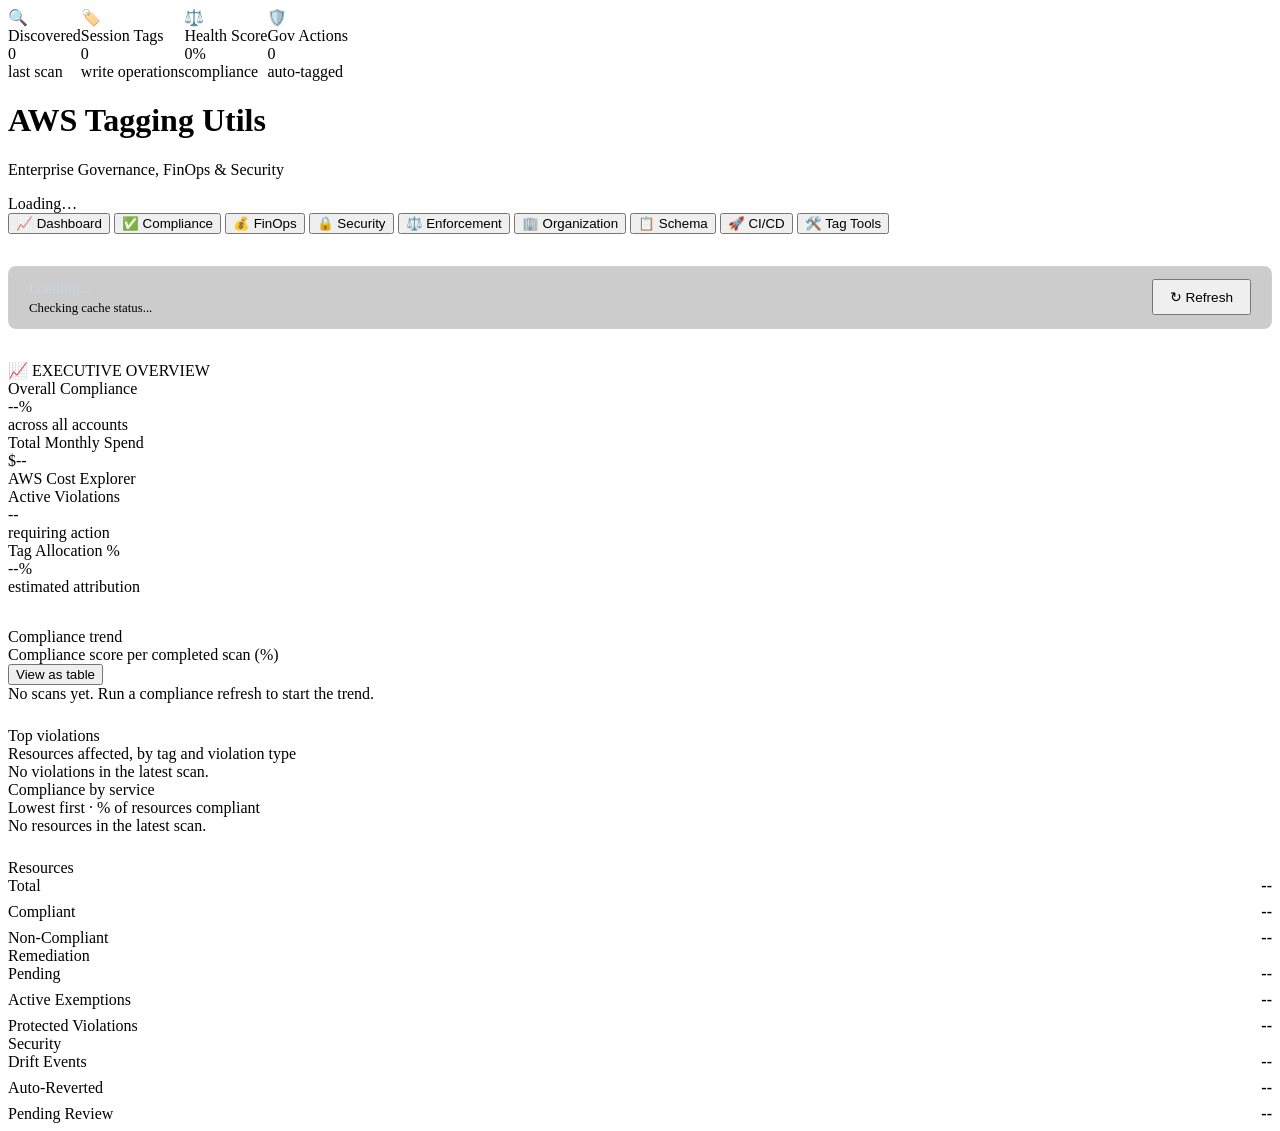
==== commit 2e4fcaad: "fixed bugs & new features introduced" ====
--- a/web/templates/index.html
+++ b/web/templates/index.html
@@ -56,15 +56,8 @@
         <h1>AWS Tagging Utils</h1>
         <p>Enterprise Governance, FinOps &amp; Security</p>
       </div>
-      <div style="display: flex; gap: 1rem; align-items: center;">
-        <label style="margin: 0; color: var(--muted);">Role:</label>
-        <select id="user-role-select" style="width: auto; background: rgba(0,0,0,0.4); font-size: 0.85rem;" onchange="updateRBAC()">
-            <option value="PlatformAdmin">Platform Admin</option>
-            <option value="SecurityAdmin">Security Admin</option>
-            <option value="FinOps">FinOps</option>
-            <option value="ApplicationOwner">App Owner</option>
-            <option value="Viewer">Viewer</option>
-        </select>
+      <div id="identity-badge" class="identity-badge" title="Signed-in identity and roles (from the server)">
+        <span class="identity-user">Loading…</span>
       </div>
     </header>
 
@@ -121,7 +114,31 @@
           <div class="stat-sub">estimated attribution</div>
         </div></div>
       </div>
-      <div style="display: grid; grid-template-columns: 1fr 1fr 1fr; gap: 1.5rem;">
+      <div id="dash-failed-regions" class="banner banner-warn" style="display:none;"></div>
+      <div class="card chart-card" style="margin-bottom: 1.5rem;">
+        <div class="chart-head">
+          <div>
+            <div class="section-title" style="margin:0;">Compliance trend</div>
+            <div class="chart-sub">Compliance score per completed scan (%)</div>
+          </div>
+          <button class="btn-ghost" onclick="toggleTrendTable()" id="trend-table-toggle">View as table</button>
+        </div>
+        <div id="dash-trend" class="chart-body"><div class="chart-empty">No scans yet. Run a compliance refresh to start the trend.</div></div>
+        <div id="dash-trend-table" style="display:none;"></div>
+      </div>
+      <div class="dash-grid-2" style="margin-bottom: 1.5rem;">
+        <div class="card chart-card">
+          <div class="section-title">Top violations</div>
+          <div class="chart-sub">Resources affected, by tag and violation type</div>
+          <div id="dash-top-violations" class="chart-body"><div class="chart-empty">No violations in the latest scan.</div></div>
+        </div>
+        <div class="card chart-card">
+          <div class="section-title">Compliance by service</div>
+          <div class="chart-sub">Lowest first · % of resources compliant</div>
+          <div id="dash-by-service" class="chart-body"><div class="chart-empty">No resources in the latest scan.</div></div>
+        </div>
+      </div>
+      <div class="dash-grid-3">
         <div class="card">
           <div class="section-title">Resources</div>
           <div style="display: flex; flex-direction: column; gap: 8px;">
@@ -158,15 +175,32 @@
           <option value="COMPLIANT">Compliant</option>
           <option value="NON_COMPLIANT">Non-Compliant</option>
         </select>
-        <input type="text" id="comp-filter-text" placeholder="Filter by resource ID or account..." style="flex: 1; font-size: 0.85rem;" oninput="filterComplianceTable()">
-      </div>
+        <select id="comp-filter-service" style="width: auto; font-size: 0.85rem;" onchange="filterComplianceTable()">
+          <option value="">All Services</option>
+        </select>
+        <select id="comp-filter-region" style="width: auto; font-size: 0.85rem;" onchange="filterComplianceTable()">
+          <option value="">All Regions</option>
+        </select>
+        <select id="comp-filter-issue" style="width: auto; font-size: 0.85rem;" onchange="filterComplianceTable()">
+          <option value="">Any Issue</option>
+          <option value="MISSING_REQUIRED">Missing tag</option>
+          <option value="INVALID_VALUE">Invalid value</option>
+          <option value="INVALID_FORMAT">Invalid format</option>
+          <option value="NORMALIZATION_CONFLICT">Conflicting aliases</option>
+          <option value="UNKNOWN_TAG">Unknown tag</option>
+          <option value="EXEMPT">Exempted</option>
+        </select>
+        <input type="text" id="comp-filter-text" placeholder="Filter by ARN, account or tag value..." style="flex: 1; min-width: 200px; font-size: 0.85rem;" oninput="filterComplianceTable()">
+        <a class="btn btn-outline" href="/api/compliance/export.csv" style="padding: 8px 14px; font-size: 0.85rem; text-decoration:none;">⬇ Export CSV</a>
+      </div>
+      <div id="comp-result-count" class="chart-sub" style="margin-bottom: 0.75rem;"></div>
       <div class="table-container">
         <table>
           <thead><tr>
             <th>Resource ID</th><th>Account</th><th>Type</th><th>Status</th>
-            <th>Missing Tags</th><th>Remediation</th><th>Actions</th>
+            <th>Tags</th><th>Issues</th><th>Exemption</th><th>Actions</th>
           </tr></thead>
-          <tbody id="compliance-table-body"><tr><td colspan="7" class="empty-state" style="text-align:center; padding: 2rem; color:var(--muted);">Loading compliance data...</td></tr></tbody>
+          <tbody id="compliance-table-body"><tr><td colspan="8" class="empty-state" style="text-align:center; padding: 2rem; color:var(--muted);">Loading compliance data...</td></tr></tbody>
         </table>
       </div>
     </div>
@@ -525,7 +559,7 @@
           max-height:85vh; overflow-y:auto; box-shadow:0 24px 64px rgba(0,0,0,0.6);
       ">
         <div style="display:flex;justify-content:space-between;align-items:center;margin-bottom:1.5rem;">
-          <h2 style="margin:0;font-size:1.2rem;">🏷️ Fix Missing Tags</h2>
+          <h2 style="margin:0;font-size:1.2rem;">🏷️ Fix Tags</h2>
           <button class="btn-ghost" onclick="closeFixTagsModal()" style="font-size:1.3rem;padding:4px 10px;">&times;</button>
         </div>
 
@@ -540,7 +574,7 @@
         </div>
 
         <div style="font-size:0.85rem;color:var(--muted);margin-bottom:1rem;">
-          Enter values for each missing required tag:
+          Set a value for each tag that is missing or invalid. Other tags on the resource are not changed.
         </div>
 
         <div id="fix-tags-fields" style="display:flex;flex-direction:column;gap:1rem;margin-bottom:1.5rem;"></div>
@@ -556,7 +590,32 @@
 
   </div>
 
-  <script src="/static/app.js?v=5"></script>
+    <!-- ─── EXEMPTION MODAL ─────────────────────────────────────────────── -->
+    <div id="exempt-modal" class="modal-backdrop" style="display:none;">
+      <div class="modal-panel">
+        <div style="display:flex;justify-content:space-between;align-items:center;margin-bottom:1.5rem;">
+          <h2 style="margin:0;font-size:1.2rem;">🛡️ Exempt Resource</h2>
+          <button class="btn-ghost" onclick="closeExemptModal()" style="font-size:1.3rem;padding:4px 10px;">&times;</button>
+        </div>
+        <div style="margin-bottom:1.25rem;">
+          <div style="font-size:0.75rem;color:var(--muted);margin-bottom:4px;">Resource ARN</div>
+          <code id="exempt-arn" style="font-size:0.78rem;color:var(--accent);word-break:break-all;"></code>
+        </div>
+        <label style="font-size:0.8rem;color:var(--muted);display:block;margin-bottom:4px;">Reason <span style="color:var(--danger)">*</span></label>
+        <textarea id="exempt-reason" rows="3" maxlength="1000" placeholder="Why is this resource exempt? Link a ticket if possible." style="width:100%;margin-bottom:1rem;"></textarea>
+        <label style="font-size:0.8rem;color:var(--muted);display:block;margin-bottom:4px;">Expires on <span style="color:var(--danger)">*</span></label>
+        <input id="exempt-expiry" type="date" style="width:100%;margin-bottom:1.25rem;">
+        <div id="exempt-status" style="display:none;font-size:0.85rem;padding:10px 14px;border-radius:8px;margin-bottom:1rem;"></div>
+        <div style="display:flex;gap:12px;justify-content:flex-end;">
+          <button class="btn" onclick="closeExemptModal()" style="background:rgba(255,255,255,0.06);">Cancel</button>
+          <button id="exempt-submit" class="btn btn-primary" onclick="exemptConfirm()">Create Exemption</button>
+        </div>
+      </div>
+    </div>
+
+    <div id="chart-tooltip" class="chart-tooltip" role="tooltip" style="display:none;"></div>
+
+  <script src="/static/app.js?v=6"></script>
 
 </body>
 
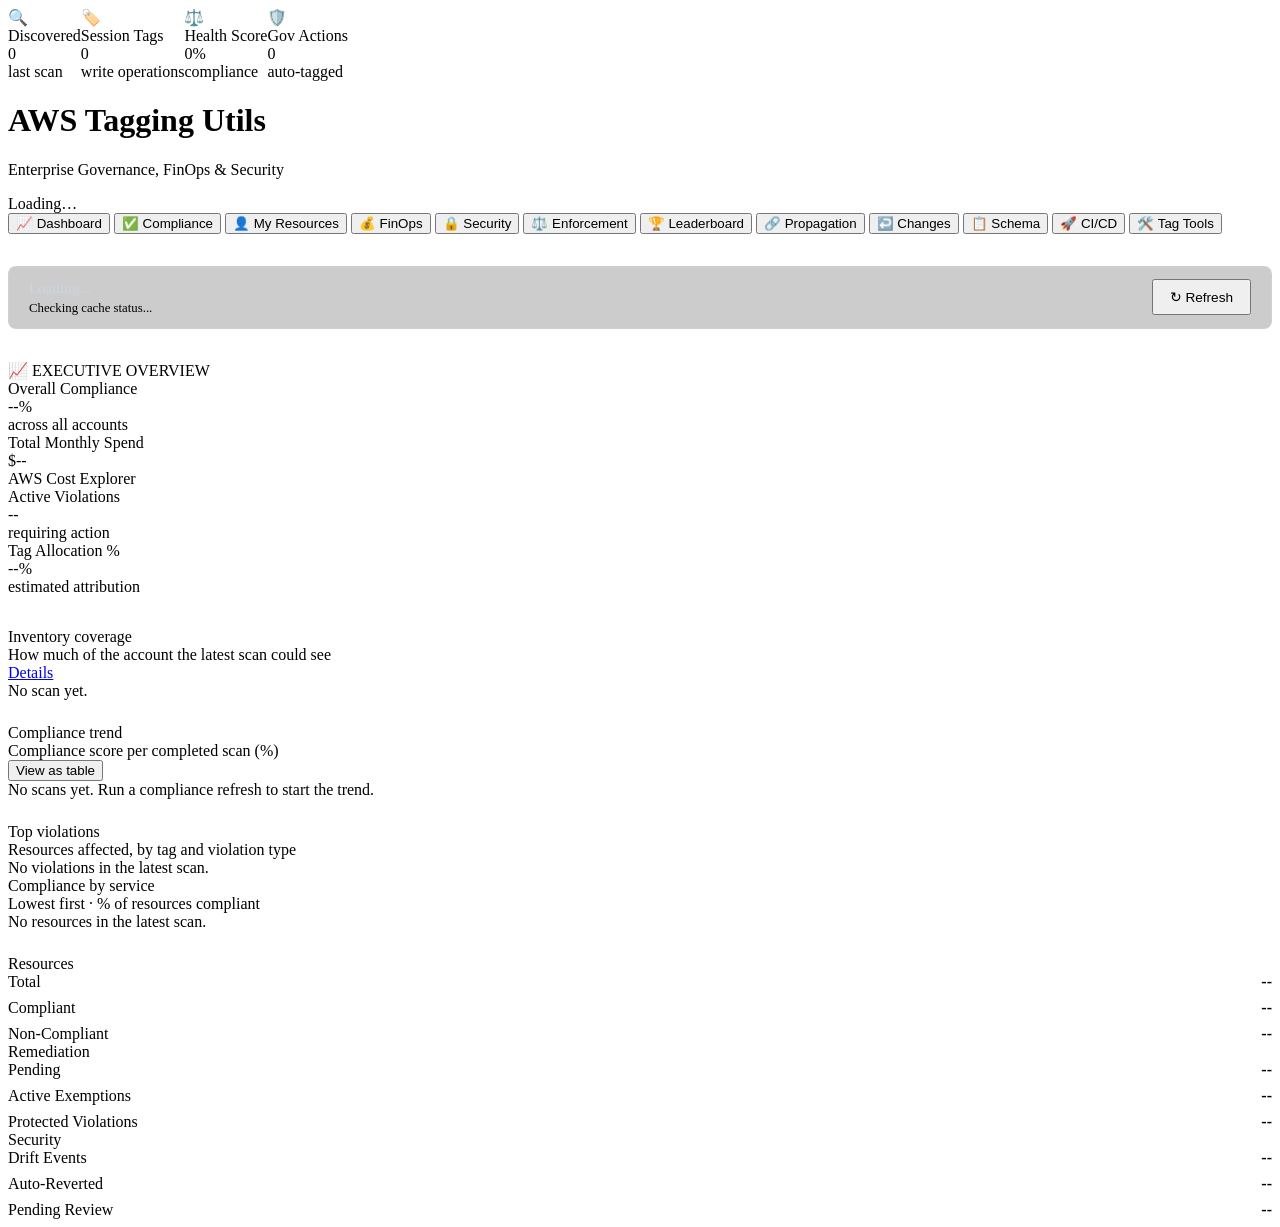
==== commit b3c61979: "fixed bugs & new features introduced" ====
--- a/web/templates/index.html
+++ b/web/templates/index.html
@@ -66,10 +66,13 @@
     <div class="tabs" style="margin-bottom: 2rem; flex-wrap: wrap;">
       <button class="tab-btn active" data-tab="dashboard" id="ent-tab-dashboard">📈 Dashboard</button>
       <button class="tab-btn" data-tab="compliance" id="ent-tab-compliance">✅ Compliance</button>
+      <button class="tab-btn" data-tab="mine" id="ent-tab-mine">👤 My Resources</button>
       <button class="tab-btn" data-tab="finops" id="ent-tab-finops">💰 FinOps</button>
       <button class="tab-btn" data-tab="security" id="ent-tab-security">🔒 Security</button>
       <button class="tab-btn" data-tab="enforcement" id="ent-tab-enforcement">⚖️ Enforcement</button>
-      <button class="tab-btn" data-tab="organization" id="ent-tab-organization">🏢 Organization</button>
+      <button class="tab-btn" data-tab="organization" id="ent-tab-organization">🏆 Leaderboard</button>
+      <button class="tab-btn" data-tab="propagation" id="ent-tab-propagation">🔗 Propagation</button>
+      <button class="tab-btn" data-tab="changes" id="ent-tab-changes">↩️ Changes</button>
       <button class="tab-btn" data-tab="schema" id="ent-tab-schema">📋 Schema</button>
       <button class="tab-btn" data-tab="cicd" id="ent-tab-cicd">🚀 CI/CD</button>
       <button class="tab-btn" data-tab="legacy" id="ent-tab-legacy">🛠️ Tag Tools</button>
@@ -115,6 +118,16 @@
         </div></div>
       </div>
       <div id="dash-failed-regions" class="banner banner-warn" style="display:none;"></div>
+      <div class="card" id="dash-coverage" style="margin-bottom: 1.5rem;">
+        <div class="chart-head">
+          <div>
+            <div class="section-title" style="margin:0;">Inventory coverage</div>
+            <div class="chart-sub" id="dash-coverage-sub">How much of the account the latest scan could see</div>
+          </div>
+          <a class="btn-ghost" href="#schema" onclick="document.getElementById('ent-tab-schema').click(); return false;">Details</a>
+        </div>
+        <div class="coverage-grid" id="dash-coverage-body"><div class="chart-empty">No scan yet.</div></div>
+      </div>
       <div class="card chart-card" style="margin-bottom: 1.5rem;">
         <div class="chart-head">
           <div>
@@ -188,19 +201,29 @@
           <option value="INVALID_FORMAT">Invalid format</option>
           <option value="NORMALIZATION_CONFLICT">Conflicting aliases</option>
           <option value="UNKNOWN_TAG">Unknown tag</option>
+          <option value="NEVER_TAGGED">Never tagged</option>
           <option value="EXEMPT">Exempted</option>
         </select>
         <input type="text" id="comp-filter-text" placeholder="Filter by ARN, account or tag value..." style="flex: 1; min-width: 200px; font-size: 0.85rem;" oninput="filterComplianceTable()">
         <a class="btn btn-outline" href="/api/compliance/export.csv" style="padding: 8px 14px; font-size: 0.85rem; text-decoration:none;">⬇ Export CSV</a>
       </div>
-      <div id="comp-result-count" class="chart-sub" style="margin-bottom: 0.75rem;"></div>
+      <div class="bulk-bar">
+        <div id="comp-result-count" class="chart-sub"></div>
+        <div class="bulk-actions">
+          <span id="bulk-selected-count" class="chart-sub">0 selected</span>
+          <button class="btn-ghost" onclick="selectAllFiltered(true)">Select all filtered</button>
+          <button class="btn-ghost" onclick="selectAllFiltered(false)">Clear</button>
+          <button class="btn btn-primary bulk-primary" id="btn-bulk-fix" data-perm="modify_tags" onclick="openBulkFix()" disabled>Bulk fix…</button>
+        </div>
+      </div>
       <div class="table-container">
         <table>
           <thead><tr>
+            <th style="width:32px"><input type="checkbox" id="comp-select-page" title="Select this page" onclick="selectPage(this.checked)"></th>
             <th>Resource ID</th><th>Account</th><th>Type</th><th>Status</th>
             <th>Tags</th><th>Issues</th><th>Exemption</th><th>Actions</th>
           </tr></thead>
-          <tbody id="compliance-table-body"><tr><td colspan="8" class="empty-state" style="text-align:center; padding: 2rem; color:var(--muted);">Loading compliance data...</td></tr></tbody>
+          <tbody id="compliance-table-body"><tr><td colspan="9" class="empty-state" style="text-align:center; padding: 2rem; color:var(--muted);">Loading compliance data...</td></tr></tbody>
         </table>
       </div>
     </div>
@@ -302,14 +325,103 @@
       </div>
     </div>
 
-    <!-- ORGANIZATION -->
+    <!-- MY RESOURCES -->
+    <div id="view-ent-mine" class="ent-view" style="display:none;">
+      <div class="section-title">👤 MY RESOURCES</div>
+      <div class="bulk-bar">
+        <div class="chart-sub" id="mine-identity">Resources whose Owner tag matches you.</div>
+        <div class="bulk-actions" id="mine-admin" style="display:none;">
+          <input type="text" id="mine-owner" placeholder="View as owner (admins)…" style="font-size:0.85rem; width:240px;">
+          <button class="btn-ghost" onclick="loadMine()">View</button>
+        </div>
+      </div>
+      <div class="stats-bar" style="margin-bottom: 1.5rem;">
+        <div class="stat-card"><div class="stat-info"><div class="stat-label">My resources</div><div class="stat-value" id="mine-total">--</div><div class="stat-sub" id="mine-pct">compliant</div></div></div>
+        <div class="stat-card"><div class="stat-info"><div class="stat-label">Need attention</div><div class="stat-value red" id="mine-noncomp">--</div><div class="stat-sub">non-compliant</div></div></div>
+        <div class="stat-card"><div class="stat-info"><div class="stat-label">Exemptions expiring</div><div class="stat-value yellow" id="mine-expiring">--</div><div class="stat-sub" id="mine-expiring-sub">soon</div></div></div>
+        <div class="stat-card"><div class="stat-info"><div class="stat-label">Unallocated share</div><div class="stat-value yellow" id="mine-unalloc">--</div><div class="stat-sub" id="mine-cost-sub">of my month-to-date spend</div></div></div>
+      </div>
+      <div id="mine-cost-note" class="banner banner-warn" style="display:none;"></div>
+      <div class="dash-grid-2" style="margin-bottom: 1.5rem;">
+        <div class="card chart-card"><div class="section-title">My top violations</div><div id="mine-violations" class="chart-body"></div></div>
+        <div class="card"><div class="section-title">Exemptions expiring soon</div><div id="mine-exemptions"></div></div>
+      </div>
+      <div class="bulk-bar">
+        <div class="chart-sub" id="mine-count"></div>
+        <div class="bulk-actions"><button class="btn btn-primary bulk-primary" data-perm="modify_tags" onclick="openBulkFix(mineNonCompliant())">Fix all mine…</button></div>
+      </div>
+      <div class="table-container">
+        <table><thead><tr><th>Resource</th><th>Type</th><th>Status</th><th>Tags</th><th>Issues</th></tr></thead>
+        <tbody id="mine-table-body"><tr><td colspan="5" style="text-align:center; padding: 2rem; color:var(--muted);">Loading…</td></tr></tbody></table>
+      </div>
+    </div>
+
+    <!-- LEADERBOARD (organization) -->
     <div id="view-ent-organization" class="ent-view" style="display:none;">
-      <div class="section-title">🏢 MULTI-ACCOUNT ORGANIZATION</div>
-      <div class="table-container">
-        <table>
-          <thead><tr><th>Account</th><th>OU</th><th>Compliance %</th><th>Resources</th><th>Violations</th><th>Monthly Spend</th></tr></thead>
-          <tbody id="org-table-body"><tr><td colspan="6" style="text-align:center; padding: 2rem; color:var(--muted);">Loading...</td></tr></tbody>
-        </table>
+      <div class="section-title">🏆 COMPLIANCE LEADERBOARD</div>
+      <div class="bulk-bar">
+        <div class="segmented" id="lb-dimension">
+          <button data-dim="team" class="active">Team</button>
+          <button data-dim="account">Account</button>
+          <button data-dim="ou">OU</button>
+          <button data-dim="service">Service</button>
+        </div>
+        <div class="chart-sub" id="lb-compared"></div>
+      </div>
+      <div id="lb-improved" class="chip-row"></div>
+      <div class="table-container" style="margin-bottom: 2rem;">
+        <table><thead><tr><th style="width:48px">#</th><th>Name</th><th style="width:38%">Compliance</th><th>Week over week</th><th>Resources</th><th>Non-compliant</th></tr></thead>
+        <tbody id="lb-table-body"><tr><td colspan="6" style="text-align:center; padding: 2rem; color:var(--muted);">Loading…</td></tr></tbody></table>
+      </div>
+      <div class="bulk-bar">
+        <div class="section-title" style="margin:0;">ACCOUNTS SCANNED</div>
+        <button class="btn-ghost" data-perm="manage_exemptions" onclick="refreshOrgDirectory()">Refresh names & OUs</button>
+      </div>
+      <div class="table-container">
+        <table><thead><tr><th>Account</th><th>OU</th><th>Compliance %</th><th>Resources</th><th>Scan errors</th></tr></thead>
+        <tbody id="org-table-body"><tr><td colspan="5" style="text-align:center; padding: 2rem; color:var(--muted);">Loading...</td></tr></tbody></table>
+      </div>
+    </div>
+
+    <!-- PROPAGATION -->
+    <div id="view-ent-propagation" class="ent-view" style="display:none;">
+      <div class="section-title">🔗 TAG PROPAGATION</div>
+      <p class="chart-sub" style="margin-top:0">Children that don't carry their parent's tags — the usual reason "we tagged it but the cost is still untagged". Name and aws:* tags are never propagated.</p>
+      <div class="card" style="margin-bottom: 1.5rem;">
+        <div id="prop-rules" class="rule-grid"></div>
+        <div class="bulk-bar" style="margin: 1rem 0 0;">
+          <div class="chart-sub" id="prop-status">No check run yet.</div>
+          <button class="btn btn-primary bulk-primary" id="btn-prop-run" onclick="runPropagation()">Run check</button>
+        </div>
+      </div>
+      <div id="prop-summary" class="chip-row"></div>
+      <div class="bulk-bar">
+        <div class="bulk-actions">
+          <select id="prop-filter-rule" onchange="renderPropagation()" style="width:auto;font-size:0.85rem"><option value="">All rules</option></select>
+          <select id="prop-filter-kind" onchange="renderPropagation()" style="width:auto;font-size:0.85rem">
+            <option value="">Tags & config</option><option value="tags">Missing/mismatched tags</option><option value="config">Propagation switched off</option>
+          </select>
+          <label class="chart-sub" style="display:flex;gap:6px;align-items:center;margin:0"><input type="checkbox" id="prop-overwrite"> Overwrite mismatched values</label>
+        </div>
+        <div class="bulk-actions">
+          <span class="chart-sub" id="prop-selected">0 selected</span>
+          <button class="btn-ghost" onclick="propSelectAll(true)">Select all shown</button>
+          <button class="btn btn-primary bulk-primary" data-perm="modify_tags" onclick="previewPropagationFix()">Preview fix…</button>
+        </div>
+      </div>
+      <div class="table-container">
+        <table><thead><tr><th style="width:32px"></th><th>Rule</th><th>Parent</th><th>Child / setting</th><th>Missing</th><th>Mismatched</th></tr></thead>
+        <tbody id="prop-table-body"><tr><td colspan="6" style="text-align:center; padding: 2rem; color:var(--muted);">Run a check to see findings.</td></tr></tbody></table>
+      </div>
+    </div>
+
+    <!-- CHANGES (change sets) -->
+    <div id="view-ent-changes" class="ent-view" style="display:none;">
+      <div class="section-title">↩️ CHANGE SETS</div>
+      <p class="chart-sub" style="margin-top:0">Every bulk fix and propagation fix is recorded here and can be undone. Undo skips keys someone changed since.</p>
+      <div class="table-container">
+        <table><thead><tr><th>When</th><th>Who</th><th>Kind</th><th>Description</th><th>Result</th><th>Status</th><th>Actions</th></tr></thead>
+        <tbody id="changes-table-body"><tr><td colspan="7" style="text-align:center; padding: 2rem; color:var(--muted);">Loading…</td></tr></tbody></table>
       </div>
     </div>
 
@@ -324,6 +436,12 @@
           <thead><tr><th>Tag</th><th>Required</th><th>Protected</th><th>FinOps</th><th>Allowed Values</th><th>Regex</th><th>Description</th></tr></thead>
           <tbody id="schema-table-body"><tr><td colspan="7" style="text-align:center; padding: 2rem; color:var(--muted);">Loading schema...</td></tr></tbody>
         </table>
+      </div>
+      <div class="section-title" style="margin-top: 2rem;">🔭 DISCOVERED BUT NOT EVALUATED</div>
+      <p class="chart-sub" id="coverage-hint" style="margin-top:0"></p>
+      <div class="table-container">
+        <table><thead><tr><th>Resource type</th><th>Resources found</th></tr></thead>
+        <tbody id="coverage-table-body"><tr><td colspan="2" style="text-align:center; padding: 1.5rem; color:var(--muted);">Loading…</td></tr></tbody></table>
       </div>
     </div>
 
@@ -351,7 +469,7 @@
           <button class="legacy-nav-btn" data-legacy-tab="write" style="text-align: left; padding: 10px; background: transparent; border: 1px solid transparent; color: var(--muted); cursor: pointer; border-radius: 6px;">2. Batch Tagging</button>
           <button class="legacy-nav-btn" data-legacy-tab="gov" style="text-align: left; padding: 10px; background: transparent; border: 1px solid transparent; color: var(--muted); cursor: pointer; border-radius: 6px;">3. Auto-Tagging</button>
           <button class="legacy-nav-btn" data-legacy-tab="report" style="text-align: left; padding: 10px; background: transparent; border: 1px solid transparent; color: var(--muted); cursor: pointer; border-radius: 6px;">4. Compliance Audit</button>
-          <button class="legacy-nav-btn" data-legacy-tab="sync" style="text-align: left; padding: 10px; background: transparent; border: 1px solid transparent; color: var(--muted); cursor: pointer; border-radius: 6px;">5. VPC Propagator</button>
+          <button class="legacy-nav-btn" data-legacy-tab="sync" style="text-align: left; padding: 10px; background: transparent; border: 1px solid transparent; color: var(--muted); cursor: pointer; border-radius: 6px;">5. Tag Propagator</button>
         </nav>
 
         <!-- Read Panel Config -->
@@ -481,24 +599,45 @@
 
         <!-- Sync Panel Config -->
         <div id="config-sync" class="card config-panel" style="display: none;">
-          <div class="section-title">VPC Tag Propagation</div>
+          <div class="section-title">Tag Propagation</div>
           <div class="field">
             <label>Target Region</label>
             <div id="sync-region-picker"></div>
           </div>
           <div class="field">
-            <label for="sync-vpc-id">Parent VPC ID</label>
-            <input id="sync-vpc-id" type="text" placeholder="vpc-0a1b2c3d4e5f67890">
+            <label for="sync-rule">Parent type</label>
+            <select id="sync-rule">
+              <option value="vpc">VPC → subnets, SGs, route tables, gateways, NACLs, endpoints</option>
+              <option value="ec2_instance">EC2 instance → EBS volumes & network interfaces</option>
+              <option value="ebs_volume">EBS volume → snapshots</option>
+              <option value="asg">Auto Scaling group → instances (+ PropagateAtLaunch)</option>
+              <option value="ecs_service">ECS service → tasks (+ propagateTags)</option>
+              <option value="cloudformation">CloudFormation stack → its resources</option>
+              <option value="rds_cluster">RDS cluster → DB instances</option>
+              <option value="eks_cluster">EKS cluster → node groups</option>
+              <option value="elbv2">Load balancer → target groups</option>
+              <option value="lambda">Lambda function → log group</option>
+            </select>
+          </div>
+          <div class="field">
+            <label for="sync-vpc-id">Parent ID, name or ARN</label>
+            <input id="sync-vpc-id" type="text" placeholder="vpc-0a1b2c3d4e5f67890 / my-asg / my-stack">
+          </div>
+          <div class="field" style="display:flex; gap:8px; align-items:center;">
+            <input type="checkbox" id="sync-overwrite" style="width:auto"> <label for="sync-overwrite" style="margin:0">Overwrite child values that differ</label>
           </div>
           <div class="field"
             style="background: rgba(255,255,255,0.03); padding: 12px; border-radius: 8px; font-size: 0.85rem; color: var(--muted);">
-            Propagates all tags from the parent VPC to its child resources — Subnets, Security Groups, Route Tables,
-            Internet Gateways, and NAT Gateways.
-          </div>
-          <button class="btn btn-primary" id="btn-sync"
-            style="width: 100%; height: 50px; font-size: 1rem; background: linear-gradient(135deg,#8b5cf6,#d946ef);">
-            Propagate VPC Tags
-          </button>
+            Copies the parent's governance tags to its children. <b>Name</b> and <b>aws:*</b> tags are never copied.
+            Preview first; applied changes can be undone from the Changes tab.
+          </div>
+          <div style="display:flex; gap:10px;">
+            <button class="btn btn-outline" id="btn-sync-preview" style="flex:1; height: 50px;">Preview</button>
+            <button class="btn btn-primary" id="btn-sync"
+              style="flex:1; height: 50px; font-size: 1rem; background: linear-gradient(135deg,#8b5cf6,#d946ef);">
+              Propagate
+            </button>
+          </div>
         </div>
       </aside>
 
@@ -613,9 +752,27 @@
       </div>
     </div>
 
+    <!-- ─── CHANGE PREVIEW MODAL (bulk fix / propagation) ───────────────── -->
+    <div id="change-modal" class="modal-backdrop" style="display:none;">
+      <div class="modal-panel modal-wide">
+        <div style="display:flex;justify-content:space-between;align-items:center;margin-bottom:1rem;">
+          <h2 style="margin:0;font-size:1.2rem;" id="change-title">Bulk fix</h2>
+          <button class="btn-ghost" onclick="closeChangeModal()" style="font-size:1.3rem;padding:4px 10px;">&times;</button>
+        </div>
+        <div id="change-form"></div>
+        <div id="change-status" style="display:none;font-size:0.85rem;padding:10px 14px;border-radius:8px;margin:1rem 0;"></div>
+        <div id="change-preview"></div>
+        <div style="display:flex;gap:12px;justify-content:flex-end;margin-top:1rem;">
+          <button class="btn" onclick="closeChangeModal()" style="background:rgba(255,255,255,0.06);">Close</button>
+          <button id="change-preview-btn" class="btn btn-outline">Preview</button>
+          <button id="change-apply-btn" class="btn btn-primary" disabled>Apply</button>
+        </div>
+      </div>
+    </div>
+
     <div id="chart-tooltip" class="chart-tooltip" role="tooltip" style="display:none;"></div>
 
-  <script src="/static/app.js?v=6"></script>
+  <script src="/static/app.js?v=7"></script>
 
 </body>
 
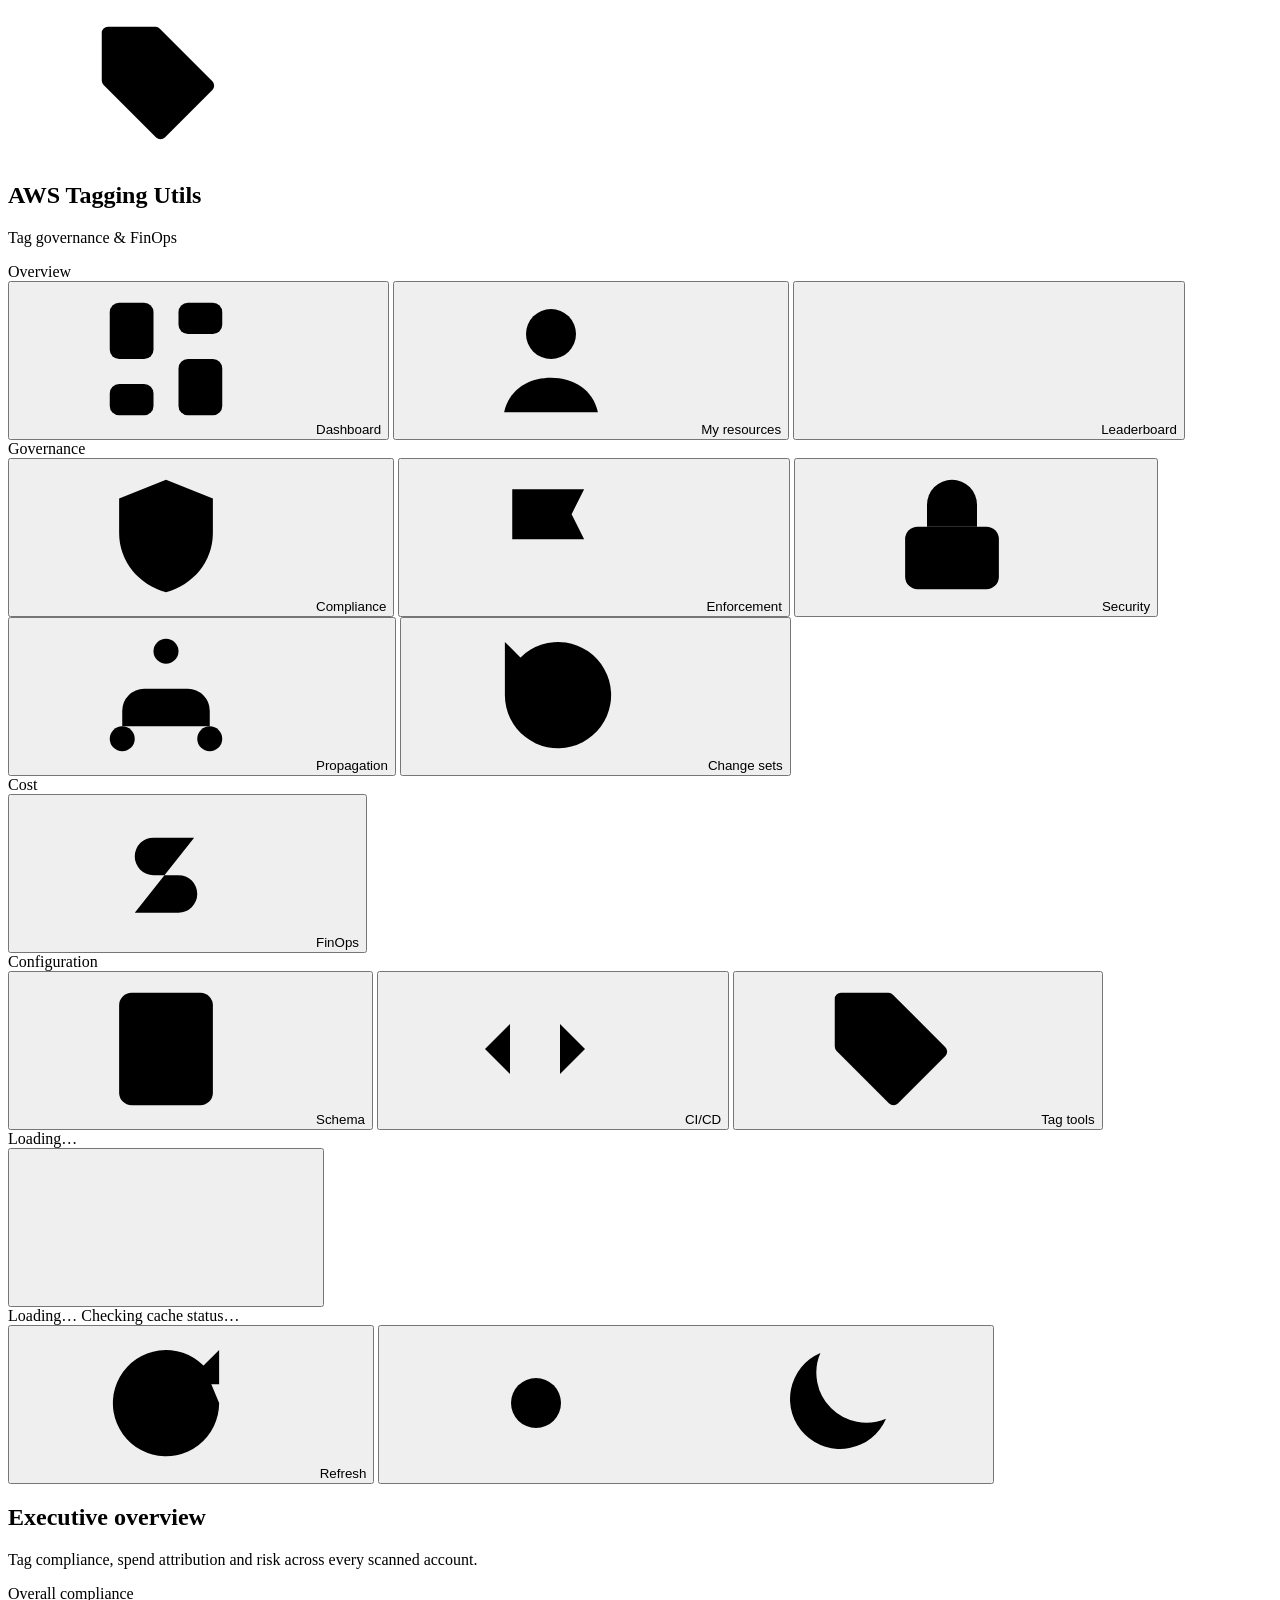
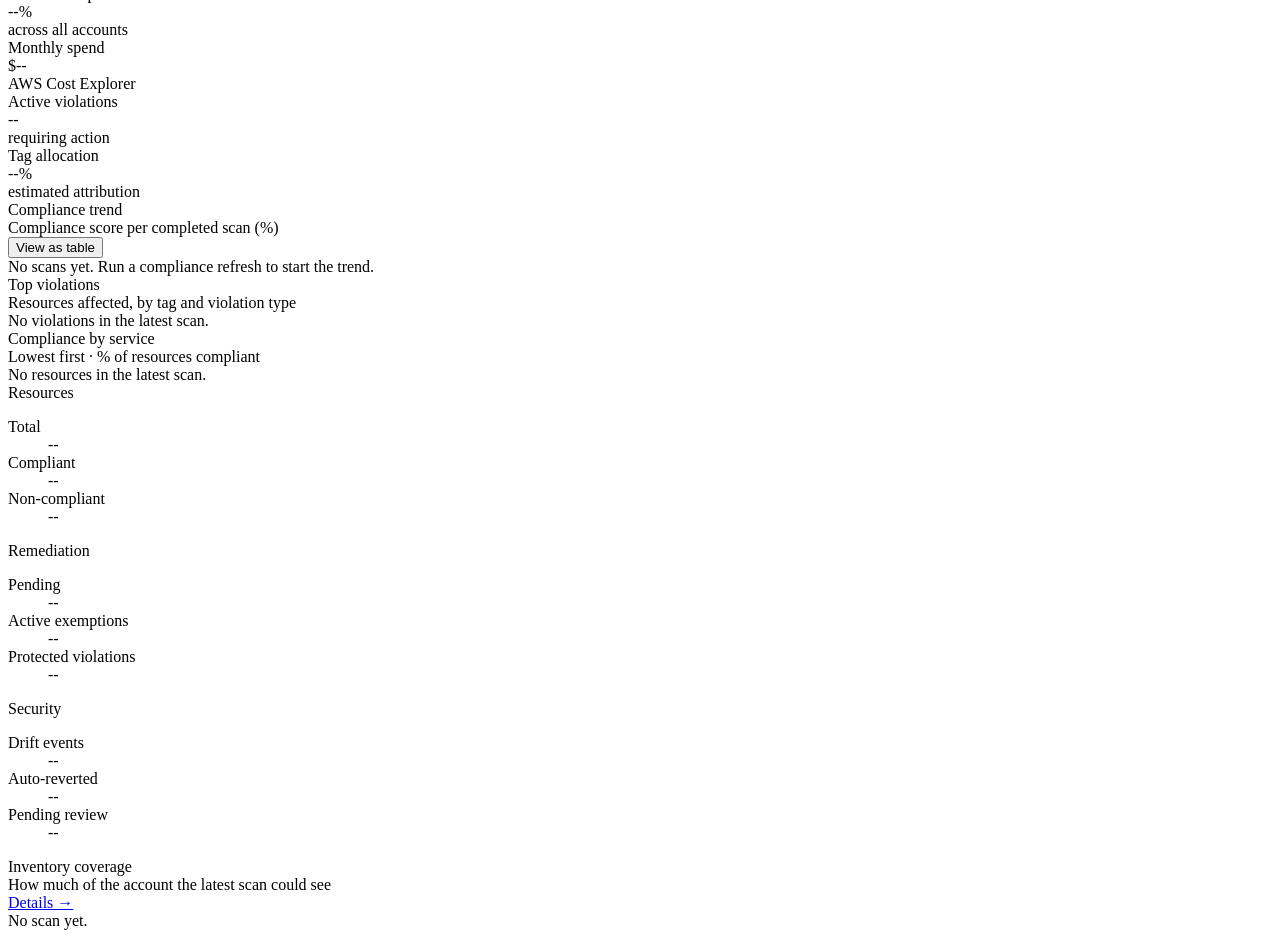
==== commit 954b0b3c: "New UI" ====
--- a/web/templates/index.html
+++ b/web/templates/index.html
@@ -4,134 +4,156 @@
 <head>
   <meta charset="utf-8" />
   <meta name="viewport" content="width=device-width, initial-scale=1" />
-  <title>AWS Tagging Dashboard</title>
-  <link rel="stylesheet" href="/static/app.css">
-
+  <title>Tag Governance</title>
+  <script>
+    // Apply the saved theme before first paint so there is no flash.
+    try { var t = localStorage.getItem('atu-theme'); if (t === 'light' || t === 'dark') document.documentElement.dataset.theme = t; } catch (e) {}
+  </script>
   <link rel="preconnect" href="https://fonts.googleapis.com" />
   <link rel="preconnect" href="https://fonts.gstatic.com" crossorigin />
   <link
-    href="https://fonts.googleapis.com/css2?family=Outfit:wght@400;500;600;700&family=Fira+Code:wght@400;500&display=swap"
+    href="https://fonts.googleapis.com/css2?family=Inter:wght@400;500;600;700&family=JetBrains+Mono:wght@400;500&display=swap"
     rel="stylesheet" />
+  <link rel="stylesheet" href="/static/app.css?v=8">
 </head>
 
 <body>
-  <div class="app-container">
+  <!-- ─── ICON SPRITE ────────────────────────────────────────────────── -->
+  <svg width="0" height="0" style="position:absolute" aria-hidden="true">
+    <defs>
+      <symbol id="i-dashboard" viewBox="0 0 24 24"><rect x="3" y="3" width="7" height="9" rx="1.5"/><rect x="14" y="3" width="7" height="5" rx="1.5"/><rect x="14" y="12" width="7" height="9" rx="1.5"/><rect x="3" y="16" width="7" height="5" rx="1.5"/></symbol>
+      <symbol id="i-shield" viewBox="0 0 24 24"><path d="M12 3l7.5 3v5.5c0 4.6-3.2 8.3-7.5 9.5-4.3-1.2-7.5-4.9-7.5-9.5V6z"/><path d="M9 12l2.2 2.2L15.5 10"/></symbol>
+      <symbol id="i-user" viewBox="0 0 24 24"><circle cx="12" cy="8" r="4"/><path d="M4.5 20.5c.8-3.6 3.9-5.5 7.5-5.5s6.7 1.9 7.5 5.5"/></symbol>
+      <symbol id="i-dollar" viewBox="0 0 24 24"><path d="M12 2.5v19"/><path d="M16.5 6.5H10a3 3 0 0 0 0 6h4a3 3 0 0 1 0 6H7"/></symbol>
+      <symbol id="i-lock" viewBox="0 0 24 24"><rect x="4.5" y="10.5" width="15" height="10" rx="2"/><path d="M8 10.5V7a4 4 0 0 1 8 0v3.5"/></symbol>
+      <symbol id="i-flag" viewBox="0 0 24 24"><path d="M5 21V4"/><path d="M5 4.5h11.5l-2 4 2 4H5"/></symbol>
+      <symbol id="i-bars" viewBox="0 0 24 24"><path d="M5 20V11"/><path d="M12 20V4"/><path d="M19 20v-6"/></symbol>
+      <symbol id="i-branch" viewBox="0 0 24 24"><circle cx="12" cy="5" r="2"/><circle cx="5" cy="19" r="2"/><circle cx="19" cy="19" r="2"/><path d="M12 7v4"/><path d="M5 17v-2.5a3.5 3.5 0 0 1 3.5-3.5h7a3.5 3.5 0 0 1 3.5 3.5V17"/></symbol>
+      <symbol id="i-history" viewBox="0 0 24 24"><path d="M3.5 12a8.5 8.5 0 1 0 2.6-6.1L3.5 8.5"/><path d="M3.5 3.5v5h5"/><path d="M12 7.5V12l3 2"/></symbol>
+      <symbol id="i-doc" viewBox="0 0 24 24"><rect x="4.5" y="3" width="15" height="18" rx="2"/><path d="M8.5 8h7"/><path d="M8.5 12h7"/><path d="M8.5 16h4"/></symbol>
+      <symbol id="i-code" viewBox="0 0 24 24"><path d="M8 8l-4 4 4 4"/><path d="M16 8l4 4-4 4"/><path d="M13.5 5l-3 14"/></symbol>
+      <symbol id="i-tag" viewBox="0 0 24 24"><path d="M3 11.6V4a1 1 0 0 1 1-1h7.6a1 1 0 0 1 .7.3l8.4 8.4a1 1 0 0 1 0 1.4l-7.6 7.6a1 1 0 0 1-1.4 0L3.3 12.3a1 1 0 0 1-.3-.7z"/><circle cx="7.5" cy="7.5" r="1.5"/></symbol>
+      <symbol id="i-refresh" viewBox="0 0 24 24"><path d="M20.5 12a8.5 8.5 0 1 1-2.5-6"/><path d="M20.5 3.5V9H15"/></symbol>
+      <symbol id="i-menu" viewBox="0 0 24 24"><path d="M4 6.5h16"/><path d="M4 12h16"/><path d="M4 17.5h16"/></symbol>
+      <symbol id="i-sun" viewBox="0 0 24 24"><circle cx="12" cy="12" r="4"/><path d="M12 2.5v2M12 19.5v2M4.6 4.6l1.4 1.4M18 18l1.4 1.4M2.5 12h2M19.5 12h2M4.6 19.4L6 18M18 6l1.4-1.4"/></symbol>
+      <symbol id="i-moon" viewBox="0 0 24 24"><path d="M20 14.5A8 8 0 0 1 9.5 4a8 8 0 1 0 10.5 10.5z"/></symbol>
+      <symbol id="i-download" viewBox="0 0 24 24"><path d="M12 3.5v12"/><path d="M7 11l5 5 5-5"/><path d="M4.5 20.5h15"/></symbol>
+      <symbol id="i-x" viewBox="0 0 24 24"><path d="M6 6l12 12M18 6L6 18"/></symbol>
+      <symbol id="i-search" viewBox="0 0 24 24"><circle cx="11" cy="11" r="6.5"/><path d="M20 20l-4.2-4.2"/></symbol>
+      <symbol id="i-alert" viewBox="0 0 24 24"><path d="M12 3.5l9.5 16.5h-19z"/><path d="M12 10v4.5"/><path d="M12 17.5v.01"/></symbol>
+      <symbol id="i-scan" viewBox="0 0 24 24"><path d="M4 8V5.5A1.5 1.5 0 0 1 5.5 4H8M16 4h2.5A1.5 1.5 0 0 1 20 5.5V8M20 16v2.5a1.5 1.5 0 0 1-1.5 1.5H16M8 20H5.5A1.5 1.5 0 0 1 4 18.5V16"/><path d="M4 12h16"/></symbol>
+    </defs>
+  </svg>
+
+  <div class="shell">
     <div id="toast-container"></div>
-    <div class="stats-bar" id="stats-bar" style="display:flex">
-      <div class="stat-card">
-        <div class="stat-icon blue">🔍</div>
-        <div class="stat-info">
-          <div class="stat-label">Discovered</div>
-          <div class="stat-value blue" id="stat-discovered">0</div>
-          <div class="stat-sub">last scan</div>
-        </div>
-      </div>
-      <div class="stat-card">
-        <div class="stat-icon green">🏷️</div>
-        <div class="stat-info">
-          <div class="stat-label">Session Tags</div>
-          <div class="stat-value green" id="stat-tagged">0</div>
-          <div class="stat-sub">write operations</div>
-        </div>
-      </div>
-      <div class="stat-card">
-        <div class="stat-icon yellow">⚖️</div>
-        <div class="stat-info">
-          <div class="stat-label">Health Score</div>
-          <div class="stat-value yellow" id="stat-score">0%</div>
-          <div class="stat-sub">compliance</div>
-        </div>
-      </div>
-      <div class="stat-card">
-        <div class="stat-icon purple">🛡️</div>
-        <div class="stat-info">
-          <div class="stat-label">Gov Actions</div>
-          <div class="stat-value purple" id="stat-gov">0</div>
-          <div class="stat-sub">auto-tagged</div>
-        </div>
-      </div>
-    </div>
-        <header>
+
+    <!-- ─── SIDEBAR ─────────────────────────────────────────────────── -->
+    <aside class="sidebar" id="sidebar">
       <div class="brand">
-        <h1>AWS Tagging Utils</h1>
-        <p>Enterprise Governance, FinOps &amp; Security</p>
-      </div>
-      <div id="identity-badge" class="identity-badge" title="Signed-in identity and roles (from the server)">
-        <span class="identity-user">Loading…</span>
-      </div>
-    </header>
-
-
-    <!-- Enterprise Navigation -->
-    <div class="tabs" style="margin-bottom: 2rem; flex-wrap: wrap;">
-      <button class="tab-btn active" data-tab="dashboard" id="ent-tab-dashboard">📈 Dashboard</button>
-      <button class="tab-btn" data-tab="compliance" id="ent-tab-compliance">✅ Compliance</button>
-      <button class="tab-btn" data-tab="mine" id="ent-tab-mine">👤 My Resources</button>
-      <button class="tab-btn" data-tab="finops" id="ent-tab-finops">💰 FinOps</button>
-      <button class="tab-btn" data-tab="security" id="ent-tab-security">🔒 Security</button>
-      <button class="tab-btn" data-tab="enforcement" id="ent-tab-enforcement">⚖️ Enforcement</button>
-      <button class="tab-btn" data-tab="organization" id="ent-tab-organization">🏆 Leaderboard</button>
-      <button class="tab-btn" data-tab="propagation" id="ent-tab-propagation">🔗 Propagation</button>
-      <button class="tab-btn" data-tab="changes" id="ent-tab-changes">↩️ Changes</button>
-      <button class="tab-btn" data-tab="schema" id="ent-tab-schema">📋 Schema</button>
-      <button class="tab-btn" data-tab="cicd" id="ent-tab-cicd">🚀 CI/CD</button>
-      <button class="tab-btn" data-tab="legacy" id="ent-tab-legacy">🛠️ Tag Tools</button>
-    </div>
-
-    <div id="compliance-status-bar" style="display: flex; justify-content: space-between; align-items: center; background: rgba(0,0,0,0.2); padding: 12px 20px; border-radius: 8px; margin-bottom: 2rem; border: 1px solid rgba(255,255,255,0.05);">
-      <div style="display: flex; flex-direction: column; gap: 4px;">
-        <span id="meta-status-text" style="font-weight: 500; font-size: 0.95rem; color: #cbd5e1;">Loading...</span>
-        <span id="meta-last-updated" style="font-size: 0.8rem; color: var(--muted);">Checking cache status...</span>
-      </div>
-      <div>
-        <button id="btn-refresh-compliance" class="btn btn-outline" style="padding: 8px 16px; font-size: 0.85rem;" onclick="triggerBackgroundRefresh()">
-          <span class="icon">↻</span> Refresh
-        </button>
-      </div>
-    </div>
+        <div class="brand-mark"><svg class="ico"><use href="#i-tag"/></svg></div>
+        <div class="brand-text">
+          <h1>AWS Tagging Utils</h1>
+          <p>Tag governance &amp; FinOps</p>
+        </div>
+      </div>
+
+      <nav class="nav" aria-label="Main">
+        <div class="nav-group">
+          <div class="nav-label">Overview</div>
+          <button class="tab-btn active" data-tab="dashboard" id="ent-tab-dashboard"><svg class="ico"><use href="#i-dashboard"/></svg>Dashboard</button>
+          <button class="tab-btn" data-tab="mine" id="ent-tab-mine"><svg class="ico"><use href="#i-user"/></svg>My resources</button>
+          <button class="tab-btn" data-tab="organization" id="ent-tab-organization"><svg class="ico"><use href="#i-bars"/></svg>Leaderboard</button>
+        </div>
+        <div class="nav-group">
+          <div class="nav-label">Governance</div>
+          <button class="tab-btn" data-tab="compliance" id="ent-tab-compliance"><svg class="ico"><use href="#i-shield"/></svg>Compliance</button>
+          <button class="tab-btn" data-tab="enforcement" id="ent-tab-enforcement"><svg class="ico"><use href="#i-flag"/></svg>Enforcement</button>
+          <button class="tab-btn" data-tab="security" id="ent-tab-security"><svg class="ico"><use href="#i-lock"/></svg>Security</button>
+          <button class="tab-btn" data-tab="propagation" id="ent-tab-propagation"><svg class="ico"><use href="#i-branch"/></svg>Propagation</button>
+          <button class="tab-btn" data-tab="changes" id="ent-tab-changes"><svg class="ico"><use href="#i-history"/></svg>Change sets</button>
+        </div>
+        <div class="nav-group">
+          <div class="nav-label">Cost</div>
+          <button class="tab-btn" data-tab="finops" id="ent-tab-finops"><svg class="ico"><use href="#i-dollar"/></svg>FinOps</button>
+        </div>
+        <div class="nav-group">
+          <div class="nav-label">Configuration</div>
+          <button class="tab-btn" data-tab="schema" id="ent-tab-schema"><svg class="ico"><use href="#i-doc"/></svg>Schema</button>
+          <button class="tab-btn" data-tab="cicd" id="ent-tab-cicd"><svg class="ico"><use href="#i-code"/></svg>CI/CD</button>
+          <button class="tab-btn" data-tab="legacy" id="ent-tab-legacy"><svg class="ico"><use href="#i-tag"/></svg>Tag tools</button>
+        </div>
+      </nav>
+
+      <div class="sidebar-foot">
+        <div id="identity-badge" class="identity-badge" title="Signed-in identity and roles (from the server)">
+          <span class="identity-user">Loading…</span>
+        </div>
+      </div>
+    </aside>
+    <div class="scrim" id="scrim"></div>
+
+    <!-- ─── MAIN ────────────────────────────────────────────────────── -->
+    <div class="main">
+      <header class="topbar">
+        <button class="icon-btn menu-btn" id="menu-btn" aria-label="Open navigation"><svg class="ico"><use href="#i-menu"/></svg></button>
+        <div id="compliance-status-bar" class="status-strip">
+          <span class="status-dot" aria-hidden="true"></span>
+          <div class="status-text">
+            <span id="meta-status-text">Loading…</span>
+            <span id="meta-last-updated">Checking cache status…</span>
+          </div>
+        </div>
+        <div class="topbar-actions">
+          <button id="btn-refresh-compliance" class="btn btn-outline btn-sm" onclick="triggerBackgroundRefresh()">
+            <svg class="ico icon"><use href="#i-refresh"/></svg> Refresh
+          </button>
+          <button class="icon-btn" id="theme-toggle" aria-label="Toggle colour theme" title="Toggle colour theme">
+            <svg class="ico ico-sun"><use href="#i-sun"/></svg><svg class="ico ico-moon"><use href="#i-moon"/></svg>
+          </button>
+        </div>
+      </header>
+
+      <div class="content">
 
     <!-- ─── ENTERPRISE VIEWS ──────────────────────────────────────────── -->
 
     <!-- DASHBOARD -->
-    <div id="view-ent-dashboard" class="ent-view">
-      <div class="section-title">📈 EXECUTIVE OVERVIEW</div>
-      <div class="stats-bar" style="flex-wrap: wrap; margin-bottom: 2rem;">
-        <div class="stat-card"><div class="stat-info">
-          <div class="stat-label">Overall Compliance</div>
+    <section id="view-ent-dashboard" class="ent-view">
+      <div class="page-head">
+        <div>
+          <h2>Executive overview</h2>
+          <p>Tag compliance, spend attribution and risk across every scanned account.</p>
+        </div>
+      </div>
+      <div class="kpi-grid">
+        <div class="stat-card accent-blue"><div class="stat-info">
+          <div class="stat-label">Overall compliance</div>
           <div class="stat-value blue" id="dash-compliance">--%</div>
           <div class="stat-sub">across all accounts</div>
         </div></div>
-        <div class="stat-card"><div class="stat-info">
-          <div class="stat-label">Total Monthly Spend</div>
-          <div class="stat-value green" id="dash-spend">$--</div>
+        <div class="stat-card accent-green"><div class="stat-info">
+          <div class="stat-label">Monthly spend</div>
+          <div class="stat-value" id="dash-spend">$--</div>
           <div class="stat-sub">AWS Cost Explorer</div>
         </div></div>
-        <div class="stat-card"><div class="stat-info">
-          <div class="stat-label">Active Violations</div>
+        <div class="stat-card accent-red"><div class="stat-info">
+          <div class="stat-label">Active violations</div>
           <div class="stat-value red" id="dash-violations">--</div>
           <div class="stat-sub">requiring action</div>
         </div></div>
-        <div class="stat-card"><div class="stat-info">
-          <div class="stat-label">Tag Allocation %</div>
+        <div class="stat-card accent-green"><div class="stat-info">
+          <div class="stat-label">Tag allocation</div>
           <div class="stat-value green" id="dash-allocation">--%</div>
           <div class="stat-sub">estimated attribution</div>
         </div></div>
       </div>
       <div id="dash-failed-regions" class="banner banner-warn" style="display:none;"></div>
-      <div class="card" id="dash-coverage" style="margin-bottom: 1.5rem;">
+
+      <div class="card chart-card mb">
         <div class="chart-head">
           <div>
-            <div class="section-title" style="margin:0;">Inventory coverage</div>
-            <div class="chart-sub" id="dash-coverage-sub">How much of the account the latest scan could see</div>
-          </div>
-          <a class="btn-ghost" href="#schema" onclick="document.getElementById('ent-tab-schema').click(); return false;">Details</a>
-        </div>
-        <div class="coverage-grid" id="dash-coverage-body"><div class="chart-empty">No scan yet.</div></div>
-      </div>
-      <div class="card chart-card" style="margin-bottom: 1.5rem;">
-        <div class="chart-head">
-          <div>
-            <div class="section-title" style="margin:0;">Compliance trend</div>
+            <div class="section-title">Compliance trend</div>
             <div class="chart-sub">Compliance score per completed scan (%)</div>
           </div>
           <button class="btn-ghost" onclick="toggleTrendTable()" id="trend-table-toggle">View as table</button>
@@ -139,7 +161,8 @@
         <div id="dash-trend" class="chart-body"><div class="chart-empty">No scans yet. Run a compliance refresh to start the trend.</div></div>
         <div id="dash-trend-table" style="display:none;"></div>
       </div>
-      <div class="dash-grid-2" style="margin-bottom: 1.5rem;">
+
+      <div class="dash-grid-2 mb">
         <div class="card chart-card">
           <div class="section-title">Top violations</div>
           <div class="chart-sub">Resources affected, by tag and violation type</div>
@@ -151,51 +174,73 @@
           <div id="dash-by-service" class="chart-body"><div class="chart-empty">No resources in the latest scan.</div></div>
         </div>
       </div>
-      <div class="dash-grid-3">
+
+      <div class="dash-grid-3 mb">
         <div class="card">
           <div class="section-title">Resources</div>
-          <div style="display: flex; flex-direction: column; gap: 8px;">
-            <div style="display: flex; justify-content: space-between;"><span style="color:var(--muted)">Total</span><strong id="dash-total-res">--</strong></div>
-            <div style="display: flex; justify-content: space-between;"><span style="color:var(--muted)">Compliant</span><strong class="status-badge ok" id="dash-comp-res">--</strong></div>
-            <div style="display: flex; justify-content: space-between;"><span style="color:var(--muted)">Non-Compliant</span><strong class="status-badge err" id="dash-noncomp-res">--</strong></div>
-          </div>
+          <dl class="kv">
+            <div><dt>Total</dt><dd id="dash-total-res">--</dd></div>
+            <div><dt>Compliant</dt><dd class="status-badge ok" id="dash-comp-res">--</dd></div>
+            <div><dt>Non-compliant</dt><dd class="status-badge err" id="dash-noncomp-res">--</dd></div>
+          </dl>
         </div>
         <div class="card">
           <div class="section-title">Remediation</div>
-          <div style="display: flex; flex-direction: column; gap: 8px;">
-            <div style="display: flex; justify-content: space-between;"><span style="color:var(--muted)">Pending</span><strong class="status-badge err" id="dash-pending">--</strong></div>
-            <div style="display: flex; justify-content: space-between;"><span style="color:var(--muted)">Active Exemptions</span><strong class="status-badge info" id="dash-exemptions">--</strong></div>
-            <div style="display: flex; justify-content: space-between;"><span style="color:var(--muted)">Protected Violations</span><strong class="status-badge err" id="dash-protected">--</strong></div>
-          </div>
+          <dl class="kv">
+            <div><dt>Pending</dt><dd class="status-badge err" id="dash-pending">--</dd></div>
+            <div><dt>Active exemptions</dt><dd class="status-badge info" id="dash-exemptions">--</dd></div>
+            <div><dt>Protected violations</dt><dd class="status-badge err" id="dash-protected">--</dd></div>
+          </dl>
         </div>
         <div class="card">
           <div class="section-title">Security</div>
-          <div style="display: flex; flex-direction: column; gap: 8px;">
-            <div style="display: flex; justify-content: space-between;"><span style="color:var(--muted)">Drift Events</span><strong class="status-badge err" id="dash-drift">--</strong></div>
-            <div style="display: flex; justify-content: space-between;"><span style="color:var(--muted)">Auto-Reverted</span><strong class="status-badge ok" id="dash-reverted">--</strong></div>
-            <div style="display: flex; justify-content: space-between;"><span style="color:var(--muted)">Pending Review</span><strong class="status-badge info" id="dash-pending-sec">--</strong></div>
-          </div>
-        </div>
-      </div>
-    </div>
+          <dl class="kv">
+            <div><dt>Drift events</dt><dd class="status-badge err" id="dash-drift">--</dd></div>
+            <div><dt>Auto-reverted</dt><dd class="status-badge ok" id="dash-reverted">--</dd></div>
+            <div><dt>Pending review</dt><dd class="status-badge info" id="dash-pending-sec">--</dd></div>
+          </dl>
+        </div>
+      </div>
+
+      <div class="card" id="dash-coverage">
+        <div class="chart-head">
+          <div>
+            <div class="section-title">Inventory coverage</div>
+            <div class="chart-sub" id="dash-coverage-sub">How much of the account the latest scan could see</div>
+          </div>
+          <a class="btn-ghost" href="#schema" onclick="document.getElementById('ent-tab-schema').click(); return false;">Details →</a>
+        </div>
+        <div class="coverage-grid" id="dash-coverage-body"><div class="chart-empty">No scan yet.</div></div>
+      </div>
+    </section>
 
     <!-- COMPLIANCE -->
-    <div id="view-ent-compliance" class="ent-view" style="display:none;">
-      <div class="section-title">✅ RESOURCE COMPLIANCE</div>
-      <div style="display: flex; gap: 10px; margin-bottom: 1.25rem; flex-wrap: wrap;">
-        <select id="comp-filter-status" style="width: auto; font-size: 0.85rem;" onchange="filterComplianceTable()">
-          <option value="">All Statuses</option>
+    <section id="view-ent-compliance" class="ent-view" style="display:none;">
+      <div class="page-head">
+        <div>
+          <h2>Resource compliance</h2>
+          <p>Every evaluated resource with its tag violations. Fix one, exempt it, or select many for a bulk fix.</p>
+        </div>
+        <a class="btn btn-outline btn-sm" href="/api/compliance/export.csv"><svg class="ico"><use href="#i-download"/></svg> Export CSV</a>
+      </div>
+      <div class="toolbar">
+        <div class="search-input">
+          <svg class="ico"><use href="#i-search"/></svg>
+          <input type="text" id="comp-filter-text" placeholder="Filter by ARN, account or tag value…" oninput="filterComplianceTable()">
+        </div>
+        <select id="comp-filter-status" onchange="filterComplianceTable()">
+          <option value="">All statuses</option>
           <option value="COMPLIANT">Compliant</option>
-          <option value="NON_COMPLIANT">Non-Compliant</option>
+          <option value="NON_COMPLIANT">Non-compliant</option>
         </select>
-        <select id="comp-filter-service" style="width: auto; font-size: 0.85rem;" onchange="filterComplianceTable()">
-          <option value="">All Services</option>
+        <select id="comp-filter-service" onchange="filterComplianceTable()">
+          <option value="">All services</option>
         </select>
-        <select id="comp-filter-region" style="width: auto; font-size: 0.85rem;" onchange="filterComplianceTable()">
-          <option value="">All Regions</option>
+        <select id="comp-filter-region" onchange="filterComplianceTable()">
+          <option value="">All regions</option>
         </select>
-        <select id="comp-filter-issue" style="width: auto; font-size: 0.85rem;" onchange="filterComplianceTable()">
-          <option value="">Any Issue</option>
+        <select id="comp-filter-issue" onchange="filterComplianceTable()">
+          <option value="">Any issue</option>
           <option value="MISSING_REQUIRED">Missing tag</option>
           <option value="INVALID_VALUE">Invalid value</option>
           <option value="INVALID_FORMAT">Invalid format</option>
@@ -204,8 +249,6 @@
           <option value="NEVER_TAGGED">Never tagged</option>
           <option value="EXEMPT">Exempted</option>
         </select>
-        <input type="text" id="comp-filter-text" placeholder="Filter by ARN, account or tag value..." style="flex: 1; min-width: 200px; font-size: 0.85rem;" oninput="filterComplianceTable()">
-        <a class="btn btn-outline" href="/api/compliance/export.csv" style="padding: 8px 14px; font-size: 0.85rem; text-decoration:none;">⬇ Export CSV</a>
       </div>
       <div class="bulk-bar">
         <div id="comp-result-count" class="chart-sub"></div>
@@ -219,130 +262,149 @@
       <div class="table-container">
         <table>
           <thead><tr>
-            <th style="width:32px"><input type="checkbox" id="comp-select-page" title="Select this page" onclick="selectPage(this.checked)"></th>
+            <th class="col-check"><input type="checkbox" id="comp-select-page" title="Select this page" onclick="selectPage(this.checked)"></th>
             <th>Resource ID</th><th>Account</th><th>Type</th><th>Status</th>
             <th>Tags</th><th>Issues</th><th>Exemption</th><th>Actions</th>
           </tr></thead>
-          <tbody id="compliance-table-body"><tr><td colspan="9" class="empty-state" style="text-align:center; padding: 2rem; color:var(--muted);">Loading compliance data...</td></tr></tbody>
+          <tbody id="compliance-table-body"><tr><td colspan="9" class="td-empty">Loading compliance data…</td></tr></tbody>
         </table>
       </div>
-    </div>
+    </section>
 
     <!-- FINOPS -->
-    <div id="view-ent-finops" class="ent-view" style="display:none;">
-      <div class="section-title">💰 FINOPS &amp; COST ATTRIBUTION</div>
-      <div class="card" style="margin-bottom: 1.5rem; border-left: 3px solid var(--warning);">
-        <p style="margin: 0; font-size: 0.88rem; color: var(--muted);">
-          ⚠️ <strong>Attribution Transparency:</strong>
-          <em>Actual AWS Tagged Spend</em> is reported directly from AWS Cost Explorer.
-          <em>Potentially Unallocated Spend</em> is estimated — some AWS services don't provide resource-level cost attribution.
+    <section id="view-ent-finops" class="ent-view" style="display:none;">
+      <div class="page-head">
+        <div>
+          <h2>FinOps &amp; cost attribution</h2>
+          <p>How much of this month's spend can be attributed through tags.</p>
+        </div>
+      </div>
+      <div class="callout">
+        <svg class="ico"><use href="#i-alert"/></svg>
+        <p>
+          <strong>Attribution transparency.</strong>
+          <em>AWS-reported tagged spend</em> comes directly from Cost Explorer.
+          <em>Potentially unallocated spend</em> is an estimate, because some AWS services don't provide resource-level cost attribution.
           Cost Explorer data may be up to 24 hours delayed.
         </p>
       </div>
-      <div class="stats-bar" style="flex-wrap: wrap; margin-bottom: 2rem;">
+      <div class="kpi-grid">
         <div class="stat-card"><div class="stat-info">
-          <div class="stat-label">Total Spend</div>
+          <div class="stat-label">Total spend</div>
           <div class="stat-value" id="finops-total">$--</div>
           <div class="stat-sub">current month</div>
         </div></div>
-        <div class="stat-card"><div class="stat-info">
-          <div class="stat-label">AWS-Reported Tagged</div>
+        <div class="stat-card accent-green"><div class="stat-info">
+          <div class="stat-label">AWS-reported tagged</div>
           <div class="stat-value green" id="finops-tagged">$--</div>
           <div class="stat-sub">actual Cost Explorer data</div>
         </div></div>
-        <div class="stat-card"><div class="stat-info">
-          <div class="stat-label">Untagged Spend</div>
+        <div class="stat-card accent-red"><div class="stat-info">
+          <div class="stat-label">Untagged spend</div>
           <div class="stat-value red" id="finops-untagged">$--</div>
           <div class="stat-sub">attribution gap</div>
         </div></div>
-        <div class="stat-card"><div class="stat-info">
-          <div class="stat-label">Potentially Unallocated</div>
+        <div class="stat-card accent-yellow"><div class="stat-info">
+          <div class="stat-label">Potentially unallocated</div>
           <div class="stat-value yellow" id="finops-unallocated">$--</div>
           <div class="stat-sub">allocation estimate</div>
         </div></div>
       </div>
       <div class="card">
-        <div class="section-title">Cost Allocation Tags (Activated)</div>
-        <div id="finops-tags-list" style="display: flex; gap: 8px; flex-wrap: wrap;"></div>
-      </div>
-    </div>
+        <div class="section-title">Activated cost allocation tags</div>
+        <div id="finops-tags-list" class="chip-row" style="margin:0;"></div>
+      </div>
+    </section>
 
     <!-- SECURITY -->
-    <div id="view-ent-security" class="ent-view" style="display:none;">
-      <div class="section-title">🔒 SECURITY &amp; PROTECTED-TAG DRIFT</div>
-      <div class="stats-bar" style="flex-wrap: wrap; margin-bottom: 2rem;">
-        <div class="stat-card"><div class="stat-info">
-          <div class="stat-label">Protected Violations</div>
+    <section id="view-ent-security" class="ent-view" style="display:none;">
+      <div class="page-head">
+        <div>
+          <h2>Security &amp; protected-tag drift</h2>
+          <p>Changes to protected tags, who made them, and whether they were reverted.</p>
+        </div>
+      </div>
+      <div class="kpi-grid">
+        <div class="stat-card accent-red"><div class="stat-info">
+          <div class="stat-label">Protected violations</div>
           <div class="stat-value red" id="sec-protected">--</div>
         </div></div>
-        <div class="stat-card"><div class="stat-info">
-          <div class="stat-label">Unauthorized Changes</div>
+        <div class="stat-card accent-red"><div class="stat-info">
+          <div class="stat-label">Unauthorized changes</div>
           <div class="stat-value red" id="sec-unauth">--</div>
         </div></div>
-        <div class="stat-card"><div class="stat-info">
-          <div class="stat-label">Auto-Reverted</div>
+        <div class="stat-card accent-green"><div class="stat-info">
+          <div class="stat-label">Auto-reverted</div>
           <div class="stat-value green" id="sec-reverted">--</div>
         </div></div>
-        <div class="stat-card"><div class="stat-info">
-          <div class="stat-label">Pending Review</div>
+        <div class="stat-card accent-yellow"><div class="stat-info">
+          <div class="stat-label">Pending review</div>
           <div class="stat-value yellow" id="sec-pending">--</div>
         </div></div>
       </div>
-      <div class="section-title" style="margin-top: 1.5rem;">Recent Drift Events</div>
+      <h3 class="block-title">Recent drift events</h3>
       <div class="table-container">
         <table>
           <thead><tr>
             <th>Resource</th><th>Tag</th><th>Expected</th><th>Actual</th>
-            <th>Changed By</th><th>Changed At</th><th>Status</th><th>Actions</th>
+            <th>Changed by</th><th>Changed at</th><th>Status</th><th>Actions</th>
           </tr></thead>
-          <tbody id="drift-table-body"><tr><td colspan="8" style="text-align:center; padding: 2rem; color:var(--muted);">Loading drift events...</td></tr></tbody>
+          <tbody id="drift-table-body"><tr><td colspan="8" class="td-empty">Loading drift events…</td></tr></tbody>
         </table>
       </div>
-    </div>
+    </section>
 
     <!-- ENFORCEMENT / REMEDIATION / AUDIT -->
-    <div id="view-ent-enforcement" class="ent-view" style="display:none;">
-      <div class="section-title">⚖️ REMEDIATION TASKS</div>
-      <div class="table-container" style="margin-bottom: 2rem;">
+    <section id="view-ent-enforcement" class="ent-view" style="display:none;">
+      <div class="page-head">
+        <div>
+          <h2>Enforcement</h2>
+          <p>Open remediation tasks, active exemptions and the full audit trail.</p>
+        </div>
+      </div>
+      <h3 class="block-title">Remediation tasks</h3>
+      <div class="table-container mb-lg">
         <table>
-          <thead><tr><th>Resource</th><th>Account</th><th>Violation</th><th>Detected</th><th>Deadline</th><th>Status</th><th>Last Action</th></tr></thead>
-          <tbody id="remediation-table-body"><tr><td colspan="7" style="text-align:center; padding: 1.5rem; color:var(--muted);">Loading...</td></tr></tbody>
+          <thead><tr><th>Resource</th><th>Account</th><th>Violation</th><th>Detected</th><th>Deadline</th><th>Status</th><th>Last action</th></tr></thead>
+          <tbody id="remediation-table-body"><tr><td colspan="7" class="td-empty">Loading…</td></tr></tbody>
         </table>
       </div>
-      <div class="section-title">ACTIVE EXEMPTIONS</div>
-      <div class="table-container" style="margin-bottom: 2rem;">
+      <h3 class="block-title">Active exemptions</h3>
+      <div class="table-container mb-lg">
         <table>
           <thead><tr><th>Scope</th><th>Reason</th><th>Owner</th><th>Expiration</th><th>Status</th><th>Actions</th></tr></thead>
-          <tbody id="exemptions-table-body"><tr><td colspan="6" style="text-align:center; padding: 1.5rem; color:var(--muted);">Loading...</td></tr></tbody>
+          <tbody id="exemptions-table-body"><tr><td colspan="6" class="td-empty">Loading…</td></tr></tbody>
         </table>
       </div>
-      <div class="section-title">AUDIT LOG</div>
+      <h3 class="block-title">Audit log</h3>
       <div class="table-container">
         <table>
           <thead><tr><th>Timestamp</th><th>Action</th><th>Resource</th><th>Actor</th><th>Result</th><th>Reason</th></tr></thead>
-          <tbody id="audit-table-body"><tr><td colspan="6" style="text-align:center; padding: 1.5rem; color:var(--muted);">Loading...</td></tr></tbody>
+          <tbody id="audit-table-body"><tr><td colspan="6" class="td-empty">Loading…</td></tr></tbody>
         </table>
       </div>
-    </div>
+    </section>
 
     <!-- MY RESOURCES -->
-    <div id="view-ent-mine" class="ent-view" style="display:none;">
-      <div class="section-title">👤 MY RESOURCES</div>
-      <div class="bulk-bar">
-        <div class="chart-sub" id="mine-identity">Resources whose Owner tag matches you.</div>
+    <section id="view-ent-mine" class="ent-view" style="display:none;">
+      <div class="page-head">
+        <div>
+          <h2>My resources</h2>
+          <p id="mine-identity">Resources whose Owner tag matches you.</p>
+        </div>
         <div class="bulk-actions" id="mine-admin" style="display:none;">
-          <input type="text" id="mine-owner" placeholder="View as owner (admins)…" style="font-size:0.85rem; width:240px;">
-          <button class="btn-ghost" onclick="loadMine()">View</button>
-        </div>
-      </div>
-      <div class="stats-bar" style="margin-bottom: 1.5rem;">
+          <input type="text" id="mine-owner" placeholder="View as owner (admins)…" class="input-sm" style="width:240px;">
+          <button class="btn btn-outline btn-sm" onclick="loadMine()">View</button>
+        </div>
+      </div>
+      <div class="kpi-grid">
         <div class="stat-card"><div class="stat-info"><div class="stat-label">My resources</div><div class="stat-value" id="mine-total">--</div><div class="stat-sub" id="mine-pct">compliant</div></div></div>
-        <div class="stat-card"><div class="stat-info"><div class="stat-label">Need attention</div><div class="stat-value red" id="mine-noncomp">--</div><div class="stat-sub">non-compliant</div></div></div>
-        <div class="stat-card"><div class="stat-info"><div class="stat-label">Exemptions expiring</div><div class="stat-value yellow" id="mine-expiring">--</div><div class="stat-sub" id="mine-expiring-sub">soon</div></div></div>
-        <div class="stat-card"><div class="stat-info"><div class="stat-label">Unallocated share</div><div class="stat-value yellow" id="mine-unalloc">--</div><div class="stat-sub" id="mine-cost-sub">of my month-to-date spend</div></div></div>
+        <div class="stat-card accent-red"><div class="stat-info"><div class="stat-label">Need attention</div><div class="stat-value red" id="mine-noncomp">--</div><div class="stat-sub">non-compliant</div></div></div>
+        <div class="stat-card accent-yellow"><div class="stat-info"><div class="stat-label">Exemptions expiring</div><div class="stat-value yellow" id="mine-expiring">--</div><div class="stat-sub" id="mine-expiring-sub">soon</div></div></div>
+        <div class="stat-card accent-yellow"><div class="stat-info"><div class="stat-label">Unallocated share</div><div class="stat-value yellow" id="mine-unalloc">--</div><div class="stat-sub" id="mine-cost-sub">of my month-to-date spend</div></div></div>
       </div>
       <div id="mine-cost-note" class="banner banner-warn" style="display:none;"></div>
-      <div class="dash-grid-2" style="margin-bottom: 1.5rem;">
+      <div class="dash-grid-2 mb">
         <div class="card chart-card"><div class="section-title">My top violations</div><div id="mine-violations" class="chart-body"></div></div>
         <div class="card"><div class="section-title">Exemptions expiring soon</div><div id="mine-exemptions"></div></div>
       </div>
@@ -352,44 +414,51 @@
       </div>
       <div class="table-container">
         <table><thead><tr><th>Resource</th><th>Type</th><th>Status</th><th>Tags</th><th>Issues</th></tr></thead>
-        <tbody id="mine-table-body"><tr><td colspan="5" style="text-align:center; padding: 2rem; color:var(--muted);">Loading…</td></tr></tbody></table>
-      </div>
-    </div>
+        <tbody id="mine-table-body"><tr><td colspan="5" class="td-empty">Loading…</td></tr></tbody></table>
+      </div>
+    </section>
 
     <!-- LEADERBOARD (organization) -->
-    <div id="view-ent-organization" class="ent-view" style="display:none;">
-      <div class="section-title">🏆 COMPLIANCE LEADERBOARD</div>
-      <div class="bulk-bar">
+    <section id="view-ent-organization" class="ent-view" style="display:none;">
+      <div class="page-head">
+        <div>
+          <h2>Compliance leaderboard</h2>
+          <p id="lb-compared"></p>
+        </div>
         <div class="segmented" id="lb-dimension">
           <button data-dim="team" class="active">Team</button>
           <button data-dim="account">Account</button>
           <button data-dim="ou">OU</button>
           <button data-dim="service">Service</button>
         </div>
-        <div class="chart-sub" id="lb-compared"></div>
       </div>
       <div id="lb-improved" class="chip-row"></div>
-      <div class="table-container" style="margin-bottom: 2rem;">
+      <div class="table-container mb-lg">
         <table><thead><tr><th style="width:48px">#</th><th>Name</th><th style="width:38%">Compliance</th><th>Week over week</th><th>Resources</th><th>Non-compliant</th></tr></thead>
-        <tbody id="lb-table-body"><tr><td colspan="6" style="text-align:center; padding: 2rem; color:var(--muted);">Loading…</td></tr></tbody></table>
+        <tbody id="lb-table-body"><tr><td colspan="6" class="td-empty">Loading…</td></tr></tbody></table>
       </div>
       <div class="bulk-bar">
-        <div class="section-title" style="margin:0;">ACCOUNTS SCANNED</div>
-        <button class="btn-ghost" data-perm="manage_exemptions" onclick="refreshOrgDirectory()">Refresh names & OUs</button>
+        <h3 class="block-title" style="margin:0;">Accounts scanned</h3>
+        <button class="btn-ghost" data-perm="manage_exemptions" onclick="refreshOrgDirectory()">Refresh names &amp; OUs</button>
       </div>
       <div class="table-container">
         <table><thead><tr><th>Account</th><th>OU</th><th>Compliance %</th><th>Resources</th><th>Scan errors</th></tr></thead>
-        <tbody id="org-table-body"><tr><td colspan="5" style="text-align:center; padding: 2rem; color:var(--muted);">Loading...</td></tr></tbody></table>
-      </div>
-    </div>
+        <tbody id="org-table-body"><tr><td colspan="5" class="td-empty">Loading…</td></tr></tbody></table>
+      </div>
+    </section>
 
     <!-- PROPAGATION -->
-    <div id="view-ent-propagation" class="ent-view" style="display:none;">
-      <div class="section-title">🔗 TAG PROPAGATION</div>
-      <p class="chart-sub" style="margin-top:0">Children that don't carry their parent's tags — the usual reason "we tagged it but the cost is still untagged". Name and aws:* tags are never propagated.</p>
-      <div class="card" style="margin-bottom: 1.5rem;">
+    <section id="view-ent-propagation" class="ent-view" style="display:none;">
+      <div class="page-head">
+        <div>
+          <h2>Tag propagation</h2>
+          <p>Children that don't carry their parent's tags, the usual reason for "we tagged it but the cost is still untagged". Name and aws:* tags are never propagated.</p>
+        </div>
+      </div>
+      <div class="card mb">
+        <div class="section-title">Rules to check</div>
         <div id="prop-rules" class="rule-grid"></div>
-        <div class="bulk-bar" style="margin: 1rem 0 0;">
+        <div class="card-foot">
           <div class="chart-sub" id="prop-status">No check run yet.</div>
           <button class="btn btn-primary bulk-primary" id="btn-prop-run" onclick="runPropagation()">Run check</button>
         </div>
@@ -397,11 +466,11 @@
       <div id="prop-summary" class="chip-row"></div>
       <div class="bulk-bar">
         <div class="bulk-actions">
-          <select id="prop-filter-rule" onchange="renderPropagation()" style="width:auto;font-size:0.85rem"><option value="">All rules</option></select>
-          <select id="prop-filter-kind" onchange="renderPropagation()" style="width:auto;font-size:0.85rem">
-            <option value="">Tags & config</option><option value="tags">Missing/mismatched tags</option><option value="config">Propagation switched off</option>
+          <select id="prop-filter-rule" onchange="renderPropagation()" class="select-sm"><option value="">All rules</option></select>
+          <select id="prop-filter-kind" onchange="renderPropagation()" class="select-sm">
+            <option value="">Tags &amp; config</option><option value="tags">Missing/mismatched tags</option><option value="config">Propagation switched off</option>
           </select>
-          <label class="chart-sub" style="display:flex;gap:6px;align-items:center;margin:0"><input type="checkbox" id="prop-overwrite"> Overwrite mismatched values</label>
+          <label class="inline-check"><input type="checkbox" id="prop-overwrite"> Overwrite mismatched values</label>
         </div>
         <div class="bulk-actions">
           <span class="chart-sub" id="prop-selected">0 selected</span>
@@ -410,71 +479,92 @@
         </div>
       </div>
       <div class="table-container">
-        <table><thead><tr><th style="width:32px"></th><th>Rule</th><th>Parent</th><th>Child / setting</th><th>Missing</th><th>Mismatched</th></tr></thead>
-        <tbody id="prop-table-body"><tr><td colspan="6" style="text-align:center; padding: 2rem; color:var(--muted);">Run a check to see findings.</td></tr></tbody></table>
-      </div>
-    </div>
+        <table><thead><tr><th class="col-check"></th><th>Rule</th><th>Parent</th><th>Child / setting</th><th>Missing</th><th>Mismatched</th></tr></thead>
+        <tbody id="prop-table-body"><tr><td colspan="6" class="td-empty">Run a check to see findings.</td></tr></tbody></table>
+      </div>
+    </section>
 
     <!-- CHANGES (change sets) -->
-    <div id="view-ent-changes" class="ent-view" style="display:none;">
-      <div class="section-title">↩️ CHANGE SETS</div>
-      <p class="chart-sub" style="margin-top:0">Every bulk fix and propagation fix is recorded here and can be undone. Undo skips keys someone changed since.</p>
+    <section id="view-ent-changes" class="ent-view" style="display:none;">
+      <div class="page-head">
+        <div>
+          <h2>Change sets</h2>
+          <p>Every bulk fix and propagation fix is recorded here and can be undone. Undo skips keys someone changed since.</p>
+        </div>
+      </div>
       <div class="table-container">
         <table><thead><tr><th>When</th><th>Who</th><th>Kind</th><th>Description</th><th>Result</th><th>Status</th><th>Actions</th></tr></thead>
-        <tbody id="changes-table-body"><tr><td colspan="7" style="text-align:center; padding: 2rem; color:var(--muted);">Loading…</td></tr></tbody></table>
-      </div>
-    </div>
+        <tbody id="changes-table-body"><tr><td colspan="7" class="td-empty">Loading…</td></tr></tbody></table>
+      </div>
+    </section>
 
     <!-- SCHEMA -->
-    <div id="view-ent-schema" class="ent-view" style="display:none;">
-      <div class="section-title">📋 GOVERNANCE SCHEMA (from tag-schema.yaml)</div>
-      <p style="color: var(--muted); font-size: 0.88rem; margin-bottom: 1.5rem;">
-        This schema is the single source of truth from the backend <code>SchemaProvider</code>. Changes require updating the YAML configuration.
-      </p>
-      <div class="table-container">
+    <section id="view-ent-schema" class="ent-view" style="display:none;">
+      <div class="page-head">
+        <div>
+          <h2>Governance schema</h2>
+          <p>Loaded from <code>tag-schema.yaml</code> by the backend <code>SchemaProvider</code>, the single source of truth. Changes require updating the YAML configuration.</p>
+        </div>
+      </div>
+      <div class="table-container mb-lg">
         <table>
-          <thead><tr><th>Tag</th><th>Required</th><th>Protected</th><th>FinOps</th><th>Allowed Values</th><th>Regex</th><th>Description</th></tr></thead>
-          <tbody id="schema-table-body"><tr><td colspan="7" style="text-align:center; padding: 2rem; color:var(--muted);">Loading schema...</td></tr></tbody>
+          <thead><tr><th>Tag</th><th>Required</th><th>Protected</th><th>FinOps</th><th>Allowed values</th><th>Regex</th><th>Description</th></tr></thead>
+          <tbody id="schema-table-body"><tr><td colspan="7" class="td-empty">Loading schema…</td></tr></tbody>
         </table>
       </div>
-      <div class="section-title" style="margin-top: 2rem;">🔭 DISCOVERED BUT NOT EVALUATED</div>
-      <p class="chart-sub" id="coverage-hint" style="margin-top:0"></p>
+      <h3 class="block-title">Discovered but not evaluated</h3>
+      <p class="chart-sub" id="coverage-hint" style="margin:-4px 0 12px"></p>
       <div class="table-container">
         <table><thead><tr><th>Resource type</th><th>Resources found</th></tr></thead>
-        <tbody id="coverage-table-body"><tr><td colspan="2" style="text-align:center; padding: 1.5rem; color:var(--muted);">Loading…</td></tr></tbody></table>
-      </div>
-    </div>
+        <tbody id="coverage-table-body"><tr><td colspan="2" class="td-empty">Loading…</td></tr></tbody></table>
+      </div>
+    </section>
 
     <!-- CI/CD -->
-    <div id="view-ent-cicd" class="ent-view" style="display:none;">
-      <div class="section-title">🚀 CI/CD PIPELINE VALIDATION (SARIF)</div>
-      <p style="color: var(--muted); font-size: 0.88rem; margin-bottom: 1.5rem;">
-        Validation results are generated by the CLI: <code>aws-tagging-utils validate terraform --format sarif</code>
-      </p>
+    <section id="view-ent-cicd" class="ent-view" style="display:none;">
+      <div class="page-head">
+        <div>
+          <h2>CI/CD pipeline validation</h2>
+          <p>SARIF results produced by the CLI: <code>aws-tagging-utils validate terraform --format sarif</code></p>
+        </div>
+      </div>
       <div class="table-container">
         <table>
           <thead><tr><th>Repository</th><th>Branch</th><th>Commit</th><th>Status</th><th>Violations</th><th>Actions</th></tr></thead>
-          <tbody id="cicd-table-body"><tr><td colspan="6" style="text-align:center; padding: 2rem; color:var(--muted);">Loading CI/CD runs...</td></tr></tbody>
+          <tbody id="cicd-table-body"><tr><td colspan="6" class="td-empty">Loading CI/CD runs…</td></tr></tbody>
         </table>
       </div>
-    </div>
-
-    <!-- LEGACY TAG TOOLS (existing sidebar+main grid) -->
-    <div id="view-ent-legacy" class="ent-view" style="display:none;">
+    </section>
+
+    <!-- TAG TOOLS -->
+    <section id="view-ent-legacy" class="ent-view" style="display:none;">
+      <div class="page-head">
+        <div>
+          <h2>Tag tools</h2>
+          <p>Hands-on discovery, batch tagging, auto-tagging, audits and propagation against live AWS APIs.</p>
+        </div>
+      </div>
+
+      <div class="session-strip" id="stats-bar" style="display:flex">
+        <div class="session-stat"><span class="session-label">Discovered</span><span class="session-value" id="stat-discovered">0</span><span class="session-sub">last scan</span></div>
+        <div class="session-stat"><span class="session-label">Session tags</span><span class="session-value" id="stat-tagged">0</span><span class="session-sub">write operations</span></div>
+        <div class="session-stat"><span class="session-label">Health score</span><span class="session-value" id="stat-score">0%</span><span class="session-sub">compliance</span></div>
+        <div class="session-stat"><span class="session-label">Gov actions</span><span class="session-value" id="stat-gov">0</span><span class="session-sub">auto-tagged</span></div>
+      </div>
+
+      <nav class="legacy-nav" aria-label="Tag tools">
+        <button class="legacy-nav-btn active" data-legacy-tab="read"><span class="step">1</span>Discovery</button>
+        <button class="legacy-nav-btn" data-legacy-tab="write"><span class="step">2</span>Batch tagging</button>
+        <button class="legacy-nav-btn" data-legacy-tab="gov"><span class="step">3</span>Auto-tagging</button>
+        <button class="legacy-nav-btn" data-legacy-tab="report"><span class="step">4</span>Compliance audit</button>
+        <button class="legacy-nav-btn" data-legacy-tab="sync"><span class="step">5</span>Tag propagator</button>
+      </nav>
+
     <div class="main-grid">
-      <!-- Sidebar / Config -->
       <aside>
-        <nav class="legacy-nav" style="display: flex; flex-direction: column; gap: 4px; margin-bottom: 2rem;">
-          <button class="legacy-nav-btn active" data-legacy-tab="read" style="text-align: left; padding: 10px; background: transparent; border: 1px solid var(--border); color: var(--text); cursor: pointer; border-radius: 6px;">1. Query / Discovery</button>
-          <button class="legacy-nav-btn" data-legacy-tab="write" style="text-align: left; padding: 10px; background: transparent; border: 1px solid transparent; color: var(--muted); cursor: pointer; border-radius: 6px;">2. Batch Tagging</button>
-          <button class="legacy-nav-btn" data-legacy-tab="gov" style="text-align: left; padding: 10px; background: transparent; border: 1px solid transparent; color: var(--muted); cursor: pointer; border-radius: 6px;">3. Auto-Tagging</button>
-          <button class="legacy-nav-btn" data-legacy-tab="report" style="text-align: left; padding: 10px; background: transparent; border: 1px solid transparent; color: var(--muted); cursor: pointer; border-radius: 6px;">4. Compliance Audit</button>
-          <button class="legacy-nav-btn" data-legacy-tab="sync" style="text-align: left; padding: 10px; background: transparent; border: 1px solid transparent; color: var(--muted); cursor: pointer; border-radius: 6px;">5. Tag Propagator</button>
-        </nav>
-
         <!-- Read Panel Config -->
         <div id="config-read" class="card config-panel active">
-          <div class="section-title">Query Parameters</div>
+          <div class="section-title">Query parameters</div>
 
           <div class="field">
             <label>Regions</label>
@@ -482,133 +572,117 @@
           </div>
 
           <div class="field">
-            <label>Service Selection</label>
+            <label>Services</label>
             <div class="type-search-container">
-              <input id="type-search" type="text" placeholder="Filter services..." />
+              <input id="type-search" type="text" placeholder="Filter services…" />
             </div>
-            <div class="type-list" id="type-list">
-              <!-- Dynamically populated -->
+            <div class="type-list" id="type-list"></div>
+            <div class="row-gap">
+              <button class="btn-ghost" id="types-all">Select visible</button>
+              <button class="btn-ghost" id="types-clear">Clear all</button>
             </div>
-            <div style="display: flex; gap: 8px; margin-top: 10px;">
-              <button class="btn-ghost" id="types-all">Select Visible</button>
-              <button class="btn-ghost" id="types-clear">Clear All</button>
-            </div>
-          </div>
-
-          <div class="field" style="background: rgba(255,255,255,0.03); padding: 12px; border-radius: 8px;">
+          </div>
+
+          <div class="field inset">
             <label class="checkbox-container">
               <input type="checkbox" id="read-missing-tag-enable" />
-              <span style="color: var(--text);">Audit for Missing Tag</span>
+              <span>Audit for a missing tag</span>
             </label>
             <div id="missing-tag-group" style="display: none; margin-top: 12px;">
               <input id="read-missing-tag-key" type="text" placeholder="e.g. Owner" />
-              <p style="font-size: 0.75rem; color: var(--muted); margin: 6px 0 0;">Find resources where this key is
-                blank or missing.</p>
+              <p class="hint">Find resources where this key is blank or missing.</p>
             </div>
           </div>
 
           <div class="field">
-            <label>Tag Filtering (AND)</label>
+            <label>Tag filters (AND)</label>
             <div id="read-filters"></div>
-            <button class="btn-ghost" id="add-read-filter">+ Add Filter Rule</button>
-          </div>
-
-          <button class="btn btn-primary" id="btn-read" style="width: 100%; height: 50px; font-size: 1rem;">
-            Run Discovery Scan
-          </button>
+            <button class="btn-ghost" id="add-read-filter">+ Add filter rule</button>
+          </div>
+
+          <button class="btn btn-primary btn-block" id="btn-read">Run discovery scan</button>
         </div>
 
         <!-- Write Panel Config -->
         <div id="config-write" class="card config-panel" style="display: none;">
-          <div class="section-title">Tag Operations</div>
-
-          <div class="field">
-            <label>Target Regions</label>
+          <div class="section-title">Tag operations</div>
+
+          <div class="field">
+            <label>Target regions</label>
             <div id="write-region-picker"></div>
           </div>
           <div class="field">
-            <div style="display:flex; justify-content:space-between; align-items:center"><label
-                for="write-arns">Resource Inventory (ARNs)</label><button class="btn-ghost"
-                onclick="document.getElementById('write-arns').value=''; toast('Inventory cleared', 'info')"
-                style="font-size:0.7rem">Clear</button></div>
-            <textarea id="write-arns" placeholder="Paste ARNs here (one per line)..."></textarea>
-            <p style="font-size: 0.75rem; color: var(--muted); margin-top: 6px;">Supports mixed resource types in one
-              batch.</p>
-          </div>
-
-          <div class="field">
-            <label>Overwrite / New Tags</label>
+            <div class="label-row"><label for="write-arns">Resource ARNs</label><button class="btn-ghost btn-xs"
+                onclick="document.getElementById('write-arns').value=''; toast('Inventory cleared', 'info')">Clear</button></div>
+            <textarea id="write-arns" placeholder="Paste ARNs here, one per line…"></textarea>
+            <p class="hint">Mixed resource types are fine in one batch.</p>
+          </div>
+
+          <div class="field">
+            <label>New or overwritten tags</label>
             <div id="write-tags"></div>
-            <button class="btn-ghost" id="add-write-tag">+ Add Tag Metadata</button>
-          </div>
-
-          <button class="btn btn-success" id="btn-write" style="width: 100%; height: 50px; font-size: 1rem;">
-            Commit Batch Changes
-          </button>
+            <button class="btn-ghost" id="add-write-tag">+ Add tag</button>
+          </div>
+
+          <button class="btn btn-success btn-block" id="btn-write">Commit batch changes</button>
         </div>
 
         <!-- Gov Panel Config -->
         <div id="config-gov" class="card config-panel" style="display: none;">
-          <div class="section-title">Compliance & Auto-Tagging</div>
-
-          <div class="field">
-            <label>Target Regions</label>
+          <div class="section-title">Compliance &amp; auto-tagging</div>
+
+          <div class="field">
+            <label>Target regions</label>
             <div id="gov-region-picker"></div>
           </div>
 
           <div class="field">
-            <label>Resource Types (Optional Filter)</label>
+            <label>Resource types (optional filter)</label>
             <div class="type-search-container">
-              <input type="text" id="gov-type-search" placeholder="Search resource types... (e.g. EC2)" />
+              <input type="text" id="gov-type-search" placeholder="Search resource types… (e.g. EC2)" />
             </div>
             <div class="type-list" id="gov-type-list"></div>
           </div>
 
-          <div class="field">
-            <p style="font-size: 0.85rem; color: var(--muted); margin-bottom: 1.5rem;">
-              This will scan the selected regions for untagged resources and attempt to identify their owners via
-              CloudTrail history to apply the <b>Owner</b> tag automatically.
-            </p>
-          </div>
-
-          <button class="btn btn-gov-style" id="btn-gov" style="width: 100%; height: 50px; font-size: 1rem;">
-            Run Auto-Tagging Scan
-          </button>
-        </div>
+          <p class="field inset hint" style="margin-top:0">
+            Scans the selected regions for untagged resources, identifies their creators from CloudTrail history and
+            applies the <b>Owner</b> tag automatically.
+          </p>
+
+          <button class="btn btn-gov-style btn-block" id="btn-gov">Run auto-tagging scan</button>
+        </div>
+
         <!-- Report Panel Config -->
         <div id="config-report" class="card config-panel" style="display: none;">
-          <div class="section-title">Compliance Audit</div>
-          <div class="field">
-            <label>Audit Regions</label>
+          <div class="section-title">Compliance audit</div>
+          <div class="field">
+            <label>Audit regions</label>
             <div id="report-region-picker"></div>
           </div>
           <div class="field">
-            <label for="report-mandatory">Mandatory Tag Keys</label>
+            <label for="report-mandatory">Mandatory tag keys</label>
             <input id="report-mandatory" type="text" placeholder="Owner, Environment, CostCenter"
               value="Owner,Environment,CostCenter">
           </div>
           <div class="field">
-            <label for="report-bucket">S3 Export Bucket (Optional)</label>
+            <label for="report-bucket">S3 export bucket (optional)</label>
             <input id="report-bucket" type="text" placeholder="my-compliance-reports-bucket">
           </div>
-          <button class="btn btn-primary" id="btn-report"
-            style="width: 100%; height: 50px; font-size: 1rem; background: linear-gradient(135deg,#f59e0b,#ef4444);">
-            Generate Compliance Report
-          </button>
+          <button class="btn btn-primary btn-block" id="btn-report">Generate compliance report</button>
         </div>
 
         <!-- Sync Panel Config -->
         <div id="config-sync" class="card config-panel" style="display: none;">
-          <div class="section-title">Tag Propagation</div>
-          <div class="field">
-            <label>Target Region</label>
+          <div class="section-title">Tag propagation</div>
+          <div class="field">
+            <label>Target region</label>
             <div id="sync-region-picker"></div>
           </div>
           <div class="field">
             <label for="sync-rule">Parent type</label>
             <select id="sync-rule">
               <option value="vpc">VPC → subnets, SGs, route tables, gateways, NACLs, endpoints</option>
-              <option value="ec2_instance">EC2 instance → EBS volumes & network interfaces</option>
+              <option value="ec2_instance">EC2 instance → EBS volumes &amp; network interfaces</option>
               <option value="ebs_volume">EBS volume → snapshots</option>
               <option value="asg">Auto Scaling group → instances (+ PropagateAtLaunch)</option>
               <option value="ecs_service">ECS service → tasks (+ propagateTags)</option>
@@ -623,147 +697,120 @@
             <label for="sync-vpc-id">Parent ID, name or ARN</label>
             <input id="sync-vpc-id" type="text" placeholder="vpc-0a1b2c3d4e5f67890 / my-asg / my-stack">
           </div>
-          <div class="field" style="display:flex; gap:8px; align-items:center;">
-            <input type="checkbox" id="sync-overwrite" style="width:auto"> <label for="sync-overwrite" style="margin:0">Overwrite child values that differ</label>
-          </div>
-          <div class="field"
-            style="background: rgba(255,255,255,0.03); padding: 12px; border-radius: 8px; font-size: 0.85rem; color: var(--muted);">
+          <div class="field">
+            <label class="checkbox-container"><input type="checkbox" id="sync-overwrite"><span>Overwrite child values that differ</span></label>
+          </div>
+          <p class="field inset hint">
             Copies the parent's governance tags to its children. <b>Name</b> and <b>aws:*</b> tags are never copied.
-            Preview first; applied changes can be undone from the Changes tab.
-          </div>
-          <div style="display:flex; gap:10px;">
-            <button class="btn btn-outline" id="btn-sync-preview" style="flex:1; height: 50px;">Preview</button>
-            <button class="btn btn-primary" id="btn-sync"
-              style="flex:1; height: 50px; font-size: 1rem; background: linear-gradient(135deg,#8b5cf6,#d946ef);">
-              Propagate
-            </button>
+            Preview first; applied changes can be undone from Change sets.
+          </p>
+          <div class="row-gap">
+            <button class="btn btn-outline btn-block" id="btn-sync-preview">Preview</button>
+            <button class="btn btn-primary btn-block" id="btn-sync">Propagate</button>
           </div>
         </div>
       </aside>
 
       <!-- Results Area -->
-      <main>
-        <div id="results-view" class="card" style="min-height: 500px;">
+      <div>
+        <div id="results-view" class="card results-card">
           <div class="result-header">
-            <div class="section-title" id="results-title" style="margin-bottom: 0;">Operational View</div>
-            <div id="result-actions" style="display: none; gap: 8px;">
-              <input type="text" id="table-filter" placeholder="Filter results..."
-                style="width: 200px; padding: 0.5rem; font-size: 0.8rem; height: 36px; margin: 0;">
-              <button class="btn btn-outline" id="btn-export-csv"
-                style="padding: 0 12px; height: 36px; font-size: 0.8rem;">Export CSV</button>
-              <button class="btn btn-outline" id="btn-transfer"
-                style="background: rgba(139, 92, 246, 0.1); border-color: rgba(139, 92, 246, 0.3); color: #a78bfa;">
-                Transfer to Batch Writer →
-              </button>
+            <div class="section-title" id="results-title">Results</div>
+            <div id="result-actions" style="display: none;">
+              <div class="result-actions-inner">
+                <input type="text" id="table-filter" class="input-sm" placeholder="Filter results…" style="width: 200px;">
+                <button class="btn btn-outline btn-sm" id="btn-export-csv">Export CSV</button>
+                <button class="btn btn-outline btn-sm" id="btn-transfer">Send to batch writer →</button>
+              </div>
             </div>
           </div>
 
           <div id="result-content">
             <div class="empty-state">
-              <svg viewBox="0 0 24 24" fill="none" stroke="currentColor" stroke-width="1.2" stroke-linecap="round"
-                stroke-linejoin="round">
-                <path d="M14 2H6a2 2 0 0 0-2 2v16a2 2 0 0 0 2 2h12a2 2 0 0 0 2-2V8z"></path>
-                <polyline points="14 2 14 8 20 8"></polyline>
-                <line x1="16" y1="13" x2="8" y2="13"></line>
-                <line x1="16" y1="17" x2="8" y2="17"></line>
-                <polyline points="10 9 9 9 8 9"></polyline>
-              </svg>
-              <p>Configure your criteria in the sidebar to scan for AWS resources.</p>
+              <svg class="ico"><use href="#i-scan"/></svg>
+              <p>Configure your criteria on the left, then run a scan to see AWS resources here.</p>
             </div>
           </div>
 
           <div id="json-output-container">
-            <label style="display: block; margin-bottom: 10px; font-size: 0.8rem; color: var(--warning);">DEBUG: API Raw
-              Data</label>
-            <pre id="output" style="background: #000; color: #0f0; border: 1px solid #333;"></pre>
-          </div>
-          <button class="btn-ghost" id="toggle-json" style="margin-top: 1.5rem; display: none;">Toggle Developer JSON
-            View</button>
-        </div>
-      </main>
+            <label class="debug-label">Raw API response</label>
+            <pre id="output"></pre>
+          </div>
+          <button class="btn-ghost" id="toggle-json" style="margin-top: 1.25rem; display: none;">Toggle raw JSON</button>
+        </div>
+      </div>
     </div>
+    </section>
+    <!-- ─── END ENTERPRISE VIEWS ──────────────────────────────────────────── -->
+
+      </div><!-- /.content -->
+    </div><!-- /.main -->
+  </div><!-- /.shell -->
+
+    <!-- ─── FIX TAGS MODAL ──────────────────────────────────────────────── -->
+    <div id="fix-tags-modal" class="modal-backdrop" style="display:none;">
+      <div class="modal-panel" style="width:min(640px,92vw);" role="dialog" aria-labelledby="fix-tags-title">
+        <div class="modal-head">
+          <h2 id="fix-tags-title">Fix tags</h2>
+          <button class="icon-btn" onclick="closeFixTagsModal()" aria-label="Close"><svg class="ico"><use href="#i-x"/></svg></button>
+        </div>
+
+        <div class="modal-meta">
+          <div><div class="meta-label">Resource ARN</div><code id="fix-tags-arn" class="break"></code></div>
+          <div><div class="meta-label">Region</div><code id="fix-tags-region"></code></div>
+        </div>
+
+        <p class="modal-copy">Set a value for each tag that is missing or invalid. Other tags on the resource are not changed.</p>
+
+        <div id="fix-tags-fields" class="stack"></div>
+
+        <div id="fix-tags-status" class="modal-status" style="display:none;"></div>
+
+        <div class="modal-foot">
+          <button class="btn btn-outline" onclick="closeFixTagsModal()">Cancel</button>
+          <button id="fix-tags-submit" class="btn btn-primary" onclick="fixTagsConfirm()">Apply tags</button>
+        </div>
+      </div>
     </div>
-    </div>
-    <!-- ─── END ENTERPRISE VIEWS ──────────────────────────────────────────── -->
-
-    <!-- ─── FIX TAGS MODAL ──────────────────────────────────────────────── -->
-    <div id="fix-tags-modal" style="
-        display:none; position:fixed; inset:0;
-        background:rgba(0,0,0,0.7); backdrop-filter:blur(4px);
-        z-index:9999; align-items:center; justify-content:center;
-    ">
-      <div style="
-          background:var(--card-bg); border:1px solid rgba(255,255,255,0.08);
-          border-radius:16px; padding:2rem; width:min(640px,92vw);
-          max-height:85vh; overflow-y:auto; box-shadow:0 24px 64px rgba(0,0,0,0.6);
-      ">
-        <div style="display:flex;justify-content:space-between;align-items:center;margin-bottom:1.5rem;">
-          <h2 style="margin:0;font-size:1.2rem;">🏷️ Fix Tags</h2>
-          <button class="btn-ghost" onclick="closeFixTagsModal()" style="font-size:1.3rem;padding:4px 10px;">&times;</button>
-        </div>
-
-        <div style="margin-bottom:1.25rem;">
-          <div style="font-size:0.75rem;color:var(--muted);margin-bottom:4px;">Resource ARN</div>
-          <code id="fix-tags-arn" style="font-size:0.78rem;color:var(--accent);word-break:break-all;"></code>
-        </div>
-
-        <div style="margin-bottom:1.25rem;">
-          <div style="font-size:0.75rem;color:var(--muted);margin-bottom:4px;">Region</div>
-          <code id="fix-tags-region" style="font-size:0.85rem;color:#a78bfa;"></code>
-        </div>
-
-        <div style="font-size:0.85rem;color:var(--muted);margin-bottom:1rem;">
-          Set a value for each tag that is missing or invalid. Other tags on the resource are not changed.
-        </div>
-
-        <div id="fix-tags-fields" style="display:flex;flex-direction:column;gap:1rem;margin-bottom:1.5rem;"></div>
-
-        <div id="fix-tags-status" style="display:none;font-size:0.85rem;padding:10px 14px;border-radius:8px;margin-bottom:1rem;"></div>
-
-        <div style="display:flex;gap:12px;justify-content:flex-end;">
-          <button class="btn" onclick="closeFixTagsModal()" style="background:rgba(255,255,255,0.06);">Cancel</button>
-          <button id="fix-tags-submit" class="btn btn-primary" onclick="fixTagsConfirm()">Apply Tags</button>
-        </div>
-      </div>
-    </div>
-
-  </div>
 
     <!-- ─── EXEMPTION MODAL ─────────────────────────────────────────────── -->
     <div id="exempt-modal" class="modal-backdrop" style="display:none;">
-      <div class="modal-panel">
-        <div style="display:flex;justify-content:space-between;align-items:center;margin-bottom:1.5rem;">
-          <h2 style="margin:0;font-size:1.2rem;">🛡️ Exempt Resource</h2>
-          <button class="btn-ghost" onclick="closeExemptModal()" style="font-size:1.3rem;padding:4px 10px;">&times;</button>
-        </div>
-        <div style="margin-bottom:1.25rem;">
-          <div style="font-size:0.75rem;color:var(--muted);margin-bottom:4px;">Resource ARN</div>
-          <code id="exempt-arn" style="font-size:0.78rem;color:var(--accent);word-break:break-all;"></code>
-        </div>
-        <label style="font-size:0.8rem;color:var(--muted);display:block;margin-bottom:4px;">Reason <span style="color:var(--danger)">*</span></label>
-        <textarea id="exempt-reason" rows="3" maxlength="1000" placeholder="Why is this resource exempt? Link a ticket if possible." style="width:100%;margin-bottom:1rem;"></textarea>
-        <label style="font-size:0.8rem;color:var(--muted);display:block;margin-bottom:4px;">Expires on <span style="color:var(--danger)">*</span></label>
-        <input id="exempt-expiry" type="date" style="width:100%;margin-bottom:1.25rem;">
-        <div id="exempt-status" style="display:none;font-size:0.85rem;padding:10px 14px;border-radius:8px;margin-bottom:1rem;"></div>
-        <div style="display:flex;gap:12px;justify-content:flex-end;">
-          <button class="btn" onclick="closeExemptModal()" style="background:rgba(255,255,255,0.06);">Cancel</button>
-          <button id="exempt-submit" class="btn btn-primary" onclick="exemptConfirm()">Create Exemption</button>
+      <div class="modal-panel" role="dialog" aria-labelledby="exempt-title">
+        <div class="modal-head">
+          <h2 id="exempt-title">Exempt resource</h2>
+          <button class="icon-btn" onclick="closeExemptModal()" aria-label="Close"><svg class="ico"><use href="#i-x"/></svg></button>
+        </div>
+        <div class="modal-meta">
+          <div><div class="meta-label">Resource ARN</div><code id="exempt-arn" class="break"></code></div>
+        </div>
+        <div class="field">
+          <label for="exempt-reason">Reason <span class="req">*</span></label>
+          <textarea id="exempt-reason" rows="3" maxlength="1000" placeholder="Why is this resource exempt? Link a ticket if possible." style="min-height:96px"></textarea>
+        </div>
+        <div class="field">
+          <label for="exempt-expiry">Expires on <span class="req">*</span></label>
+          <input id="exempt-expiry" type="date">
+        </div>
+        <div id="exempt-status" class="modal-status" style="display:none;"></div>
+        <div class="modal-foot">
+          <button class="btn btn-outline" onclick="closeExemptModal()">Cancel</button>
+          <button id="exempt-submit" class="btn btn-primary" onclick="exemptConfirm()">Create exemption</button>
         </div>
       </div>
     </div>
 
     <!-- ─── CHANGE PREVIEW MODAL (bulk fix / propagation) ───────────────── -->
     <div id="change-modal" class="modal-backdrop" style="display:none;">
-      <div class="modal-panel modal-wide">
-        <div style="display:flex;justify-content:space-between;align-items:center;margin-bottom:1rem;">
-          <h2 style="margin:0;font-size:1.2rem;" id="change-title">Bulk fix</h2>
-          <button class="btn-ghost" onclick="closeChangeModal()" style="font-size:1.3rem;padding:4px 10px;">&times;</button>
+      <div class="modal-panel modal-wide" role="dialog" aria-labelledby="change-title">
+        <div class="modal-head">
+          <h2 id="change-title">Bulk fix</h2>
+          <button class="icon-btn" onclick="closeChangeModal()" aria-label="Close"><svg class="ico"><use href="#i-x"/></svg></button>
         </div>
         <div id="change-form"></div>
-        <div id="change-status" style="display:none;font-size:0.85rem;padding:10px 14px;border-radius:8px;margin:1rem 0;"></div>
+        <div id="change-status" class="modal-status" style="display:none;"></div>
         <div id="change-preview"></div>
-        <div style="display:flex;gap:12px;justify-content:flex-end;margin-top:1rem;">
-          <button class="btn" onclick="closeChangeModal()" style="background:rgba(255,255,255,0.06);">Close</button>
+        <div class="modal-foot">
+          <button class="btn btn-outline" onclick="closeChangeModal()">Close</button>
           <button id="change-preview-btn" class="btn btn-outline">Preview</button>
           <button id="change-apply-btn" class="btn btn-primary" disabled>Apply</button>
         </div>
@@ -772,8 +819,8 @@
 
     <div id="chart-tooltip" class="chart-tooltip" role="tooltip" style="display:none;"></div>
 
-  <script src="/static/app.js?v=7"></script>
+  <script src="/static/app.js?v=8"></script>
 
 </body>
 
-</html>+</html>
